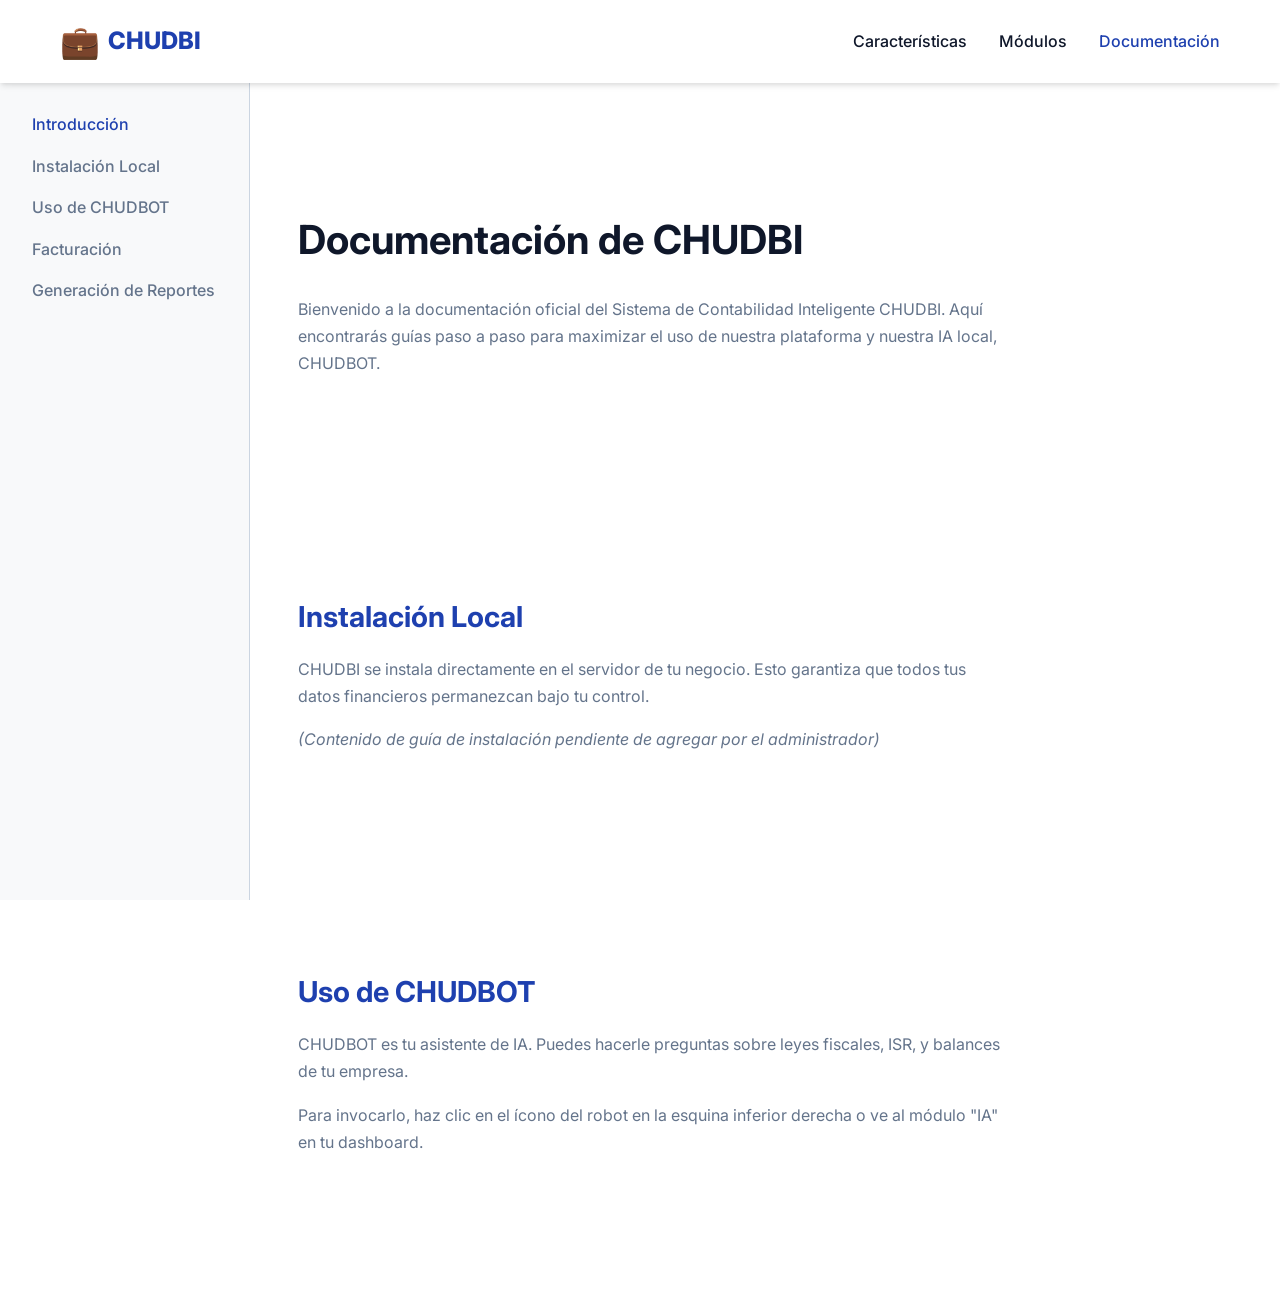
==== documentacion.html @ 9cc46673 "Update icons, documentation, and Google Analytics" ====
<!DOCTYPE html>
<html lang="es">
<head>
    <meta charset="UTF-8">
    <meta name="viewport" content="width=device-width, initial-scale=1.0">
    <title>Documentación - CHUDBI</title>
    <link rel="stylesheet" href="styles.css">
    <link rel="icon" href="data:image/svg+xml,<svg xmlns=%22http://www.w3.org/2000/svg%22 viewBox=%220 0 100 100%22><text y=%22.9em%22 font-size=%2290%22>💼</text></svg>">
    <link rel="preconnect" href="https://fonts.googleapis.com">
    <link rel="preconnect" href="https://fonts.gstatic.com" crossorigin>
    <link href="https://fonts.googleapis.com/css2?family=Inter:wght@300;400;600;700;800&display=swap" rel="stylesheet">
    
    <!-- Google tag (gtag.js) -->
    <script async src="https://www.googletagmanager.com/gtag/js?id=G-S3BDRFKE6S"></script>
    <script>
      window.dataLayer = window.dataLayer || [];
      function gtag(){dataLayer.push(arguments);}
      gtag('js', new Date());

      gtag('config', 'G-S3BDRFKE6S');
    </script>
    <style>
        .docs-container {
            display: flex;
            margin-top: 80px;
            min-height: calc(100vh - 80px);
        }
        .docs-sidebar {
            width: 250px;
            background: #f8f9fa;
            padding: 2rem;
            border-right: 1px solid var(--gray-light);
            position: fixed;
            height: calc(100vh - 80px);
            overflow-y: auto;
        }
        .docs-sidebar ul {
            list-style: none;
        }
        .docs-sidebar li {
            margin-bottom: 1rem;
        }
        .docs-sidebar a {
            text-decoration: none;
            color: var(--gray);
            font-weight: 500;
            transition: color 0.2s;
        }
        .docs-sidebar a:hover, .docs-sidebar a.active {
            color: var(--primary);
        }
        .docs-content {
            margin-left: 250px;
            padding: 3rem;
            flex: 1;
            max-width: 800px;
        }
        .docs-content h1 {
            font-size: 2.5rem;
            margin-bottom: 1.5rem;
            color: var(--dark);
        }
        .docs-content h2 {
            font-size: 1.8rem;
            margin-top: 2.5rem;
            margin-bottom: 1rem;
            color: var(--primary);
        }
        .docs-content p {
            margin-bottom: 1rem;
            color: var(--gray);
            line-height: 1.7;
        }
        
        @media (max-width: 768px) {
            .docs-container {
                flex-direction: column;
            }
            .docs-sidebar {
                width: 100%;
                position: relative;
                height: auto;
                border-right: none;
                border-bottom: 1px solid var(--gray-light);
            }
            .docs-content {
                margin-left: 0;
                padding: 2rem 1.5rem;
            }
        }
    </style>
</head>
<body>
    <!-- Navigation -->
    <nav class="navbar">
        <div class="container">
            <div class="nav-content">
                <div class="logo">
                    <span class="logo-icon">💼</span>
                    <a href="index.html" class="logo-text" style="color: inherit; text-decoration: none;">CHUDBI</a>
                </div>
                <ul class="nav-menu">
                    <li><a href="index.html#caracteristicas">Características</a></li>
                    <li><a href="index.html#modulos">Módulos</a></li>
                    <li><a href="documentacion.html" style="color: var(--primary);">Documentación</a></li>
                </ul>
            </div>
        </div>
    </nav>

    <!-- Docs Layout -->
    <div class="docs-container">
        <aside class="docs-sidebar">
            <ul>
                <li><a href="#intro" class="active">Introducción</a></li>
                <li><a href="#instalacion">Instalación Local</a></li>
                <li><a href="#chudbot">Uso de CHUDBOT</a></li>
                <li><a href="#facturacion">Facturación</a></li>
                <li><a href="#reportes">Generación de Reportes</a></li>
            </ul>
        </aside>
        
        <main class="docs-content">
            <section id="intro">
                <h1>Documentación de CHUDBI</h1>
                <p>Bienvenido a la documentación oficial del Sistema de Contabilidad Inteligente CHUDBI. Aquí encontrarás guías paso a paso para maximizar el uso de nuestra plataforma y nuestra IA local, CHUDBOT.</p>
            </section>

            <section id="instalacion">
                <h2>Instalación Local</h2>
                <p>CHUDBI se instala directamente en el servidor de tu negocio. Esto garantiza que todos tus datos financieros permanezcan bajo tu control.</p>
                <p><em>(Contenido de guía de instalación pendiente de agregar por el administrador)</em></p>
            </section>

            <section id="chudbot">
                <h2>Uso de CHUDBOT</h2>
                <p>CHUDBOT es tu asistente de IA. Puedes hacerle preguntas sobre leyes fiscales, ISR, y balances de tu empresa.</p>
                <p>Para invocarlo, haz clic en el ícono del robot en la esquina inferior derecha o ve al módulo "IA" en tu dashboard.</p>
            </section>
        </main>
    </div>
</body>
</html>
---- styles.css ----
/* Reset y Variables */
* {
    margin: 0;
    padding: 0;
    box-sizing: border-box;
}

:root {
    --primary: #1e40af;
    --primary-dark: #1e3a8a;
    --primary-light: #3b82f6;
    --secondary: #f59e0b;
    --accent: #10b981;
    --dark: #0f172a;
    --dark-light: #1e293b;
    --gray: #64748b;
    --gray-light: #cbd5e1;
    --white: #ffffff;
    --gradient: linear-gradient(135deg, #667eea 0%, #764ba2 100%);
    --gradient-alt: linear-gradient(135deg, #f093fb 0%, #f5576c 100%);
    --shadow: 0 4px 6px -1px rgba(0, 0, 0, 0.1), 0 2px 4px -1px rgba(0, 0, 0, 0.06);
    --shadow-lg: 0 20px 25px -5px rgba(0, 0, 0, 0.1), 0 10px 10px -5px rgba(0, 0, 0, 0.04);
}

body {
    font-family: 'Inter', -apple-system, BlinkMacSystemFont, 'Segoe UI', sans-serif;
    line-height: 1.6;
    color: var(--dark);
    background: var(--white);
    overflow-x: hidden;
}

.container {
    max-width: 1200px;
    margin: 0 auto;
    padding: 0 20px;
}

/* Navigation */
.navbar {
    position: fixed;
    top: 0;
    left: 0;
    right: 0;
    background: rgba(255, 255, 255, 0.95);
    backdrop-filter: blur(10px);
    box-shadow: var(--shadow);
    z-index: 1000;
    transition: all 0.3s ease;
}

.nav-content {
    display: flex;
    justify-content: space-between;
    align-items: center;
    padding: 1rem 0;
}

.logo {
    display: flex;
    align-items: center;
    gap: 0.5rem;
    font-size: 1.5rem;
    font-weight: 800;
    color: var(--primary);
}

.logo-icon {
    font-size: 2rem;
}

.nav-menu {
    display: flex;
    list-style: none;
    gap: 2rem;
    align-items: center;
}

.nav-menu a {
    text-decoration: none;
    color: var(--dark);
    font-weight: 500;
    transition: color 0.3s ease;
}

.nav-menu a:hover {
    color: var(--primary);
}

.mobile-menu-toggle {
    display: none;
    flex-direction: column;
    gap: 4px;
    background: none;
    border: none;
    cursor: pointer;
}

.mobile-menu-toggle span {
    width: 25px;
    height: 3px;
    background: var(--dark);
    border-radius: 3px;
    transition: all 0.3s ease;
}

/* Buttons */
.btn-primary {
    background: var(--primary);
    color: var(--white);
    padding: 0.75rem 1.5rem;
    border-radius: 8px;
    text-decoration: none;
    font-weight: 600;
    transition: all 0.3s ease;
    display: inline-block;
}

.btn-primary:hover {
    background: var(--primary-dark);
    transform: translateY(-2px);
    box-shadow: var(--shadow-lg);
}

.btn-secondary {
    background: var(--white);
    color: var(--dark);
    border: 2px solid var(--gray-light);
    padding: 0.75rem 1.5rem;
    border-radius: 8px;
    text-decoration: none;
    font-weight: 600;
    transition: all 0.3s ease;
    display: inline-flex;
    align-items: center;
    gap: 0.5rem;
}

.btn-secondary:hover {
    border-color: var(--primary);
    color: var(--primary);
    transform: translateY(-2px);
}

/* Hero Section */
.hero {
    padding: 120px 0 80px;
    background: linear-gradient(135deg, #f5f7fa 0%, #c3cfe2 100%);
    position: relative;
    overflow: hidden;
}

.hero::before {
    content: '';
    position: absolute;
    width: 500px;
    height: 500px;
    background: var(--gradient);
    border-radius: 50%;
    opacity: 0.1;
    top: -250px;
    right: -250px;
}

.hero-content {
    max-width: 600px;
}

.hero-title {
    font-size: 3.5rem;
    font-weight: 800;
    line-height: 1.2;
    margin-bottom: 1.5rem;
}

.gradient-text {
    background: var(--gradient);
    -webkit-background-clip: text;
    -webkit-text-fill-color: transparent;
    background-clip: text;
    display: block;
}

.hero-subtitle {
    font-size: 1.25rem;
    color: var(--gray);
    margin-bottom: 2rem;
}

.hero-buttons {
    display: flex;
    gap: 1rem;
    margin-bottom: 3rem;
}

.btn-hero {
    padding: 1rem 2rem;
    font-size: 1.1rem;
}

.hero-stats {
    display: flex;
    gap: 3rem;
}

.stat {
    text-align: center;
}

.stat-number {
    font-size: 2rem;
    font-weight: 800;
    color: var(--primary);
}

.stat-label {
    font-size: 0.9rem;
    color: var(--gray);
}

.hero-image {
    position: absolute;
    right: 5%;
    top: 50%;
    transform: translateY(-50%);
    width: 500px;
}

.dashboard-preview {
    background: var(--white);
    border-radius: 16px;
    box-shadow: var(--shadow-lg);
    overflow: hidden;
}

.preview-header {
    background: var(--dark-light);
    padding: 12px 16px;
    display: flex;
    align-items: center;
    gap: 12px;
}

.preview-dots {
    display: flex;
    gap: 6px;
}

.preview-dots span {
    width: 12px;
    height: 12px;
    border-radius: 50%;
    background: var(--gray);
}

.preview-title {
    color: var(--white);
    font-size: 0.9rem;
    font-weight: 600;
}

.preview-content {
    display: flex;
    height: 350px;
}

.preview-sidebar {
    width: 120px;
    background: #f8f9fa;
    padding: 16px 8px;
    display: flex;
    flex-direction: column;
    gap: 8px;
}

.preview-menu-item {
    padding: 8px;
    background: var(--white);
    border-radius: 6px;
    font-size: 0.75rem;
    text-align: center;
}

.preview-menu-item.active {
    background: var(--primary);
    color: var(--white);
}

.preview-main {
    flex: 1;
    padding: 20px;
    display: grid;
    gap: 16px;
    grid-template-columns: repeat(2, 1fr);
}

.preview-card {
    background: linear-gradient(135deg, #e2e8f0 0%, #cbd5e1 100%);
    border-radius: 8px;
}

/* Sections */
section {
    padding: 80px 0;
}

.section-title {
    font-size: 2.5rem;
    font-weight: 800;
    text-align: center;
    margin-bottom: 1rem;
}

.section-subtitle {
    font-size: 1.25rem;
    color: var(--gray);
    text-align: center;
    margin-bottom: 4rem;
}

/* Features */
.features {
    background: var(--white);
}

.features-grid {
    display: grid;
    grid-template-columns: repeat(auto-fit, minmax(300px, 1fr));
    gap: 2rem;
}

.feature-card {
    padding: 2rem;
    background: var(--white);
    border-radius: 16px;
    box-shadow: var(--shadow);
    transition: all 0.3s ease;
}

.feature-card:hover {
    transform: translateY(-8px);
    box-shadow: var(--shadow-lg);
}

.feature-icon {
    font-size: 3rem;
    margin-bottom: 1rem;
}

.feature-card h3 {
    font-size: 1.5rem;
    margin-bottom: 1rem;
    color: var(--dark);
}

.feature-card p {
    color: var(--gray);
    line-height: 1.8;
}

/* Modules */
.modules {
    background: #f8f9fa;
}

/* Testimonials */
.testimonials {
    background: var(--white);
}

.testimonials-grid {
    display: grid;
    grid-template-columns: repeat(auto-fit, minmax(300px, 1fr));
    gap: 2rem;
}

.testimonial-card {
    padding: 2rem;
    background: #f8f9fa;
    border-radius: 16px;
    box-shadow: var(--shadow);
    transition: transform 0.3s ease;
}

.testimonial-card:hover {
    transform: translateY(-5px);
}

.testimonial-text {
    font-style: italic;
    color: var(--gray);
    margin-bottom: 1.5rem;
    font-size: 1.05rem;
    line-height: 1.7;
}

.testimonial-author {
    display: flex;
    align-items: center;
    gap: 1rem;
}

.author-avatar {
    width: 50px;
    height: 50px;
    border-radius: 50%;
    background: var(--primary-light);
    display: flex;
    align-items: center;
    justify-content: center;
    color: white;
    font-weight: 800;
    font-size: 1.2rem;
}

.author-info h4 {
    color: var(--dark);
    font-size: 1rem;
    margin-bottom: 0.2rem;
}

.author-info p {
    color: var(--gray);
    font-size: 0.85rem;
}

.modules-grid {
    display: grid;
    grid-template-columns: repeat(auto-fit, minmax(280px, 1fr));
    gap: 2rem;
}

.module-category {
    background: var(--white);
    padding: 2rem;
    border-radius: 16px;
    box-shadow: var(--shadow);
}

.module-category h3 {
    font-size: 1.25rem;
    margin-bottom: 1rem;
    color: var(--dark);
}

.module-category ul {
    list-style: none;
}

.module-category li {
    padding: 0.75rem 0;
    border-bottom: 1px solid var(--gray-light);
    color: var(--gray);
}

.module-category li:last-child {
    border-bottom: none;
}

.module-category li::before {
    content: '✓ ';
    color: var(--accent);
    font-weight: 800;
    margin-right: 0.5rem;
}

/* IA Section */
.ia-section {
    background: var(--dark);
    color: var(--white);
}

.ia-content {
    display: grid;
    grid-template-columns: 1fr 1fr;
    gap: 4rem;
    align-items: center;
}

.ia-section .section-title {
    color: var(--white);
    text-align: left;
}

.ia-description {
    font-size: 1.1rem;
    margin-bottom: 2rem;
    color: var(--gray-light);
}

.ia-features {
    list-style: none;
    margin-bottom: 2rem;
}

.ia-features li {
    padding: 1rem 0;
    display: flex;
    gap: 1rem;
    align-items: flex-start;
}

.check-icon {
    background: var(--accent);
    color: var(--white);
    width: 24px;
    height: 24px;
    border-radius: 50%;
    display: flex;
    align-items: center;
    justify-content: center;
    font-weight: 800;
    flex-shrink: 0;
}

/* Chat Window */
.chat-window {
    background: var(--white);
    border-radius: 16px;
    overflow: hidden;
    box-shadow: var(--shadow-lg);
}

.chat-header {
    background: var(--primary);
    color: var(--white);
    padding: 1rem;
    display: flex;
    align-items: center;
    gap: 0.75rem;
}

.chat-icon {
    font-size: 1.5rem;
}

.chat-title {
    font-weight: 700;
    flex: 1;
}

.chat-status {
    font-size: 0.85rem;
    color: var(--accent);
}

.chat-messages {
    padding: 1.5rem;
    height: 400px;
    overflow-y: auto;
    background: #f8f9fa;
    display: flex;
    flex-direction: column;
    gap: 1rem;
}

.chat-message {
    padding: 1rem;
    border-radius: 12px;
    max-width: 80%;
    line-height: 1.6;
    color: var(--dark);
}

.chat-message.user {
    background: var(--primary-light);
    color: var(--white);
    align-self: flex-end;
}

.chat-message.bot {
    background: var(--white);
    box-shadow: var(--shadow);
}

.chat-input {
    padding: 1rem;
    background: var(--white);
    display: flex;
    gap: 0.75rem;
    border-top: 1px solid var(--gray-light);
}

.chat-input input {
    flex: 1;
    padding: 0.75rem;
    border: 1px solid var(--gray-light);
    border-radius: 8px;
    font-family: inherit;
}

.chat-input button {
    padding: 0.75rem 1.5rem;
    background: var(--primary);
    color: var(--white);
    border: none;
    border-radius: 8px;
    cursor: not-allowed;
    opacity: 0.6;
}

/* Tech Stack */
.tech-stack {
    background: #f8f9fa;
}

.tech-grid {
    display: grid;
    grid-template-columns: repeat(auto-fit, minmax(150px, 1fr));
    gap: 2rem;
}

.tech-item {
    text-align: center;
    padding: 2rem;
    background: var(--white);
    border-radius: 16px;
    box-shadow: var(--shadow);
    transition: all 0.3s ease;
}

.tech-item:hover {
    transform: translateY(-8px);
}

.tech-logo {
    font-size: 3rem;
    margin-bottom: 1rem;
}

.tech-name {
    font-weight: 600;
    color: var(--dark);
}

/* CTA Section */
.cta-section {
    background: var(--gradient);
    color: var(--white);
    text-align: center;
}

.cta-title {
    font-size: 2.5rem;
    font-weight: 800;
    margin-bottom: 1rem;
}

.cta-subtitle {
    font-size: 1.25rem;
    margin-bottom: 2rem;
    opacity: 0.9;
}

.cta-buttons {
    display: flex;
    gap: 1rem;
    justify-content: center;
    margin-bottom: 1.5rem;
}

.btn-cta {
    padding: 1rem 2.5rem;
    font-size: 1.1rem;
    box-shadow: var(--shadow-lg);
}

.btn-cta.btn-secondary {
    background: rgba(255, 255, 255, 0.2);
    color: var(--white);
    border-color: var(--white);
}

.btn-cta.btn-secondary:hover {
    background: var(--white);
    color: var(--primary);
}

.cta-note {
    opacity: 0.8;
    font-size: 0.95rem;
}

/* Footer */
.footer {
    background: var(--dark);
    color: var(--gray-light);
    padding: 60px 0 30px;
}

.footer-content {
    display: grid;
    grid-template-columns: repeat(auto-fit, minmax(200px, 1fr));
    gap: 3rem;
    margin-bottom: 3rem;
}

.footer-logo {
    display: flex;
    align-items: center;
    gap: 0.5rem;
    font-size: 1.5rem;
    font-weight: 800;
    color: var(--white);
    margin-bottom: 1rem;
}

.footer-description {
    line-height: 1.8;
}

.footer-section h4 {
    color: var(--white);
    margin-bottom: 1rem;
    font-weight: 600;
}

.footer-links {
    list-style: none;
}

.footer-links li {
    margin-bottom: 0.75rem;
}

.footer-links a {
    color: var(--gray-light);
    text-decoration: none;
    transition: color 0.3s ease;
}

.footer-links a:hover {
    color: var(--white);
}

.footer-form {
    grid-column: span 2;
}

.contact-form {
    display: grid;
    gap: 1rem;
}

.contact-form label {
    display: block;
    font-size: 0.9rem;
    color: var(--gray-light);
    margin-bottom: 0.35rem;
}

.contact-form input,
.contact-form textarea {
    width: 100%;
    padding: 0.75rem 0.9rem;
    border-radius: 10px;
    border: 1px solid var(--dark-light);
    background: #0b1220;
    color: var(--white);
    font-family: inherit;
    transition: border-color 0.2s ease, box-shadow 0.2s ease;
}

.contact-form input::placeholder,
.contact-form textarea::placeholder {
    color: rgba(203, 213, 225, 0.7);
}

.contact-form input:focus,
.contact-form textarea:focus {
    outline: none;
    border-color: var(--primary-light);
    box-shadow: 0 0 0 2px rgba(59, 130, 246, 0.2);
}

.contact-form .btn-primary {
    width: 100%;
    border: none;
    cursor: pointer;
}

.form-status {
    font-size: 0.95rem;
    color: var(--gray-light);
    min-height: 1.2rem;
}

.form-status.success {
    color: var(--accent);
}

.form-status.error {
    color: #fca5a5;
}

.footer-bottom {
    border-top: 1px solid var(--dark-light);
    padding-top: 2rem;
    text-align: center;
    display: flex;
    justify-content: space-between;
    align-items: center;
}

/* Responsive */
@media (max-width: 1024px) {
    .hero-image {
        display: none;
    }
    
    .hero-content {
        max-width: 100%;
    }
    
    .ia-content {
        grid-template-columns: 1fr;
    }
}

@media (max-width: 768px) {
    .nav-menu {
        display: none;
    }
    
    .mobile-menu-toggle {
        display: flex;
    }
    
    .hero-title {
        font-size: 2.5rem;
    }
    
    .hero-buttons {
        flex-direction: column;
    }
    
    .hero-stats {
        flex-wrap: wrap;
        gap: 1.5rem;
    }
    
    .section-title {
        font-size: 2rem;
    }
    
    .cta-buttons {
        flex-direction: column;
        align-items: stretch;
    }
    
    .footer-bottom {
        flex-direction: column;
        gap: 1rem;
    }

    .footer-form {
        grid-column: span 1;
    }
}

@media (max-width: 480px) {
    .hero-title {
        font-size: 2rem;
    }
    
    .hero-subtitle {
        font-size: 1rem;
    }
    
    .features-grid,
    .modules-grid,
    .tech-grid {
        grid-template-columns: 1fr;
    }
}
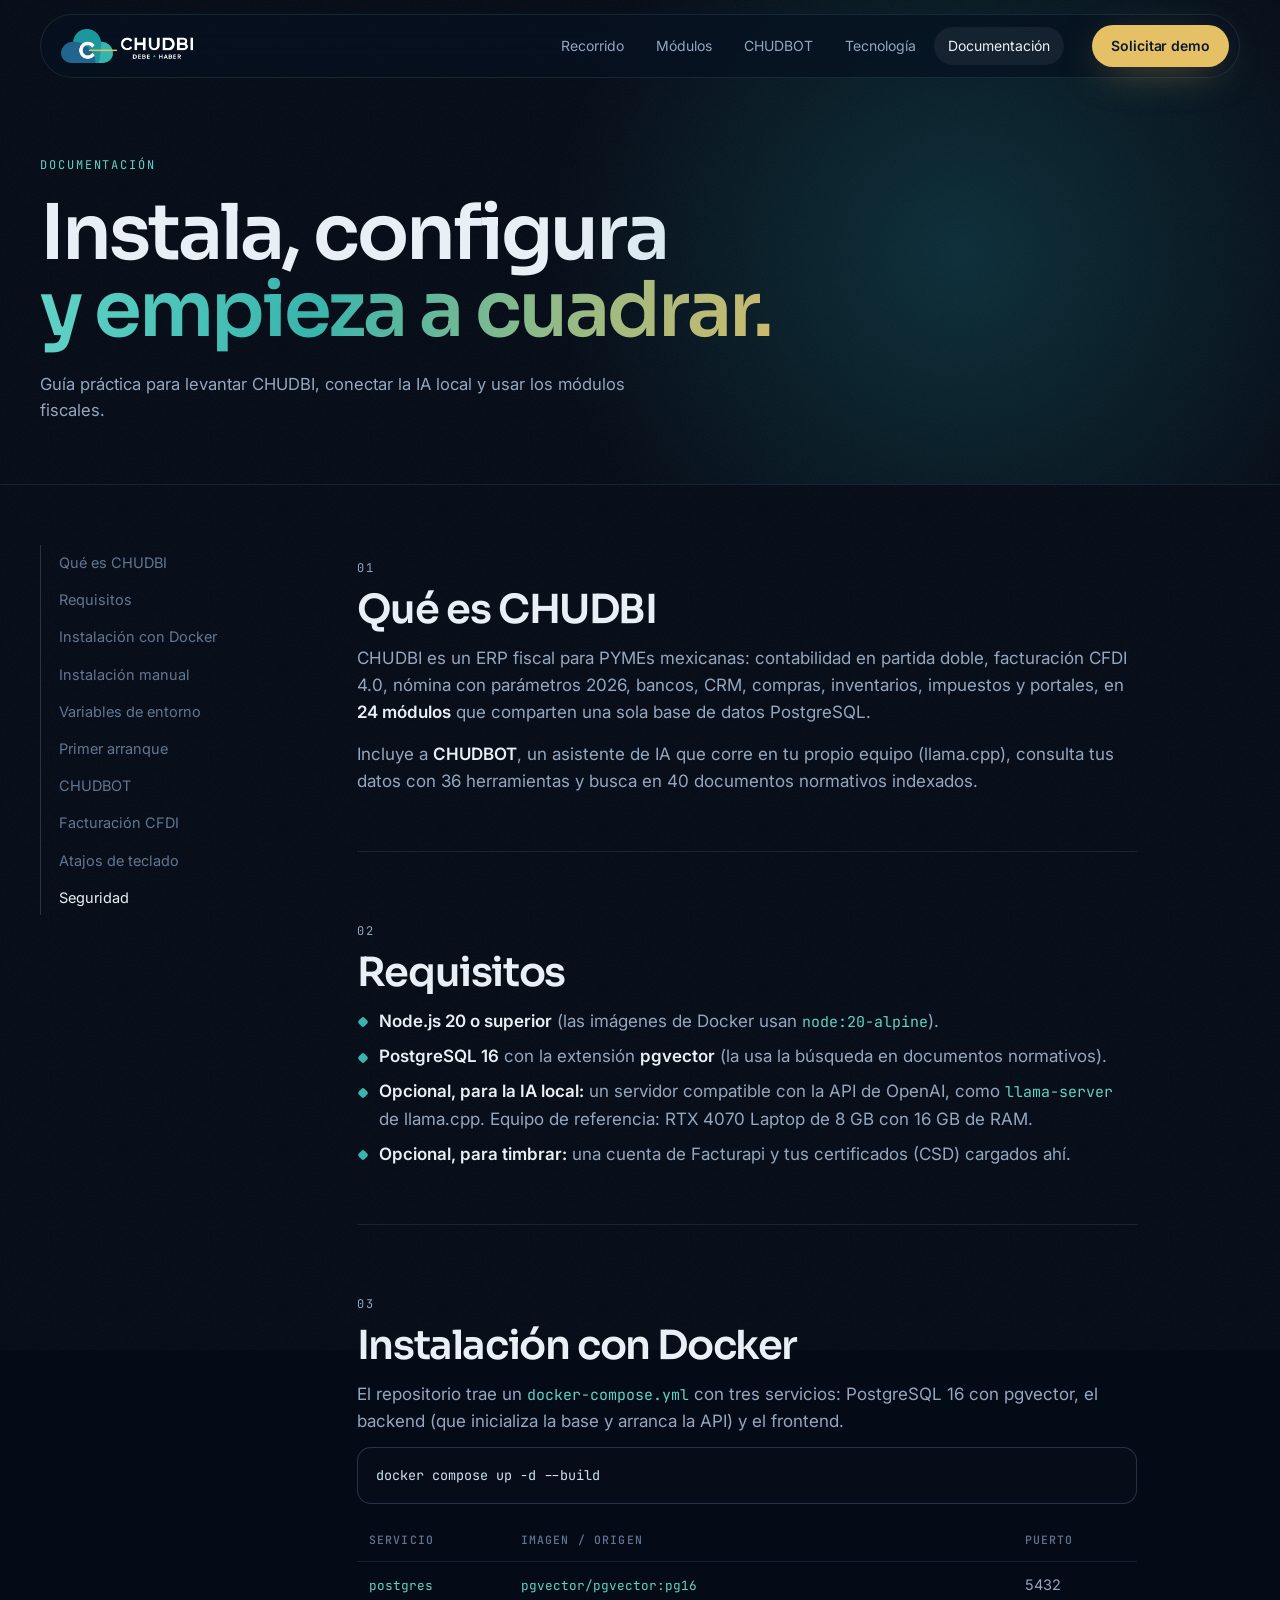
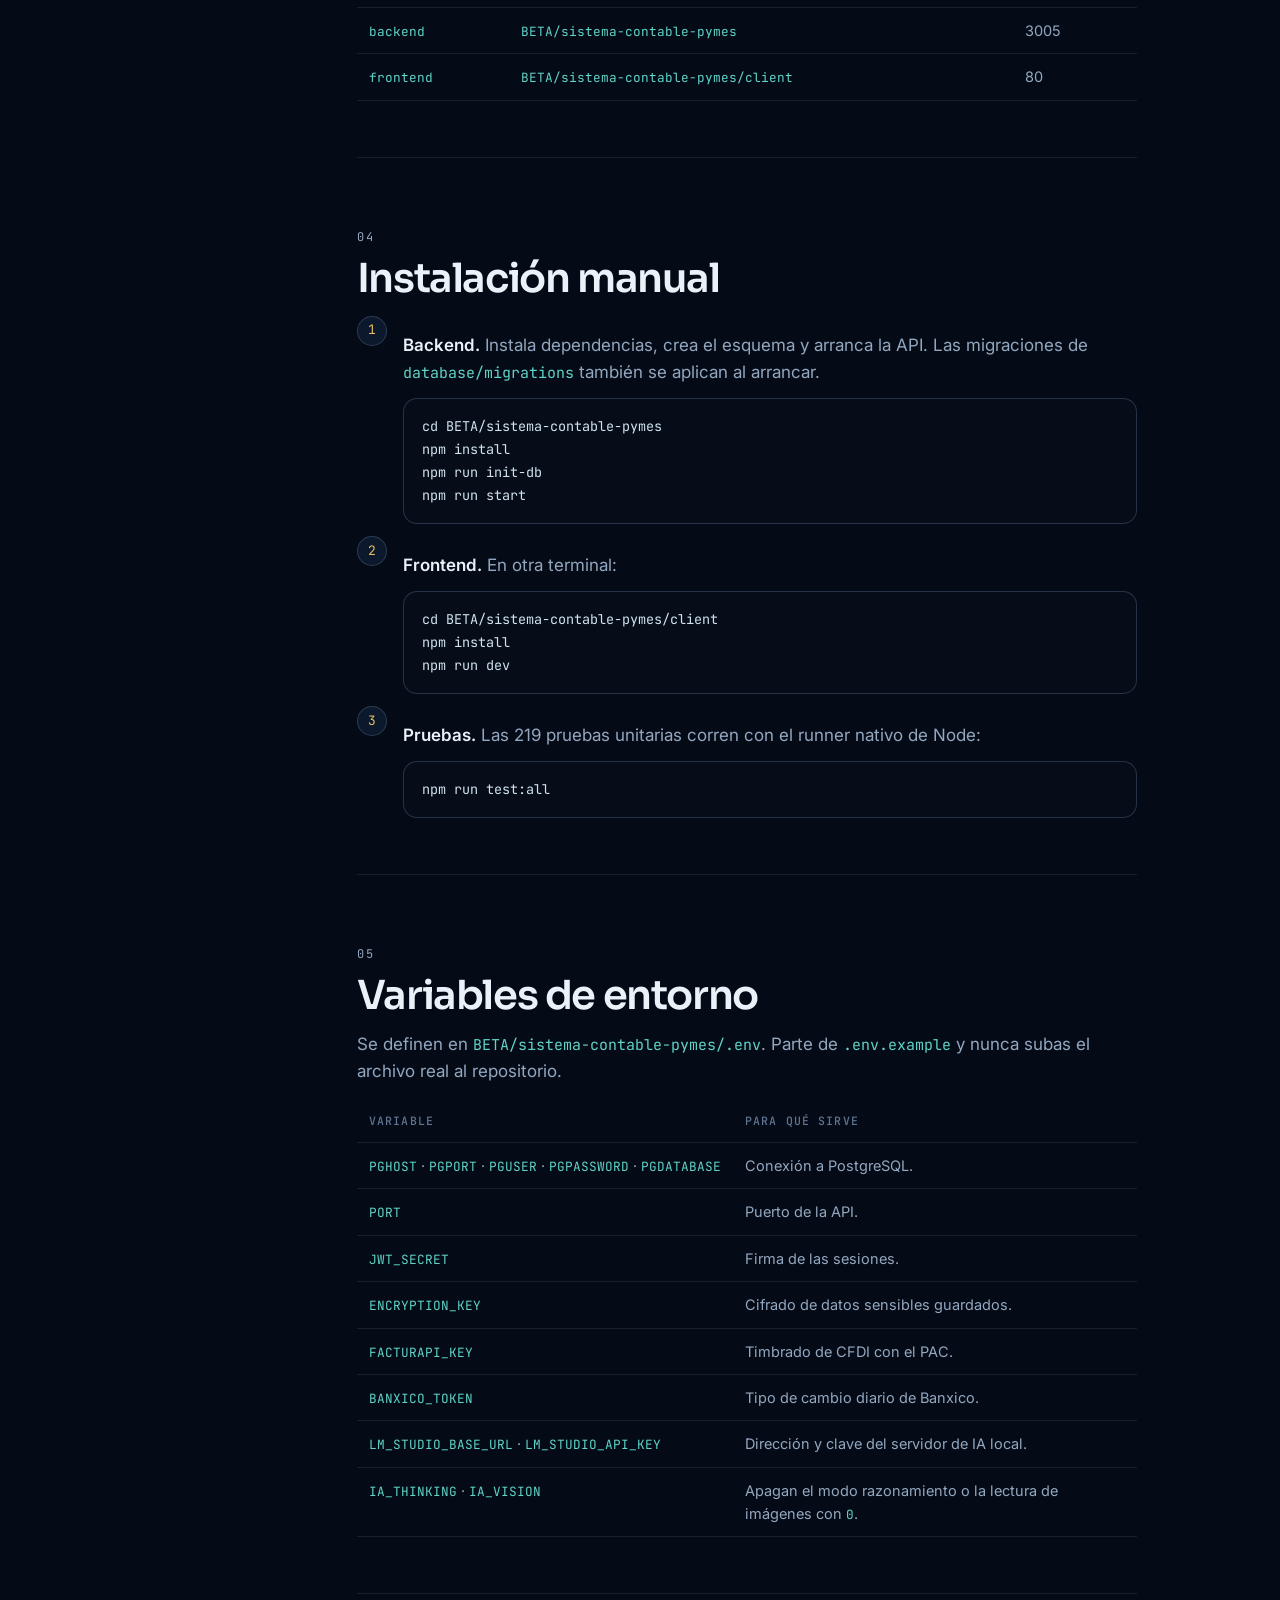
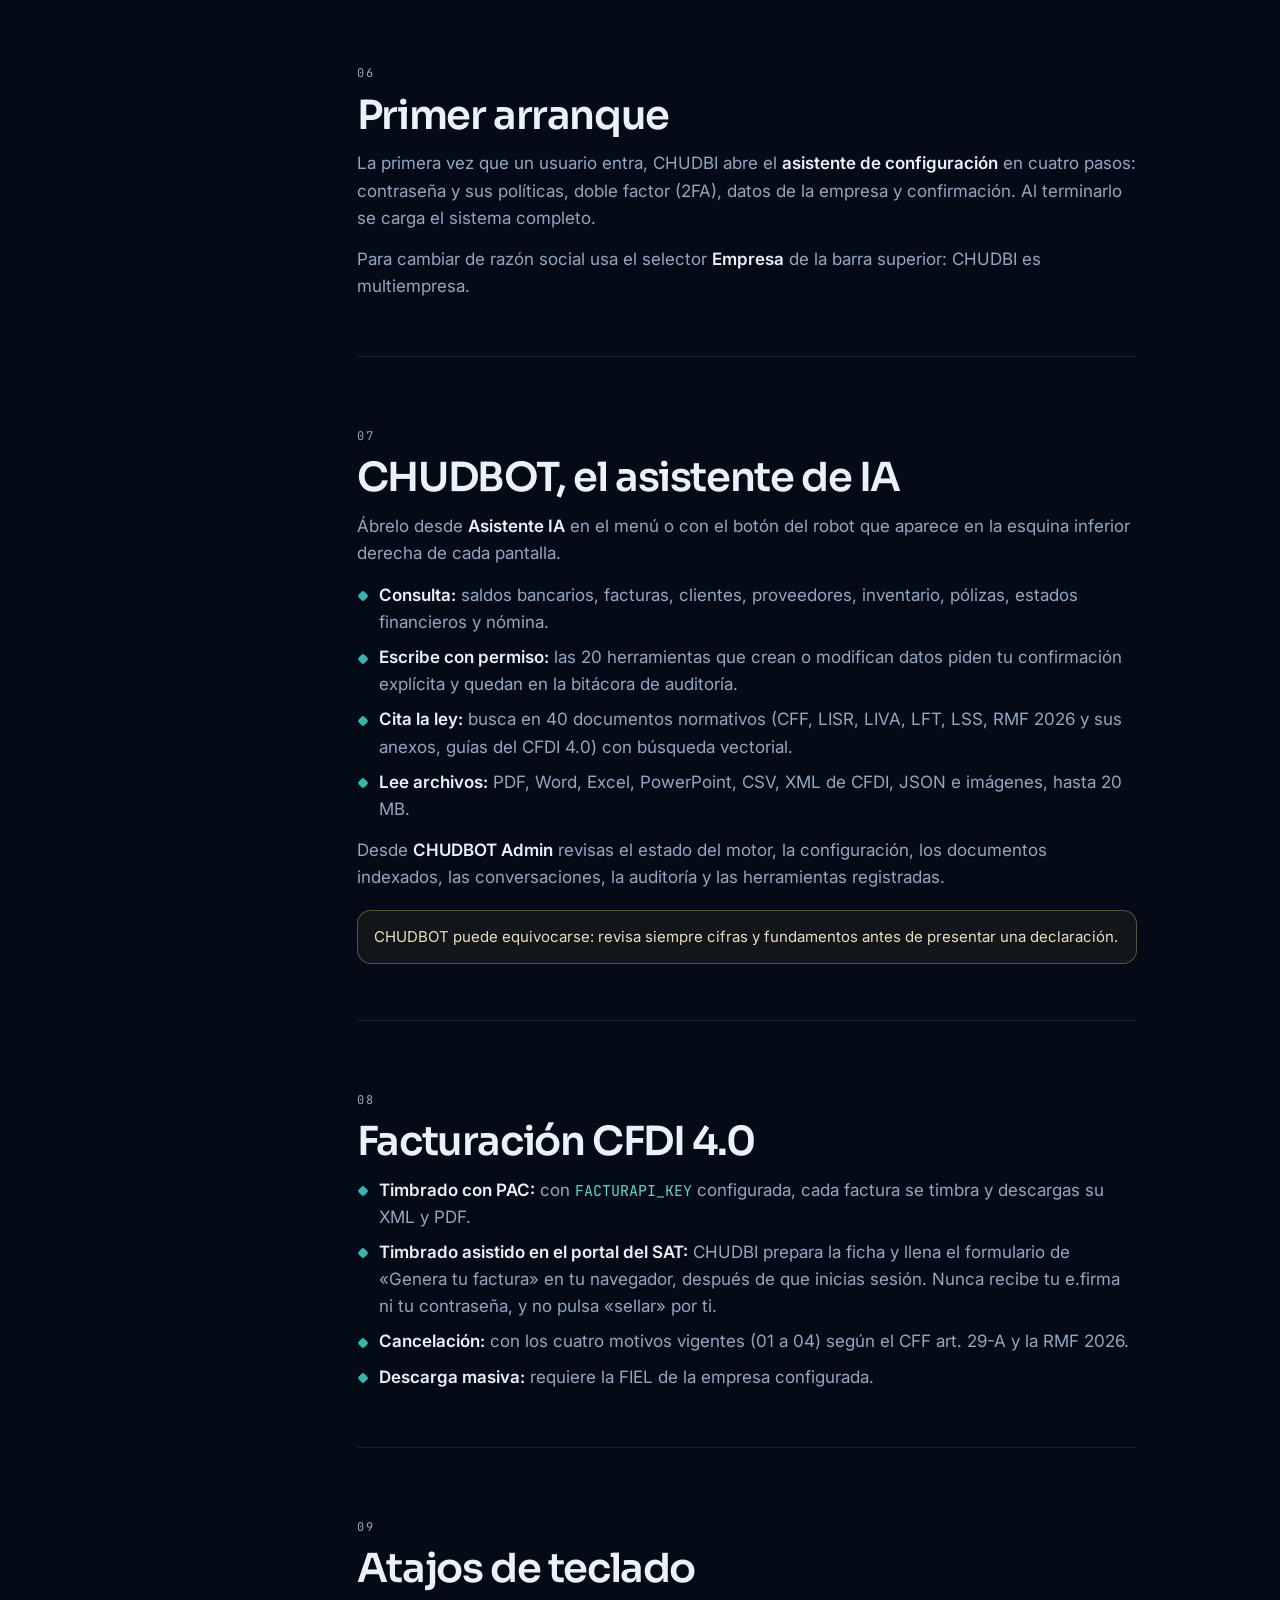
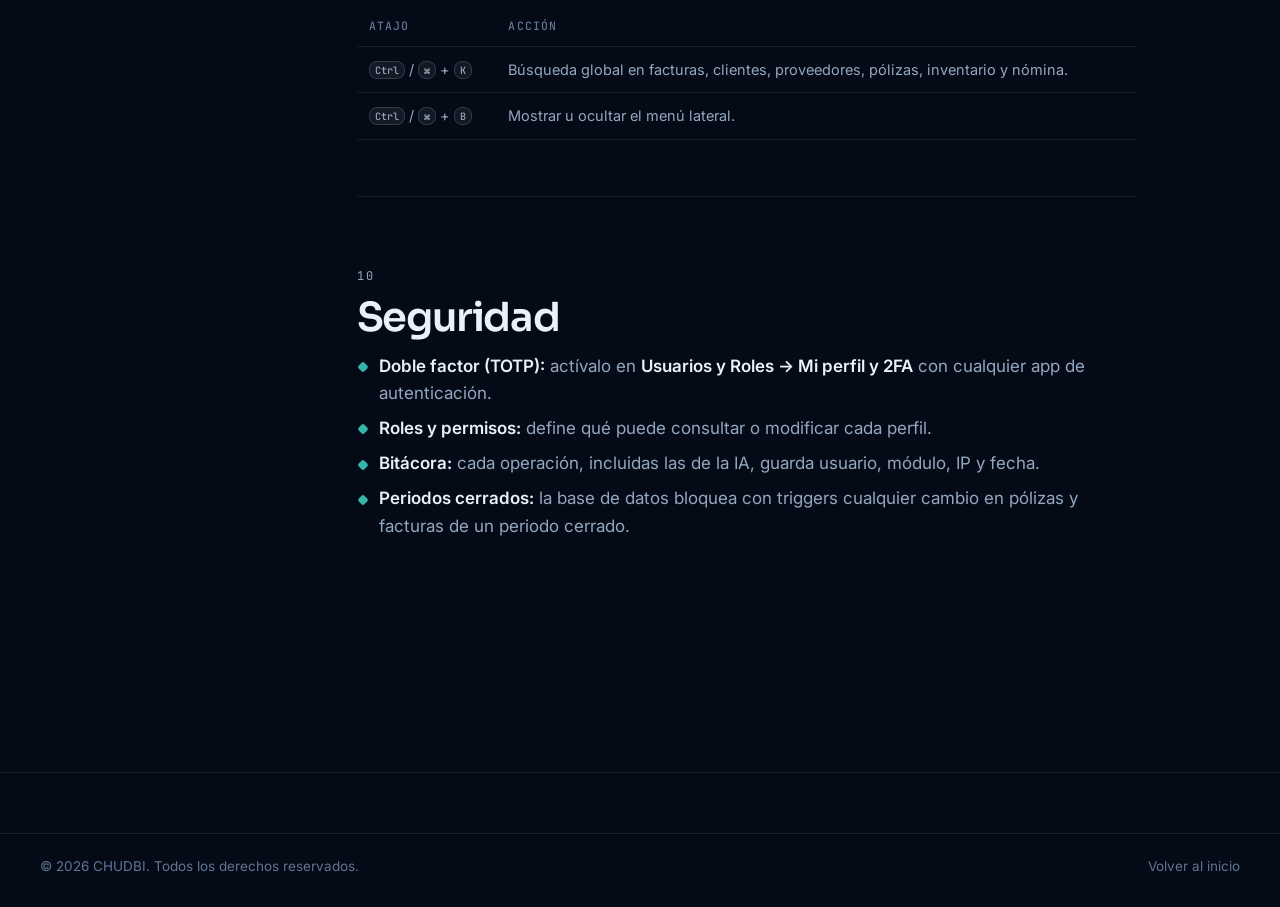
==== commit 6f897adc: "Landing nueva: identidad de CHUDBI, motion design y datos reales - Intro con el isotipo armado por c" ====
--- a/documentacion.html
+++ b/documentacion.html
@@ -1,143 +1,282 @@
 <!DOCTYPE html>
-<html lang="es">
+<html lang="es-MX">
 <head>
-    <meta charset="UTF-8">
-    <meta name="viewport" content="width=device-width, initial-scale=1.0">
-    <title>Documentación - CHUDBI</title>
-    <link rel="stylesheet" href="styles.css">
-    <link rel="icon" href="data:image/svg+xml,<svg xmlns=%22http://www.w3.org/2000/svg%22 viewBox=%220 0 100 100%22><text y=%22.9em%22 font-size=%2290%22>💼</text></svg>">
-    <link rel="preconnect" href="https://fonts.googleapis.com">
-    <link rel="preconnect" href="https://fonts.gstatic.com" crossorigin>
-    <link href="https://fonts.googleapis.com/css2?family=Inter:wght@300;400;600;700;800&display=swap" rel="stylesheet">
-    
-    <!-- Google tag (gtag.js) -->
-    <script async src="https://www.googletagmanager.com/gtag/js?id=G-S3BDRFKE6S"></script>
-    <script>
-      window.dataLayer = window.dataLayer || [];
-      function gtag(){dataLayer.push(arguments);}
-      gtag('js', new Date());
-
-      gtag('config', 'G-S3BDRFKE6S');
-    </script>
-    <style>
-        .docs-container {
-            display: flex;
-            margin-top: 80px;
-            min-height: calc(100vh - 80px);
-        }
-        .docs-sidebar {
-            width: 250px;
-            background: #f8f9fa;
-            padding: 2rem;
-            border-right: 1px solid var(--gray-light);
-            position: fixed;
-            height: calc(100vh - 80px);
-            overflow-y: auto;
-        }
-        .docs-sidebar ul {
-            list-style: none;
-        }
-        .docs-sidebar li {
-            margin-bottom: 1rem;
-        }
-        .docs-sidebar a {
-            text-decoration: none;
-            color: var(--gray);
-            font-weight: 500;
-            transition: color 0.2s;
-        }
-        .docs-sidebar a:hover, .docs-sidebar a.active {
-            color: var(--primary);
-        }
-        .docs-content {
-            margin-left: 250px;
-            padding: 3rem;
-            flex: 1;
-            max-width: 800px;
-        }
-        .docs-content h1 {
-            font-size: 2.5rem;
-            margin-bottom: 1.5rem;
-            color: var(--dark);
-        }
-        .docs-content h2 {
-            font-size: 1.8rem;
-            margin-top: 2.5rem;
-            margin-bottom: 1rem;
-            color: var(--primary);
-        }
-        .docs-content p {
-            margin-bottom: 1rem;
-            color: var(--gray);
-            line-height: 1.7;
-        }
-        
-        @media (max-width: 768px) {
-            .docs-container {
-                flex-direction: column;
-            }
-            .docs-sidebar {
-                width: 100%;
-                position: relative;
-                height: auto;
-                border-right: none;
-                border-bottom: 1px solid var(--gray-light);
-            }
-            .docs-content {
-                margin-left: 0;
-                padding: 2rem 1.5rem;
-            }
-        }
-    </style>
+  <meta charset="UTF-8">
+  <meta name="viewport" content="width=device-width, initial-scale=1.0">
+  <title>Documentación · CHUDBI</title>
+  <meta name="description" content="Guía de instalación y uso de CHUDBI: requisitos, Docker, variables de entorno, primer arranque, CHUDBOT, facturación CFDI 4.0 y seguridad.">
+  <meta name="theme-color" content="#050B16">
+  <meta name="color-scheme" content="dark">
+  <link rel="icon" type="image/png" href="assets/brand/favicon-64.png">
+  <link rel="apple-touch-icon" href="assets/brand/apple-touch-icon.png">
+  <link rel="preconnect" href="https://fonts.googleapis.com">
+  <link rel="preconnect" href="https://fonts.gstatic.com" crossorigin>
+  <link href="https://fonts.googleapis.com/css2?family=Inter:wght@400;500;600&family=JetBrains+Mono:wght@400;500&family=Sora:wght@400;500;600;700&display=swap" rel="stylesheet">
+  <link rel="stylesheet" href="assets/css/main.css">
+  <style>
+    html { scroll-behavior: smooth; }
+    @media (prefers-reduced-motion: reduce) { html { scroll-behavior: auto; } }
+    .docs-hero { position: relative; padding: 150px 0 60px; overflow: hidden; border-bottom: 1px solid var(--line); }
+    .docs-hero::before { content: ''; position: absolute; inset: -40% -10% auto auto; width: 70vw; height: 70vw; border-radius: 50%; background: radial-gradient(circle, rgba(29, 151, 158, .25), transparent 65%); pointer-events: none; }
+    .docs-hero h1 { font-family: var(--f-display); font-weight: 600; letter-spacing: -.04em; line-height: 1; font-size: clamp(2.6rem, 6vw, 5rem); margin-top: 18px; }
+    .docs { display: grid; grid-template-columns: 240px minmax(0, 1fr); gap: clamp(32px, 6vw, 90px); padding-block: 60px 120px; }
+    .docs-toc { position: sticky; top: 110px; align-self: start; display: grid; gap: 2px; border-left: 1px solid var(--line-2); padding-left: 18px; }
+    .docs-toc a { color: var(--faint); font-size: 14.5px; padding: 6px 0; transition: color .2s; }
+    .docs-toc a:hover, .docs-toc a.is-current { color: var(--text); }
+    .docs-body { max-width: 780px; }
+    .docs-body section { scroll-margin-top: 110px; padding-bottom: 56px; margin-bottom: 56px; border-bottom: 1px solid var(--line); }
+    .docs-body section:last-child { border-bottom: 0; }
+    .docs-body h2 { font-size: clamp(1.8rem, 3.2vw, 2.5rem); margin-top: 10px; }
+    .docs-body h3 { font-size: 1.2rem; margin-top: 30px; }
+    .docs-body p, .docs-body li { color: var(--muted); }
+    .docs-body p { margin-top: 14px; }
+    .docs-body strong { color: var(--text); font-weight: 600; }
+    .docs-body ul.list { margin-top: 14px; display: grid; gap: 8px; }
+    .docs-body ul.list li { position: relative; padding-left: 22px; }
+    .docs-body ul.list li::before { content: ''; position: absolute; left: 2px; top: .62em; width: 8px; height: 8px; border-radius: 2px; transform: rotate(45deg); background: var(--mint); }
+    .docs-body ol.steps { margin-top: 18px; display: grid; gap: 14px; counter-reset: paso; }
+    .docs-body ol.steps > li { counter-increment: paso; position: relative; padding-left: 46px; }
+    .docs-body ol.steps > li::before { content: counter(paso); position: absolute; left: 0; top: -2px; width: 30px; height: 30px; border-radius: 50%; display: grid; place-content: center; font-family: var(--f-mono); font-size: 13px; background: var(--bg-3); border: 1px solid var(--line-2); color: var(--gold); }
+    pre { margin: 12px 0 0; padding: 16px 18px; border-radius: 14px; border: 1px solid var(--line-2); background: #060D19; overflow-x: auto; font-family: var(--f-mono); font-size: 13.5px; line-height: 1.7; color: #CFE2EE; }
+    pre code { color: inherit; font-size: inherit; }
+    table { width: 100%; border-collapse: collapse; margin-top: 16px; font-size: 14.5px; }
+    th, td { text-align: left; padding: 11px 12px; border-bottom: 1px solid var(--line); vertical-align: top; }
+    th { font-family: var(--f-mono); font-size: 11.5px; font-weight: 500; letter-spacing: .1em; text-transform: uppercase; color: var(--faint); }
+    td { color: var(--muted); }
+    td:first-child { white-space: nowrap; }
+    td code { white-space: nowrap; }
+    .table-wrap { overflow-x: auto; }
+    .note { margin-top: 18px; padding: 14px 16px; border-radius: 14px; border: 1px solid rgba(230, 192, 100, .35); background: rgba(230, 192, 100, .06); color: #E9DDBE; font-size: 15px; }
+    .docs-body p.note { margin-top: 18px; color: #E9DDBE; }
+    @media (max-width: 900px) {
+      .docs { grid-template-columns: minmax(0, 1fr); }
+      .docs-toc { position: static; border-left: 0; padding-left: 0; grid-template-columns: repeat(2, minmax(0, 1fr)); gap: 4px 16px; }
+    }
+  </style>
+  <!-- Google tag (gtag.js) -->
+  <script async src="https://www.googletagmanager.com/gtag/js?id=G-S3BDRFKE6S"></script>
+  <script>
+    window.dataLayer = window.dataLayer || [];
+    function gtag(){dataLayer.push(arguments);}
+    gtag('js', new Date());
+    gtag('config', 'G-S3BDRFKE6S');
+  </script>
 </head>
 <body>
-    <!-- Navigation -->
-    <nav class="navbar">
-        <div class="container">
-            <div class="nav-content">
-                <div class="logo">
-                    <span class="logo-icon">💼</span>
-                    <a href="index.html" class="logo-text" style="color: inherit; text-decoration: none;">CHUDBI</a>
-                </div>
-                <ul class="nav-menu">
-                    <li><a href="index.html#caracteristicas">Características</a></li>
-                    <li><a href="index.html#modulos">Módulos</a></li>
-                    <li><a href="documentacion.html" style="color: var(--primary);">Documentación</a></li>
-                </ul>
-            </div>
-        </div>
-    </nav>
-
-    <!-- Docs Layout -->
-    <div class="docs-container">
-        <aside class="docs-sidebar">
-            <ul>
-                <li><a href="#intro" class="active">Introducción</a></li>
-                <li><a href="#instalacion">Instalación Local</a></li>
-                <li><a href="#chudbot">Uso de CHUDBOT</a></li>
-                <li><a href="#facturacion">Facturación</a></li>
-                <li><a href="#reportes">Generación de Reportes</a></li>
-            </ul>
-        </aside>
-        
-        <main class="docs-content">
-            <section id="intro">
-                <h1>Documentación de CHUDBI</h1>
-                <p>Bienvenido a la documentación oficial del Sistema de Contabilidad Inteligente CHUDBI. Aquí encontrarás guías paso a paso para maximizar el uso de nuestra plataforma y nuestra IA local, CHUDBOT.</p>
-            </section>
-
-            <section id="instalacion">
-                <h2>Instalación Local</h2>
-                <p>CHUDBI se instala directamente en el servidor de tu negocio. Esto garantiza que todos tus datos financieros permanezcan bajo tu control.</p>
-                <p><em>(Contenido de guía de instalación pendiente de agregar por el administrador)</em></p>
-            </section>
-
-            <section id="chudbot">
-                <h2>Uso de CHUDBOT</h2>
-                <p>CHUDBOT es tu asistente de IA. Puedes hacerle preguntas sobre leyes fiscales, ISR, y balances de tu empresa.</p>
-                <p>Para invocarlo, haz clic en el ícono del robot en la esquina inferior derecha o ve al módulo "IA" en tu dashboard.</p>
-            </section>
-        </main>
-    </div>
+  <a class="skip" href="#contenido">Saltar al contenido</a>
+  <header class="nav is-solid" data-nav>
+    <div class="nav-inner">
+      <a href="index.html" class="nav-logo" aria-label="CHUDBI, volver al inicio">
+        <img src="assets/brand/logo-h-white.png" alt="CHUDBI · Debe Haber" width="900" height="231">
+      </a>
+      <nav class="nav-links" aria-label="Secciones">
+        <a href="index.html#recorrido">Recorrido</a>
+        <a href="index.html#modulos">Módulos</a>
+        <a href="index.html#chudbot">CHUDBOT</a>
+        <a href="index.html#tecnologia">Tecnología</a>
+        <a href="documentacion.html" class="is-current" aria-current="page">Documentación</a>
+      </nav>
+      <a href="index.html#contacto" class="btn btn-gold btn-sm"><span>Solicitar demo</span></a>
+      <button class="nav-burger" aria-label="Abrir menú" aria-expanded="false" aria-controls="menu-movil"><span></span><span></span></button>
+    </div>
+    <div class="nav-mobile" id="menu-movil" hidden>
+      <a href="index.html#recorrido">Recorrido</a>
+      <a href="index.html#modulos">Módulos</a>
+      <a href="index.html#chudbot">CHUDBOT</a>
+      <a href="index.html#tecnologia">Tecnología</a>
+      <a href="index.html#contacto" class="btn btn-gold"><span>Solicitar demo</span></a>
+    </div>
+  </header>
+
+  <main id="contenido">
+    <div class="docs-hero">
+      <div class="wrap">
+        <p class="eyebrow">Documentación</p>
+        <h1>Instala, configura<br><span class="grad">y empieza a cuadrar.</span></h1>
+        <p class="lead">Guía práctica para levantar CHUDBI, conectar la IA local y usar los módulos fiscales.</p>
+      </div>
+    </div>
+
+    <div class="wrap docs">
+      <nav class="docs-toc" aria-label="Contenido de la guía">
+        <a href="#que-es">Qué es CHUDBI</a>
+        <a href="#requisitos">Requisitos</a>
+        <a href="#docker">Instalación con Docker</a>
+        <a href="#manual">Instalación manual</a>
+        <a href="#entorno">Variables de entorno</a>
+        <a href="#primer-arranque">Primer arranque</a>
+        <a href="#chudbot">CHUDBOT</a>
+        <a href="#facturacion">Facturación CFDI</a>
+        <a href="#atajos">Atajos de teclado</a>
+        <a href="#seguridad">Seguridad</a>
+      </nav>
+
+      <div class="docs-body">
+        <section id="que-es">
+          <p class="eyebrow">01</p>
+          <h2>Qué es CHUDBI</h2>
+          <p>CHUDBI es un ERP fiscal para PYMEs mexicanas: contabilidad en partida doble, facturación CFDI 4.0, nómina con parámetros 2026, bancos, CRM, compras, inventarios, impuestos y portales, en <strong>24 módulos</strong> que comparten una sola base de datos PostgreSQL.</p>
+          <p>Incluye a <strong>CHUDBOT</strong>, un asistente de IA que corre en tu propio equipo (llama.cpp), consulta tus datos con 36 herramientas y busca en 40 documentos normativos indexados.</p>
+        </section>
+
+        <section id="requisitos">
+          <p class="eyebrow">02</p>
+          <h2>Requisitos</h2>
+          <ul class="list">
+            <li><strong>Node.js 20 o superior</strong> (las imágenes de Docker usan <code>node:20-alpine</code>).</li>
+            <li><strong>PostgreSQL 16</strong> con la extensión <strong>pgvector</strong> (la usa la búsqueda en documentos normativos).</li>
+            <li><strong>Opcional, para la IA local:</strong> un servidor compatible con la API de OpenAI, como <code>llama-server</code> de llama.cpp. Equipo de referencia: RTX 4070 Laptop de 8 GB con 16 GB de RAM.</li>
+            <li><strong>Opcional, para timbrar:</strong> una cuenta de Facturapi y tus certificados (CSD) cargados ahí.</li>
+          </ul>
+        </section>
+
+        <section id="docker">
+          <p class="eyebrow">03</p>
+          <h2>Instalación con Docker</h2>
+          <p>El repositorio trae un <code>docker-compose.yml</code> con tres servicios: PostgreSQL 16 con pgvector, el backend (que inicializa la base y arranca la API) y el frontend.</p>
+<pre><code>docker compose up -d --build</code></pre>
+          <div class="table-wrap">
+            <table>
+              <thead><tr><th>Servicio</th><th>Imagen / origen</th><th>Puerto</th></tr></thead>
+              <tbody>
+                <tr><td><code>postgres</code></td><td><code>pgvector/pgvector:pg16</code></td><td>5432</td></tr>
+                <tr><td><code>backend</code></td><td><code>BETA/sistema-contable-pymes</code></td><td>3005</td></tr>
+                <tr><td><code>frontend</code></td><td><code>BETA/sistema-contable-pymes/client</code></td><td>80</td></tr>
+              </tbody>
+            </table>
+          </div>
+        </section>
+
+        <section id="manual">
+          <p class="eyebrow">04</p>
+          <h2>Instalación manual</h2>
+          <ol class="steps">
+            <li>
+              <p><strong>Backend.</strong> Instala dependencias, crea el esquema y arranca la API. Las migraciones de <code>database/migrations</code> también se aplican al arrancar.</p>
+<pre><code>cd BETA/sistema-contable-pymes
+npm install
+npm run init-db
+npm run start</code></pre>
+            </li>
+            <li>
+              <p><strong>Frontend.</strong> En otra terminal:</p>
+<pre><code>cd BETA/sistema-contable-pymes/client
+npm install
+npm run dev</code></pre>
+            </li>
+            <li>
+              <p><strong>Pruebas.</strong> Las 219 pruebas unitarias corren con el runner nativo de Node:</p>
+<pre><code>npm run test:all</code></pre>
+            </li>
+          </ol>
+        </section>
+
+        <section id="entorno">
+          <p class="eyebrow">05</p>
+          <h2>Variables de entorno</h2>
+          <p>Se definen en <code>BETA/sistema-contable-pymes/.env</code>. Parte de <code>.env.example</code> y nunca subas el archivo real al repositorio.</p>
+          <div class="table-wrap">
+            <table>
+              <thead><tr><th>Variable</th><th>Para qué sirve</th></tr></thead>
+              <tbody>
+                <tr><td><code>PGHOST</code> · <code>PGPORT</code> · <code>PGUSER</code> · <code>PGPASSWORD</code> · <code>PGDATABASE</code></td><td>Conexión a PostgreSQL.</td></tr>
+                <tr><td><code>PORT</code></td><td>Puerto de la API.</td></tr>
+                <tr><td><code>JWT_SECRET</code></td><td>Firma de las sesiones.</td></tr>
+                <tr><td><code>ENCRYPTION_KEY</code></td><td>Cifrado de datos sensibles guardados.</td></tr>
+                <tr><td><code>FACTURAPI_KEY</code></td><td>Timbrado de CFDI con el PAC.</td></tr>
+                <tr><td><code>BANXICO_TOKEN</code></td><td>Tipo de cambio diario de Banxico.</td></tr>
+                <tr><td><code>LM_STUDIO_BASE_URL</code> · <code>LM_STUDIO_API_KEY</code></td><td>Dirección y clave del servidor de IA local.</td></tr>
+                <tr><td><code>IA_THINKING</code> · <code>IA_VISION</code></td><td>Apagan el modo razonamiento o la lectura de imágenes con <code>0</code>.</td></tr>
+              </tbody>
+            </table>
+          </div>
+        </section>
+
+        <section id="primer-arranque">
+          <p class="eyebrow">06</p>
+          <h2>Primer arranque</h2>
+          <p>La primera vez que un usuario entra, CHUDBI abre el <strong>asistente de configuración</strong> en cuatro pasos: contraseña y sus políticas, doble factor (2FA), datos de la empresa y confirmación. Al terminarlo se carga el sistema completo.</p>
+          <p>Para cambiar de razón social usa el selector <strong>Empresa</strong> de la barra superior: CHUDBI es multiempresa.</p>
+        </section>
+
+        <section id="chudbot">
+          <p class="eyebrow">07</p>
+          <h2>CHUDBOT, el asistente de IA</h2>
+          <p>Ábrelo desde <strong>Asistente IA</strong> en el menú o con el botón del robot que aparece en la esquina inferior derecha de cada pantalla.</p>
+          <ul class="list">
+            <li><strong>Consulta:</strong> saldos bancarios, facturas, clientes, proveedores, inventario, pólizas, estados financieros y nómina.</li>
+            <li><strong>Escribe con permiso:</strong> las 20 herramientas que crean o modifican datos piden tu confirmación explícita y quedan en la bitácora de auditoría.</li>
+            <li><strong>Cita la ley:</strong> busca en 40 documentos normativos (CFF, LISR, LIVA, LFT, LSS, RMF 2026 y sus anexos, guías del CFDI 4.0) con búsqueda vectorial.</li>
+            <li><strong>Lee archivos:</strong> PDF, Word, Excel, PowerPoint, CSV, XML de CFDI, JSON e imágenes, hasta 20 MB.</li>
+          </ul>
+          <p>Desde <strong>CHUDBOT Admin</strong> revisas el estado del motor, la configuración, los documentos indexados, las conversaciones, la auditoría y las herramientas registradas.</p>
+          <p class="note">CHUDBOT puede equivocarse: revisa siempre cifras y fundamentos antes de presentar una declaración.</p>
+        </section>
+
+        <section id="facturacion">
+          <p class="eyebrow">08</p>
+          <h2>Facturación CFDI 4.0</h2>
+          <ul class="list">
+            <li><strong>Timbrado con PAC:</strong> con <code>FACTURAPI_KEY</code> configurada, cada factura se timbra y descargas su XML y PDF.</li>
+            <li><strong>Timbrado asistido en el portal del SAT:</strong> CHUDBI prepara la ficha y llena el formulario de «Genera tu factura» en tu navegador, después de que inicias sesión. Nunca recibe tu e.firma ni tu contraseña, y no pulsa «sellar» por ti.</li>
+            <li><strong>Cancelación:</strong> con los cuatro motivos vigentes (01 a 04) según el CFF art. 29-A y la RMF 2026.</li>
+            <li><strong>Descarga masiva:</strong> requiere la FIEL de la empresa configurada.</li>
+          </ul>
+        </section>
+
+        <section id="atajos">
+          <p class="eyebrow">09</p>
+          <h2>Atajos de teclado</h2>
+          <div class="table-wrap">
+            <table>
+              <thead><tr><th>Atajo</th><th>Acción</th></tr></thead>
+              <tbody>
+                <tr><td><kbd>Ctrl</kbd> / <kbd>⌘</kbd> + <kbd>K</kbd></td><td>Búsqueda global en facturas, clientes, proveedores, pólizas, inventario y nómina.</td></tr>
+                <tr><td><kbd>Ctrl</kbd> / <kbd>⌘</kbd> + <kbd>B</kbd></td><td>Mostrar u ocultar el menú lateral.</td></tr>
+              </tbody>
+            </table>
+          </div>
+        </section>
+
+        <section id="seguridad">
+          <p class="eyebrow">10</p>
+          <h2>Seguridad</h2>
+          <ul class="list">
+            <li><strong>Doble factor (TOTP):</strong> actívalo en <strong>Usuarios y Roles → Mi perfil y 2FA</strong> con cualquier app de autenticación.</li>
+            <li><strong>Roles y permisos:</strong> define qué puede consultar o modificar cada perfil.</li>
+            <li><strong>Bitácora:</strong> cada operación, incluidas las de la IA, guarda usuario, módulo, IP y fecha.</li>
+            <li><strong>Periodos cerrados:</strong> la base de datos bloquea con triggers cualquier cambio en pólizas y facturas de un periodo cerrado.</li>
+          </ul>
+        </section>
+      </div>
+    </div>
+  </main>
+
+  <footer class="footer">
+    <div class="wrap footer-bottom">
+      <p>© 2026 CHUDBI. Todos los derechos reservados.</p>
+      <p><a href="index.html">Volver al inicio</a></p>
+    </div>
+  </footer>
+
+  <script>
+    (() => {
+      const burger = document.querySelector('.nav-burger');
+      const menu = document.getElementById('menu-movil');
+      burger.addEventListener('click', () => {
+        const open = burger.getAttribute('aria-expanded') !== 'true';
+        burger.setAttribute('aria-expanded', String(open));
+        burger.setAttribute('aria-label', open ? 'Cerrar menú' : 'Abrir menú');
+        menu.hidden = !open;
+      });
+      const links = Array.from(document.querySelectorAll('.docs-toc a'));
+      const obs = new IntersectionObserver((entries) => {
+        entries.forEach((e) => {
+          if (e.isIntersecting) links.forEach((a) => a.classList.toggle('is-current', a.getAttribute('href') === '#' + e.target.id));
+        });
+      }, { rootMargin: '-30% 0px -60% 0px' });
+      document.querySelectorAll('.docs-body section').forEach((s) => obs.observe(s));
+    })();
+  </script>
 </body>
-</html>+</html>
--- a/assets/css/main.css
+++ b/assets/css/main.css
@@ -0,0 +1,632 @@
+/* =====================================================================
+   CHUDBI · Landing
+   Paleta tomada del isotipo: navy #18365E · azul #21658F · teal #1D979E
+   menta #36B5AC · oro #E6C064
+   ===================================================================== */
+
+:root {
+  --bg: #050B16;
+  --bg-2: #08111F;
+  --bg-3: #0C182B;
+  --surface: rgba(255, 255, 255, .035);
+  --surface-2: rgba(255, 255, 255, .06);
+  --line: rgba(150, 185, 225, .12);
+  --line-2: rgba(150, 185, 225, .22);
+  --text: #EAF1F8;
+  --muted: #93A7C0;
+  --faint: #5F7593;
+
+  --navy: #18365E;
+  --blue: #21658F;
+  --teal: #1D979E;
+  --mint: #36B5AC;
+  --mint-l: #5FD4C8;
+  --gold: #E6C064;
+  --gold-l: #F1D592;
+
+  --grad: linear-gradient(100deg, var(--mint-l) 0%, var(--mint) 38%, var(--gold) 100%);
+  --grad-cool: linear-gradient(135deg, var(--blue), var(--teal) 55%, var(--mint));
+
+  --f-display: 'Sora', 'Inter', system-ui, sans-serif;
+  --f-body: 'Inter', system-ui, -apple-system, 'Segoe UI', sans-serif;
+  --f-mono: 'JetBrains Mono', ui-monospace, 'Cascadia Code', monospace;
+
+  --gutter: clamp(16px, 4vw, 40px);
+  --max: 1280px;
+  --radius: 20px;
+  --ease: cubic-bezier(.22, 1, .36, 1);
+}
+
+*, *::before, *::after { box-sizing: border-box; }
+html { -webkit-text-size-adjust: 100%; scroll-behavior: auto; }
+body {
+  margin: 0;
+  background: var(--bg);
+  color: var(--text);
+  font-family: var(--f-body);
+  font-size: 17px;
+  line-height: 1.6;
+  -webkit-font-smoothing: antialiased;
+  text-rendering: optimizeLegibility;
+  overflow-x: clip;
+}
+img, svg { display: block; max-width: 100%; }
+a { color: inherit; text-decoration: none; }
+button, input, textarea { font: inherit; color: inherit; }
+h1, h2, h3, p, ul, ol, figure { margin: 0; }
+ul, ol { padding: 0; list-style: none; }
+code { font-family: var(--f-mono); font-size: .88em; color: var(--mint-l); }
+kbd {
+  font-family: var(--f-mono); font-size: .7em; font-weight: 500; padding: .15em .5em; border-radius: 8px;
+  border: 1px solid var(--line-2); background: var(--surface-2); vertical-align: .15em;
+}
+::selection { background: rgba(54, 181, 172, .35); color: #fff; }
+:focus-visible { outline: 2px solid var(--gold); outline-offset: 3px; border-radius: 6px; }
+
+/* Grano fílmico sutil sobre todo */
+body::after {
+  content: ''; position: fixed; inset: -50%; z-index: 90; pointer-events: none; opacity: .05;
+  background-image: url("data:image/svg+xml,%3Csvg xmlns='http://www.w3.org/2000/svg' width='160' height='160'%3E%3Cfilter id='n'%3E%3CfeTurbulence type='fractalNoise' baseFrequency='.85' numOctaves='3' stitchTiles='stitch'/%3E%3C/filter%3E%3Crect width='100%25' height='100%25' filter='url(%23n)'/%3E%3C/svg%3E");
+}
+
+.wrap { width: 100%; max-width: var(--max); margin-inline: auto; padding-inline: var(--gutter); }
+.skip { position: absolute; left: -9999px; top: 8px; z-index: 200; background: var(--gold); color: var(--navy); padding: 8px 14px; border-radius: 10px; font-weight: 600; }
+.skip:focus { left: 8px; }
+
+/* ---------- Tipografía ---------- */
+.eyebrow {
+  font-family: var(--f-mono); font-size: 12px; letter-spacing: .16em; text-transform: uppercase;
+  color: var(--mint-l); display: inline-flex; align-items: center; gap: 10px;
+}
+h2 {
+  font-family: var(--f-display); font-weight: 600; letter-spacing: -.035em; line-height: 1.02;
+  font-size: clamp(2.2rem, 5vw, 4.4rem); margin-top: 18px;
+}
+h3 { font-family: var(--f-display); font-weight: 600; letter-spacing: -.02em; line-height: 1.15; }
+.muted { color: var(--faint); }
+.grad { background: var(--grad); -webkit-background-clip: text; background-clip: text; color: transparent; }
+.lead { color: var(--muted); font-size: clamp(1.02rem, 1.3vw, 1.2rem); max-width: 640px; margin-top: 22px; }
+.fine { color: var(--faint); font-size: 13px; line-height: 1.55; margin-top: 18px; }
+.section-head { margin-bottom: clamp(40px, 6vw, 72px); }
+
+/* ---------- Botones ---------- */
+.btn {
+  position: relative; display: inline-flex; align-items: center; justify-content: center; gap: 10px;
+  height: 52px; padding: 0 26px; border-radius: 999px; font-weight: 600; font-size: 15px; letter-spacing: -.005em;
+  border: 1px solid transparent; cursor: pointer; overflow: hidden; isolation: isolate;
+  transition: transform .5s var(--ease), box-shadow .5s var(--ease), background-color .3s, border-color .3s;
+  will-change: transform;
+}
+.btn > span, .btn > .arrow { position: relative; z-index: 1; }
+.btn .arrow { font-style: normal; transition: transform .4s var(--ease); }
+.btn:hover .arrow { transform: translateX(4px); }
+.btn-gold { background: var(--gold); color: #0B1A2E; box-shadow: 0 10px 40px -12px rgba(230, 192, 100, .55); }
+.btn-gold::before {
+  content: ''; position: absolute; inset: 0; z-index: 0;
+  background: linear-gradient(110deg, transparent 20%, rgba(255, 255, 255, .55) 45%, transparent 70%);
+  transform: translateX(-120%); transition: transform .9s var(--ease);
+}
+.btn-gold:hover::before { transform: translateX(120%); }
+.btn-gold:hover { box-shadow: 0 16px 50px -12px rgba(230, 192, 100, .75); }
+.btn-ghost { background: rgba(255, 255, 255, .04); border-color: var(--line-2); color: var(--text); backdrop-filter: blur(8px); }
+.btn-ghost:hover { background: rgba(255, 255, 255, .08); border-color: rgba(95, 212, 200, .5); }
+.btn-sm { height: 42px; padding: 0 18px; font-size: 14px; }
+.btn-block { width: 100%; }
+
+/* =====================================================================
+   Loader: el isotipo se arma por capas
+   ===================================================================== */
+.loader { display: none; }
+.js .loader {
+  position: fixed; inset: 0; z-index: 150; display: grid; place-content: center; justify-items: center; gap: 28px;
+  background: radial-gradient(60% 60% at 50% 45%, #0B1A30 0%, var(--bg) 70%);
+  animation: loaderSafety .6s 4.5s forwards;
+}
+@keyframes loaderSafety { to { opacity: 0; visibility: hidden; } }
+.loader-mark { position: relative; width: min(300px, 62vw); aspect-ratio: 640 / 388; }
+.lm { position: absolute; inset: 0; width: 100%; height: 100%; }
+.loader-word {
+  font-family: var(--f-display); font-weight: 600; letter-spacing: .38em; font-size: clamp(13px, 2.4vw, 18px);
+  color: #fff; display: flex; gap: .05em; padding-left: .38em;
+}
+.loader-word span { display: inline-block; }
+.loader-word .tri { color: var(--mint); margin: 0 .55em; font-size: .8em; transform: translateY(.1em); }
+
+/* =====================================================================
+   Navegación
+   ===================================================================== */
+.nav {
+  position: fixed; inset: 0 0 auto 0; z-index: 100; padding: 14px var(--gutter);
+  transition: transform .6s var(--ease);
+}
+.nav.is-hidden { transform: translateY(-110%); }
+.nav-inner {
+  max-width: var(--max); margin: 0 auto; display: flex; align-items: center; gap: 28px;
+  padding: 10px 10px 10px 20px; border-radius: 999px; border: 1px solid transparent;
+  transition: background-color .5s, border-color .5s, backdrop-filter .5s;
+}
+.nav.is-solid .nav-inner {
+  background: rgba(8, 17, 31, .72); border-color: var(--line); backdrop-filter: blur(18px) saturate(140%);
+  -webkit-backdrop-filter: blur(18px) saturate(140%);
+}
+.nav-logo img { height: 34px; width: auto; }
+.nav-links { display: flex; gap: 4px; margin-left: auto; }
+.nav-links a {
+  font-size: 14px; color: var(--muted); padding: 8px 14px; border-radius: 999px; transition: color .25s, background-color .25s;
+}
+.nav-links a:hover, .nav-links a.is-current { color: var(--text); background: rgba(255, 255, 255, .06); }
+.nav-burger { display: none; }
+.nav-mobile { display: none; }
+
+@media (max-width: 900px) {
+  .nav-links, .nav-inner > .btn { display: none; }
+  .nav-inner { padding-left: 16px; }
+  .nav-burger {
+    display: grid; place-content: center; gap: 6px; margin-left: auto; width: 44px; height: 44px; border-radius: 50%;
+    background: rgba(255, 255, 255, .06); border: 1px solid var(--line); cursor: pointer;
+  }
+  .nav-burger span { display: block; width: 18px; height: 1.5px; background: var(--text); transition: transform .4s var(--ease); }
+  .nav-burger[aria-expanded="true"] span:first-child { transform: translateY(3.75px) rotate(45deg); }
+  .nav-burger[aria-expanded="true"] span:last-child { transform: translateY(-3.75px) rotate(-45deg); }
+  .nav-mobile:not([hidden]) {
+    display: flex; flex-direction: column; gap: 4px; margin-top: 10px; padding: 14px; border-radius: 24px;
+    background: rgba(8, 17, 31, .94); border: 1px solid var(--line); backdrop-filter: blur(18px);
+  }
+  .nav-mobile a:not(.btn) { padding: 12px 14px; border-radius: 14px; font-size: 17px; }
+  .nav-mobile a:not(.btn):hover { background: rgba(255, 255, 255, .05); }
+  .nav-mobile .btn { margin-top: 8px; }
+  .nav-logo img { height: 30px; }
+}
+
+/* =====================================================================
+   Hero
+   ===================================================================== */
+.hero { position: relative; padding: clamp(118px, 15vh, 160px) 0 0; overflow: hidden; isolation: isolate; }
+.hero-bg { position: absolute; inset: 0; z-index: -1; pointer-events: none; }
+.aurora { position: absolute; border-radius: 50%; filter: blur(90px); opacity: .55; }
+.a1 { width: 60vw; height: 60vw; left: -18vw; top: -22vw; background: radial-gradient(circle, rgba(33, 101, 143, .75), transparent 65%); animation: drift1 22s ease-in-out infinite alternate; }
+.a2 { width: 50vw; height: 50vw; right: -14vw; top: 4vw; background: radial-gradient(circle, rgba(29, 151, 158, .6), transparent 65%); animation: drift2 26s ease-in-out infinite alternate; }
+.a3 { width: 34vw; height: 34vw; left: 38vw; top: 30vw; background: radial-gradient(circle, rgba(230, 192, 100, .22), transparent 65%); animation: drift1 30s ease-in-out infinite alternate-reverse; }
+@keyframes drift1 { to { transform: translate3d(8vw, 6vw, 0) scale(1.12); } }
+@keyframes drift2 { to { transform: translate3d(-6vw, 8vw, 0) scale(.9); } }
+.grid-lines {
+  position: absolute; inset: 0;
+  background-image: linear-gradient(var(--line) 1px, transparent 1px), linear-gradient(90deg, var(--line) 1px, transparent 1px);
+  background-size: 72px 72px;
+  mask-image: radial-gradient(70% 55% at 50% 30%, #000 0%, transparent 75%);
+  -webkit-mask-image: radial-gradient(70% 55% at 50% 30%, #000 0%, transparent 75%);
+  opacity: .5;
+}
+.spot {
+  position: absolute; inset: 0;
+  background: radial-gradient(520px circle at var(--mx, 50%) var(--my, 30%), rgba(95, 212, 200, .10), transparent 60%);
+}
+.hero-copy { text-align: center; display: flex; flex-direction: column; align-items: center; }
+.hero-eyebrow {
+  padding: 8px 16px 8px 12px; border-radius: 999px; border: 1px solid var(--line-2); background: rgba(255, 255, 255, .03);
+  color: var(--muted); letter-spacing: .12em; font-size: 11px;
+}
+.hero-eyebrow .dot { width: 7px; height: 7px; border-radius: 50%; background: var(--mint); box-shadow: 0 0 0 4px rgba(54, 181, 172, .2); animation: pulse 2.4s infinite; }
+@keyframes pulse { 50% { box-shadow: 0 0 0 8px rgba(54, 181, 172, 0); } }
+.hero-title {
+  font-family: var(--f-display); font-weight: 600; letter-spacing: -.045em; line-height: .98;
+  font-size: clamp(2.7rem, 7.4vw, 6.4rem); margin-top: 24px;
+}
+.hero-title .line { display: block; }
+.hero-title .grad { padding-bottom: .08em; }
+.w { display: inline-block; overflow: hidden; vertical-align: top; padding-bottom: .12em; margin-bottom: -.12em; }
+.w > span { display: inline-block; }
+.hero-sub { max-width: 720px; color: var(--muted); font-size: clamp(1.02rem, 1.3vw, 1.18rem); margin-top: 24px; }
+.hero-sub strong { color: var(--text); font-weight: 600; }
+.hero-ctas { display: flex; flex-wrap: wrap; gap: 12px; justify-content: center; margin-top: 32px; }
+.hero-facts { display: flex; flex-wrap: wrap; justify-content: center; gap: 8px 28px; margin-top: 30px; color: var(--muted); font-size: 14px; }
+.hero-facts li { display: flex; align-items: baseline; gap: 6px; }
+.hero-facts li + li::before { content: ''; width: 4px; height: 4px; border-radius: 50%; background: var(--faint); margin-right: 22px; align-self: center; }
+.hero-facts b { color: var(--text); font-family: var(--f-display); font-weight: 600; }
+
+.hero-stage { position: relative; max-width: 1240px; margin: clamp(44px, 6vw, 72px) auto 0; padding: 0 var(--gutter); perspective: 1800px; }
+.hero-frame {
+  position: relative; border-radius: 18px; overflow: hidden; transform-origin: 50% 0%;
+  border: 1px solid var(--line-2); background: var(--bg-2);
+  box-shadow: 0 0 0 1px rgba(255, 255, 255, .03), 0 60px 140px -30px rgba(0, 0, 0, .9), 0 0 120px -20px rgba(29, 151, 158, .35);
+  transform: rotateX(16deg) scale(.94);
+}
+.chrome {
+  display: flex; align-items: center; gap: 7px; height: 36px; padding: 0 14px;
+  background: linear-gradient(180deg, #111F35, #0C1729); border-bottom: 1px solid var(--line);
+}
+.chrome i { width: 10px; height: 10px; border-radius: 50%; background: #2A3A52; }
+.chrome i:nth-child(1) { background: #E5675F; } .chrome i:nth-child(2) { background: #E6C064; } .chrome i:nth-child(3) { background: #36B5AC; }
+.chrome span { margin: 0 auto; font-family: var(--f-mono); font-size: 11px; color: var(--faint); padding-right: 44px; }
+.hero-frame > img { width: 100%; height: auto; }
+.frame-glare { position: absolute; inset: 0; pointer-events: none; background: linear-gradient(115deg, rgba(255, 255, 255, .09) 0%, transparent 32%); }
+.hero-stage::after {
+  content: ''; position: absolute; left: 0; right: 0; bottom: -2px; height: 45%; pointer-events: none;
+  background: linear-gradient(180deg, transparent, var(--bg) 92%);
+}
+.float { position: absolute; z-index: 2; width: clamp(64px, 9vw, 130px); height: auto; filter: drop-shadow(0 24px 40px rgba(0, 0, 0, .55)); pointer-events: none; }
+.f-bot { left: -1%; top: 6%; width: clamp(84px, 12vw, 170px); }
+.f-chart { right: 0; top: -6%; }
+.f-money { left: 6%; top: 52%; width: clamp(56px, 7vw, 104px); }
+.f-doc { right: 4%; top: 46%; width: clamp(52px, 6.5vw, 96px); }
+.f-lock { left: 24%; top: -9%; width: clamp(44px, 5vw, 76px); opacity: .9; }
+.f-chain { right: 22%; top: 70%; width: clamp(50px, 6vw, 90px); opacity: .9; }
+.scroll-cue { position: absolute; left: 50%; bottom: 28px; transform: translateX(-50%); z-index: 3; width: 26px; height: 42px; border-radius: 14px; border: 1.5px solid var(--line-2); }
+.scroll-cue span { position: absolute; left: 50%; top: 8px; width: 3px; height: 8px; margin-left: -1.5px; border-radius: 2px; background: var(--gold); animation: cue 2s var(--ease) infinite; }
+@keyframes cue { 0% { opacity: 0; transform: translateY(0); } 30% { opacity: 1; } 100% { opacity: 0; transform: translateY(14px); } }
+@media (max-width: 700px) {
+  .float.f-lock, .float.f-chain, .float.f-doc { display: none; }
+  .hero-facts li + li::before { display: none; }
+  .hero-facts { gap: 8px 18px; }
+  .scroll-cue { display: none; }
+}
+
+/* =====================================================================
+   Marquesina normativa
+   ===================================================================== */
+.ticker { padding: clamp(56px, 8vw, 96px) 0 clamp(40px, 6vw, 72px); border-block: 1px solid var(--line); overflow: hidden; background: linear-gradient(180deg, var(--bg), var(--bg-2)); }
+.ticker-label { display: flex; justify-content: center; text-align: center; padding: 0 var(--gutter); margin-bottom: 30px; color: var(--muted); }
+.marquee { display: flex; overflow: hidden; mask-image: linear-gradient(90deg, transparent, #000 10%, #000 90%, transparent); -webkit-mask-image: linear-gradient(90deg, transparent, #000 10%, #000 90%, transparent); }
+.marquee + .marquee { margin-top: 14px; }
+.marquee-track { display: flex; flex: none; gap: 14px; padding-right: 14px; }
+.marquee-track span {
+  flex: none; white-space: nowrap; font-family: var(--f-display); font-size: clamp(1rem, 1.7vw, 1.35rem); font-weight: 500;
+  padding: 12px 22px; border-radius: 999px; border: 1px solid var(--line); background: var(--surface); color: #C9D6E6;
+}
+.marquee[data-marquee="-1"] .marquee-track span { color: var(--muted); }
+.marquee-track span:nth-child(3n+1) { border-color: rgba(54, 181, 172, .28); }
+.marquee-track span:nth-child(5n+3) { border-color: rgba(230, 192, 100, .28); }
+
+/* =====================================================================
+   Manifiesto
+   ===================================================================== */
+.manifesto { padding: clamp(110px, 16vw, 200px) 0; }
+.manifesto .wrap { max-width: 1120px; }
+.manifesto-text {
+  font-family: var(--f-display); font-weight: 500; letter-spacing: -.025em; line-height: 1.22;
+  font-size: clamp(1.6rem, 3.6vw, 3.1rem); margin-top: 26px;
+}
+.manifesto-text .mw { transition: color .2s; }
+
+/* =====================================================================
+   Recorrido (pin en escritorio, tarjetas en móvil)
+   ===================================================================== */
+.tour { padding-top: clamp(40px, 6vw, 80px); }
+.tour-rail, .tour-visual { display: none; }
+.tour-steps { display: grid; gap: 24px; padding-inline: var(--gutter); max-width: var(--max); margin: 0 auto; }
+.tour-step {
+  border: 1px solid var(--line); border-radius: var(--radius); padding: 28px 22px 22px;
+  background: linear-gradient(180deg, rgba(255, 255, 255, .04), rgba(255, 255, 255, .01));
+}
+.step-icon { width: 64px; height: 64px; object-fit: contain; margin-bottom: 18px; }
+.step-n { font-family: var(--f-mono); font-size: 12px; letter-spacing: .12em; text-transform: uppercase; color: var(--gold); }
+.tour-step h3 { font-size: clamp(1.6rem, 3vw, 2.5rem); margin-top: 10px; letter-spacing: -.03em; }
+.tour-step > p:not(.step-n) { color: var(--muted); margin-top: 14px; max-width: 520px; }
+.chips { display: flex; flex-direction: column; gap: 8px; margin-top: 22px; }
+.chips li { position: relative; padding-left: 22px; font-size: 15px; color: #C7D4E4; }
+.chips li::before { content: ''; position: absolute; left: 2px; top: .62em; width: 8px; height: 8px; border-radius: 2px; transform: rotate(45deg); background: var(--mint); }
+.chips b { color: var(--gold-l); font-weight: 600; }
+.step-shot { margin-top: 24px; border-radius: 14px; overflow: hidden; border: 1px solid var(--line-2); box-shadow: 0 30px 70px -30px rgba(0, 0, 0, .8); }
+.step-shot img { width: 100%; height: auto; }
+
+.tour-stage.tour-pinned {
+  height: 100vh; height: 100svh; display: grid; align-items: center; gap: clamp(28px, 3.5vw, 56px);
+  grid-template-columns: 150px minmax(0, .74fr) minmax(0, 1.62fr);
+  max-width: 1560px; margin: 0 auto; padding: 90px var(--gutter) 40px;
+}
+.tour-pinned .tour-rail { display: flex; flex-direction: column; gap: 2px; position: relative; padding-left: 16px; }
+.tour-pinned .tour-rail::before { content: ''; position: absolute; left: 0; top: 6px; bottom: 6px; width: 1px; background: var(--line-2); }
+.tour-rail button {
+  all: unset; cursor: pointer; display: block; font-size: 13px; color: var(--faint); padding: 6px 0; transition: color .3s, transform .4s var(--ease);
+}
+.tour-rail button:hover { color: var(--muted); }
+.tour-rail button:focus-visible { outline: 2px solid var(--gold); outline-offset: 2px; }
+.tour-rail li.is-active button { color: var(--text); transform: translateX(6px); }
+.tour-rail-dot { position: absolute; left: -3px; top: 0; width: 7px; height: 7px; border-radius: 50%; background: var(--gold); box-shadow: 0 0 14px var(--gold); transition: transform .6s var(--ease); }
+.tour-pinned .tour-steps { display: block; position: relative; height: min(560px, 72vh); padding: 0; margin: 0; }
+.tour-pinned .tour-step {
+  position: absolute; inset: 0; display: flex; flex-direction: column; justify-content: center;
+  border: 0; background: none; padding: 0; visibility: hidden;
+}
+.tour-pinned .tour-step.is-active { visibility: visible; }
+.tour-pinned .step-shot { display: none; }
+.tour-pinned .tour-visual { display: block; position: relative; }
+.tour-pinned .tour-visual::before {
+  content: ''; position: absolute; inset: -18% -10%; z-index: -1; pointer-events: none;
+  background: radial-gradient(50% 50% at 55% 50%, rgba(29, 151, 158, .22), transparent 70%), radial-gradient(30% 30% at 85% 85%, rgba(230, 192, 100, .10), transparent 70%);
+}
+.device {
+  position: relative; border-radius: 16px; overflow: hidden; border: 1px solid var(--line-2); background: var(--bg-2);
+  box-shadow: 0 50px 120px -30px rgba(0, 0, 0, .9), 0 0 100px -30px rgba(29, 151, 158, .45);
+}
+.device-url { transition: opacity .3s; }
+.screens { position: relative; aspect-ratio: 16 / 10; overflow: hidden; }
+.screens img { position: absolute; inset: 0; width: 100%; height: 100%; object-fit: cover; object-position: top left; }
+.tour-progress { height: 2px; margin-top: 22px; background: var(--line); border-radius: 2px; overflow: hidden; }
+.tour-progress span { display: block; height: 100%; background: var(--grad); transform-origin: left; transform: scaleX(0); }
+
+/* =====================================================================
+   Módulos (horizontal)
+   ===================================================================== */
+.mods { padding-top: clamp(120px, 14vw, 180px); }
+.mods-track {
+  display: flex; gap: 18px; overflow-x: auto; scroll-snap-type: x mandatory; padding: 4px var(--gutter) 30px;
+  scrollbar-width: none;
+}
+.mods-track::-webkit-scrollbar { display: none; }
+.mod-card {
+  flex: none; width: min(78vw, 330px); scroll-snap-align: start; border-radius: 24px; padding: 28px 26px;
+  border: 1px solid var(--line); background: linear-gradient(170deg, rgba(255, 255, 255, .055), rgba(255, 255, 255, .012) 60%);
+  position: relative; overflow: hidden; min-height: 400px; display: flex; flex-direction: column;
+}
+.mod-card::after { content: ''; position: absolute; inset: auto -30% -40% auto; width: 70%; aspect-ratio: 1; border-radius: 50%; background: radial-gradient(circle, rgba(29, 151, 158, .18), transparent 70%); }
+.mod-card img { width: 92px; height: 92px; object-fit: contain; }
+.mod-count { font-family: var(--f-mono); font-size: 12px; color: var(--gold); letter-spacing: .08em; text-transform: uppercase; margin-top: 26px; }
+.mod-card h3 { font-size: 1.65rem; margin-top: 8px; }
+.mod-card ul { margin-top: auto; padding-top: 26px; display: grid; gap: 10px; }
+.mod-card li { color: var(--muted); font-size: 15px; padding-top: 10px; border-top: 1px solid var(--line); }
+.mod-card-ia { background: linear-gradient(160deg, rgba(230, 192, 100, .12), rgba(29, 151, 158, .08) 60%); border-color: rgba(230, 192, 100, .3); }
+.h-pinned .mods-pin { height: 100vh; height: 100svh; display: flex; flex-direction: column; justify-content: center; overflow: hidden; }
+.h-pinned .mods-head { margin-bottom: 40px; }
+.h-pinned .mods-track { overflow: visible; scroll-snap-type: none; padding-left: max(var(--gutter), calc((100vw - var(--max)) / 2 + var(--gutter))); padding-right: 12vw; width: max-content; }
+.h-pinned .mod-card { width: 340px; }
+
+/* =====================================================================
+   CHUDBOT
+   ===================================================================== */
+.bot-section { position: relative; padding: clamp(130px, 16vw, 200px) 0 clamp(80px, 10vw, 130px); overflow: hidden; }
+.bot-glow { position: absolute; left: 50%; top: 18%; width: 1100px; height: 900px; transform: translateX(-50%); pointer-events: none; background: radial-gradient(closest-side, rgba(29, 151, 158, .22), transparent); }
+.bot-grid { display: grid; grid-template-columns: minmax(0, 1.05fr) minmax(0, 1fr); gap: clamp(28px, 4vw, 56px); align-items: start; position: relative; }
+.bot-grid > * { min-width: 0; }
+.bot-demo { position: relative; padding-top: 86px; }
+.robot { position: absolute; top: 0; right: 170px; width: 150px; z-index: 2; filter: drop-shadow(0 24px 30px rgba(0, 0, 0, .5)); overflow: visible; }
+.r-eyes, .r-mouth { transform-box: fill-box; transform-origin: center; }
+.r-ping { transform-box: fill-box; transform-origin: center; opacity: 0; }
+.chat {
+  position: relative; border-radius: 24px; border: 1px solid var(--line-2); overflow: hidden;
+  background: linear-gradient(180deg, rgba(14, 27, 46, .92), rgba(8, 16, 30, .96));
+  box-shadow: 0 50px 120px -40px rgba(0, 0, 0, .9);
+}
+.chat-head { display: flex; align-items: center; gap: 12px; padding: 16px 18px; border-bottom: 1px solid var(--line); }
+.chat-head img { width: 34px; height: 34px; object-fit: contain; }
+.chat-head strong { display: block; font-family: var(--f-display); font-size: 15px; letter-spacing: .02em; }
+.chat-head span { font-size: 12px; color: var(--faint); }
+.chat-live { margin-left: auto; display: inline-flex; align-items: center; gap: 7px; font-family: var(--f-mono); font-size: 11px !important; color: var(--mint-l) !important; padding: 5px 10px; border-radius: 999px; border: 1px solid rgba(54, 181, 172, .3); }
+.chat-live i { width: 6px; height: 6px; border-radius: 50%; background: var(--mint); animation: pulse 2s infinite; }
+.chat-body { height: 440px; padding: 18px; display: flex; flex-direction: column; justify-content: flex-end; gap: 12px; overflow: hidden; }
+.chat-input { display: flex; align-items: center; gap: 12px; margin: 0 14px 14px; padding: 12px 14px 12px 18px; border-radius: 14px; border: 1px solid var(--line); background: rgba(255, 255, 255, .03); color: var(--faint); font-size: 14px; }
+.chat-input span { flex: 1; min-width: 0; white-space: nowrap; overflow: hidden; text-overflow: ellipsis; }
+.chat-input span.is-typing { color: var(--text); }
+.chat-input b { width: 30px; height: 30px; display: grid; place-content: center; border-radius: 9px; background: var(--gold); color: var(--navy); font-size: 14px; }
+.msg { max-width: 88%; padding: 12px 15px; border-radius: 16px; font-size: 14.5px; line-height: 1.55; }
+.msg-user { align-self: flex-end; background: linear-gradient(135deg, #1F5F87, #1B4E73); border-bottom-right-radius: 5px; color: #EEF5FC; }
+.msg-bot { align-self: flex-start; background: rgba(255, 255, 255, .05); border: 1px solid var(--line); border-bottom-left-radius: 5px; color: #D5E0EC; }
+.msg-bot strong { color: #fff; }
+.tool {
+  align-self: flex-start; display: inline-flex; align-items: center; gap: 9px; font-family: var(--f-mono); font-size: 12px;
+  padding: 7px 12px; border-radius: 999px; border: 1px solid rgba(54, 181, 172, .35); background: rgba(54, 181, 172, .08); color: var(--mint-l);
+}
+.tool.is-write { border-color: rgba(230, 192, 100, .4); background: rgba(230, 192, 100, .08); color: var(--gold-l); }
+.tool.is-guard { border-color: rgba(229, 103, 95, .45); background: rgba(229, 103, 95, .08); color: #F3A49E; }
+.tool .spin { width: 11px; height: 11px; border-radius: 50%; border: 2px solid currentColor; border-right-color: transparent; animation: spin .8s linear infinite; }
+.tool .ok { display: none; }
+.tool.is-done .spin { display: none; }
+.tool.is-done .ok { display: inline; }
+@keyframes spin { to { transform: rotate(360deg); } }
+.confirm { align-self: flex-start; width: min(100%, 360px); border-radius: 16px; border: 1px solid rgba(230, 192, 100, .4); background: rgba(230, 192, 100, .06); padding: 14px 15px; font-size: 13.5px; }
+.confirm p { color: var(--gold-l); font-weight: 600; margin-bottom: 8px; }
+.confirm dl { display: grid; grid-template-columns: auto 1fr; gap: 4px 12px; margin: 0; }
+.confirm dt { color: var(--faint); }
+.confirm dd { margin: 0; color: var(--text); font-family: var(--f-mono); font-size: 12.5px; word-break: break-all; }
+.confirm-btns { display: flex; gap: 8px; margin-top: 12px; }
+.confirm-btns span { padding: 7px 14px; border-radius: 10px; font-weight: 600; font-size: 13px; border: 1px solid var(--line-2); color: var(--muted); }
+.confirm-btns .yes { background: var(--gold); color: var(--navy); border-color: var(--gold); transition: transform .2s, box-shadow .2s; }
+.confirm-btns .yes.is-press { transform: scale(.94); box-shadow: 0 0 0 6px rgba(230, 192, 100, .25); }
+.source { display: inline-flex; gap: 6px; margin-top: 8px; font-family: var(--f-mono); font-size: 11.5px; padding: 4px 9px; border-radius: 8px; background: rgba(33, 101, 143, .35); color: #BFE1F5; }
+.typing { align-self: flex-start; display: inline-flex; gap: 5px; padding: 14px 16px; border-radius: 16px; background: rgba(255, 255, 255, .05); border: 1px solid var(--line); }
+.typing i { width: 6px; height: 6px; border-radius: 50%; background: var(--muted); animation: typing 1.1s infinite; }
+.typing i:nth-child(2) { animation-delay: .15s; } .typing i:nth-child(3) { animation-delay: .3s; }
+@keyframes typing { 0%, 60%, 100% { transform: translateY(0); opacity: .4; } 30% { transform: translateY(-4px); opacity: 1; } }
+
+.bot-specs { display: grid; grid-template-columns: 1fr 1fr; gap: 14px; padding-top: 86px; }
+.spec { border-radius: 20px; border: 1px solid var(--line); background: var(--surface); padding: 22px 22px 20px; }
+.spec-wide { grid-column: 1 / -1; }
+.spec-k { font-family: var(--f-mono); font-size: 11.5px; letter-spacing: .1em; text-transform: uppercase; color: var(--faint); }
+.spec-v { font-family: var(--f-display); font-weight: 600; letter-spacing: -.03em; font-size: clamp(1.7rem, 2.8vw, 2.4rem); margin-top: 8px; line-height: 1.1; }
+.spec-v small { font-size: .5em; color: var(--muted); font-weight: 500; letter-spacing: 0; }
+.spec-d { color: var(--muted); font-size: 14.5px; margin-top: 8px; }
+.spec-files { display: flex; flex-wrap: wrap; gap: 8px; font-size: 14px; letter-spacing: 0; }
+.spec-files span { font-family: var(--f-mono); font-weight: 500; padding: 6px 11px; border-radius: 9px; border: 1px solid var(--line-2); color: #CFE2EE; }
+
+.rag { margin-top: clamp(80px, 10vw, 130px); }
+.rag-title { font-size: clamp(1.5rem, 2.6vw, 2.2rem); text-align: center; }
+.rag-flow { position: relative; display: grid; grid-template-columns: repeat(5, 1fr); gap: 16px; margin-top: 44px; }
+.rag-flow::before { content: ''; position: absolute; left: 10%; right: 10%; top: 22px; height: 2px; background: var(--line-2); }
+.rag-flow::after { content: ''; position: absolute; left: 10%; right: 10%; top: 22px; height: 2px; background: var(--grad); transform-origin: left; transform: scaleX(var(--rag, 0)); }
+.rag-flow li { position: relative; z-index: 1; text-align: center; display: flex; flex-direction: column; align-items: center; gap: 6px; }
+.rag-n { width: 46px; height: 46px; border-radius: 50%; display: grid; place-content: center; font-family: var(--f-mono); font-weight: 500; background: var(--bg-3); border: 1px solid var(--line-2); color: var(--muted); margin-bottom: 10px; transition: background-color .4s, color .4s, border-color .4s, box-shadow .4s; }
+.rag-flow li.is-on .rag-n { background: var(--mint); color: var(--navy); border-color: var(--mint); box-shadow: 0 0 30px rgba(54, 181, 172, .5); }
+.rag-flow strong { font-family: var(--f-display); font-weight: 600; }
+.rag-flow small { color: var(--muted); font-size: 13.5px; max-width: 200px; }
+
+.bench { display: grid; grid-template-columns: minmax(0, .8fr) minmax(0, 1.2fr); gap: clamp(28px, 5vw, 72px); margin-top: clamp(90px, 11vw, 140px); align-items: center; }
+.bench h3 { font-size: clamp(1.7rem, 3vw, 2.6rem); letter-spacing: -.03em; }
+.bench-copy > p:not(.fine) { color: var(--muted); margin-top: 18px; }
+.bench-chart { border-radius: 24px; border: 1px solid var(--line); background: var(--surface); padding: 12px 22px 18px; }
+.bench-row { display: grid; grid-template-columns: minmax(150px, 1.1fr) 1fr 1fr; gap: 16px; align-items: center; padding: 14px 0; border-bottom: 1px solid var(--line); font-size: 14.5px; }
+.bench-row > span:first-child { color: #CCD9E8; }
+.bench-row em { font-style: normal; font-family: var(--f-mono); font-size: 11px; color: var(--gold); margin-left: 6px; }
+.bench-legend { font-family: var(--f-mono); font-size: 11px; letter-spacing: .08em; text-transform: uppercase; color: var(--faint) !important; padding-top: 8px; }
+.bench-legend span { color: var(--faint) !important; }
+.bar { position: relative; display: flex; align-items: center; gap: 10px; }
+.bar i { display: block; height: 8px; width: calc(var(--v) * 70%); border-radius: 6px; background: var(--grad-cool); transform-origin: left; }
+.bar-speed i { background: linear-gradient(90deg, #B8913A, var(--gold)); }
+.bar b { font-family: var(--f-mono); font-weight: 500; font-size: 13px; color: var(--text); }
+.bench-row.is-best > span:first-child { color: #fff; font-weight: 600; }
+.bench-note { color: var(--muted); font-size: 14px; padding-top: 14px; }
+
+/* =====================================================================
+   Comparador de temas
+   ===================================================================== */
+.themes { padding: clamp(110px, 14vw, 180px) 0 clamp(60px, 8vw, 100px); }
+.compare { position: relative; border-radius: 18px; overflow: hidden; border: 1px solid var(--line-2); box-shadow: 0 60px 140px -40px rgba(0, 0, 0, .9); --pos: 50%; user-select: none; touch-action: pan-y; }
+.compare > img { width: 100%; height: auto; }
+.compare-top { position: absolute; inset: 0; clip-path: inset(0 calc(100% - var(--pos)) 0 0); }
+.compare-top img { width: 100%; height: 100%; object-fit: cover; object-position: top left; }
+.compare input { position: absolute; inset: 0; width: 100%; height: 100%; opacity: 0; cursor: ew-resize; margin: 0; z-index: 3; }
+.compare-handle { position: absolute; top: 0; bottom: 0; left: var(--pos); width: 2px; margin-left: -1px; background: var(--gold); z-index: 2; pointer-events: none; box-shadow: 0 0 20px rgba(230, 192, 100, .6); }
+.compare-handle span { position: absolute; top: 50%; left: 50%; transform: translate(-50%, -50%); width: 52px; height: 52px; border-radius: 50%; display: grid; place-content: center; background: var(--gold); color: var(--navy); font-weight: 700; letter-spacing: 2px; box-shadow: 0 10px 30px rgba(0, 0, 0, .5); }
+.compare input:focus-visible ~ .compare-handle span { outline: 3px solid #fff; outline-offset: 3px; }
+.compare-tag { position: absolute; bottom: 16px; z-index: 2; font-family: var(--f-mono); font-size: 11px; letter-spacing: .12em; text-transform: uppercase; padding: 6px 12px; border-radius: 999px; backdrop-filter: blur(10px); pointer-events: none; }
+.tag-l { left: 16px; background: rgba(5, 11, 22, .7); color: #fff; border: 1px solid var(--line-2); }
+.tag-r { right: 16px; background: rgba(255, 255, 255, .8); color: var(--navy); }
+
+/* =====================================================================
+   Tecnología
+   ===================================================================== */
+.tech { padding: clamp(110px, 14vw, 180px) 0 clamp(60px, 8vw, 100px); }
+.arch { position: relative; display: grid; grid-template-columns: repeat(3, 1fr); grid-template-rows: repeat(2, auto); gap: clamp(28px, 4vw, 56px) clamp(40px, 8vw, 120px); }
+.arch-lines { position: absolute; inset: 0; width: 100%; height: 100%; pointer-events: none; overflow: visible; }
+.arch-lines .flow { fill: none; stroke: rgba(54, 181, 172, .55); stroke-width: 1.5; stroke-dasharray: 4 9; animation: flow 1.6s linear infinite; vector-effect: non-scaling-stroke; }
+@keyframes flow { to { stroke-dashoffset: -26; } }
+.node { position: relative; z-index: 1; border-radius: 22px; border: 1px solid var(--line-2); padding: 24px; background: linear-gradient(170deg, rgba(14, 27, 46, .95), rgba(8, 17, 31, .95)); }
+.node-k { font-family: var(--f-mono); font-size: 11.5px; letter-spacing: .12em; text-transform: uppercase; color: var(--gold); }
+.node h3 { font-size: 1.35rem; margin-top: 8px; }
+.node p:not(.node-k) { color: var(--muted); font-size: 14.5px; margin-top: 10px; }
+.node b { color: var(--text); font-family: var(--f-display); }
+.n-front { grid-column: 1; grid-row: 1; }
+.n-ext { grid-column: 1; grid-row: 2; }
+.n-api { grid-column: 2; grid-row: 1 / 3; align-self: center; border-color: rgba(54, 181, 172, .5); box-shadow: 0 0 80px -20px rgba(29, 151, 158, .5); }
+.n-db { grid-column: 3; grid-row: 1; }
+.n-ai { grid-column: 3; grid-row: 2; border-color: rgba(230, 192, 100, .4); }
+.stack { display: flex; flex-wrap: wrap; justify-content: center; gap: 10px; margin-top: clamp(56px, 7vw, 90px); }
+.stack li { font-family: var(--f-mono); font-size: 13px; padding: 8px 14px; border-radius: 999px; border: 1px solid var(--line); color: var(--muted); background: var(--surface); }
+
+/* =====================================================================
+   Números
+   ===================================================================== */
+.numbers { padding: clamp(110px, 14vw, 180px) 0 clamp(80px, 10vw, 130px); background: linear-gradient(180deg, var(--bg), var(--bg-2) 30%, var(--bg)); }
+.num-grid { display: grid; grid-template-columns: repeat(4, 1fr); border-top: 1px solid var(--line); border-left: 1px solid var(--line); }
+.num { padding: clamp(24px, 3vw, 40px) clamp(18px, 2vw, 30px); border-right: 1px solid var(--line); border-bottom: 1px solid var(--line); }
+.num-v { font-family: var(--f-display); font-weight: 600; letter-spacing: -.045em; line-height: 1; font-size: clamp(2.4rem, 5vw, 4.6rem); background: var(--grad); -webkit-background-clip: text; background-clip: text; color: transparent; font-variant-numeric: tabular-nums; }
+.num-k { color: var(--muted); margin-top: 12px; font-size: 15px; }
+.evo { margin-top: clamp(80px, 10vw, 130px); }
+.evo-head h3 { font-size: clamp(1.7rem, 3vw, 2.6rem); letter-spacing: -.03em; }
+.evo-head p { color: var(--muted); margin-top: 12px; max-width: 620px; }
+.evo-rows { margin-top: 40px; display: grid; gap: 4px; }
+.evo-row { display: grid; grid-template-columns: 200px 1fr 220px; gap: 24px; align-items: center; padding: 18px 0; border-bottom: 1px solid var(--line); }
+.evo-k { color: #CCD9E8; font-weight: 500; }
+.evo-bars { display: grid; gap: 6px; }
+.evo-bars i { display: block; height: 10px; width: calc(var(--v) * 100%); border-radius: 6px; transform-origin: left; }
+.evo-bars .was { background: rgba(147, 167, 192, .35); min-width: 6px; }
+.evo-bars .now { background: var(--grad); }
+.evo-v { font-family: var(--f-mono); font-size: 14px; color: var(--muted); text-align: right; }
+.evo-v b { color: var(--text); font-weight: 500; }
+.evo-swap { grid-column: 2 / 4; display: flex; align-items: center; gap: 16px; font-family: var(--f-mono); font-size: 14px; color: var(--muted); }
+.evo-swap span { text-decoration: line-through; text-decoration-color: rgba(229, 103, 95, .7); }
+.evo-swap i { font-style: normal; color: var(--gold); }
+.evo-swap b { color: var(--text); font-weight: 500; padding: 6px 12px; border-radius: 10px; border: 1px solid rgba(54, 181, 172, .4); background: rgba(54, 181, 172, .08); }
+
+/* =====================================================================
+   Equipo
+   ===================================================================== */
+.team { padding: clamp(80px, 10vw, 130px) 0; border-top: 1px solid var(--line); }
+.team-inner { display: grid; grid-template-columns: minmax(0, 280px) minmax(0, 1fr); gap: clamp(32px, 6vw, 96px); align-items: center; }
+.team-logo { width: 100%; max-width: 280px; height: auto; }
+.team h2 { font-size: clamp(2rem, 4vw, 3.2rem); }
+.team-list { margin-top: 28px; display: grid; gap: 12px; }
+.team-list li { font-family: var(--f-display); font-size: clamp(1.15rem, 2vw, 1.6rem); letter-spacing: -.02em; padding-bottom: 12px; border-bottom: 1px solid var(--line); }
+.team-list strong { font-weight: 500; }
+.team-adv { color: var(--muted); margin-top: 22px; font-size: 15px; }
+
+/* =====================================================================
+   Contacto
+   ===================================================================== */
+.cta { position: relative; padding: clamp(110px, 14vw, 180px) 0; overflow: hidden; }
+.cta-glow { position: absolute; inset: 0; pointer-events: none; background: radial-gradient(50% 60% at 15% 40%, rgba(33, 101, 143, .35), transparent 70%), radial-gradient(40% 50% at 90% 70%, rgba(230, 192, 100, .12), transparent 70%); }
+.cta-grid { position: relative; display: grid; grid-template-columns: minmax(0, 1fr) minmax(0, 1fr); gap: clamp(32px, 6vw, 90px); align-items: center; }
+.cta-points { margin-top: 30px; display: grid; gap: 12px; }
+.cta-points li { position: relative; padding-left: 30px; color: #C7D4E4; }
+.cta-points li::before { content: '✓'; position: absolute; left: 0; top: 0; width: 20px; height: 20px; border-radius: 50%; display: grid; place-content: center; font-size: 11px; font-weight: 700; color: var(--navy); background: var(--mint); margin-top: 3px; }
+.form { border-radius: 28px; border: 1px solid var(--line-2); padding: clamp(22px, 3vw, 36px); background: linear-gradient(170deg, rgba(16, 30, 52, .85), rgba(8, 16, 30, .9)); backdrop-filter: blur(16px); box-shadow: 0 50px 120px -40px rgba(0, 0, 0, .9); display: grid; gap: 16px; }
+.field { display: grid; gap: 7px; }
+.field-row { display: grid; grid-template-columns: 1fr 1fr; gap: 14px; }
+.field label { font-size: 13.5px; color: var(--muted); font-weight: 500; }
+.field input, .field textarea {
+  width: 100%; padding: 13px 15px; border-radius: 13px; border: 1px solid var(--line-2); background: rgba(255, 255, 255, .03);
+  transition: border-color .25s, box-shadow .25s, background-color .25s; resize: vertical;
+}
+.field input::placeholder, .field textarea::placeholder { color: var(--faint); }
+.field input:focus, .field textarea:focus { outline: none; border-color: var(--mint); box-shadow: 0 0 0 4px rgba(54, 181, 172, .15); background: rgba(255, 255, 255, .05); }
+.field input[aria-invalid="true"], .field textarea[aria-invalid="true"] { border-color: #E5675F; }
+.form-status { min-height: 1.4em; font-size: 14px; text-align: center; color: var(--muted); }
+.form-status.success { color: var(--mint-l); }
+.form-status.error { color: #F3A49E; }
+
+/* =====================================================================
+   Pie
+   ===================================================================== */
+.footer { border-top: 1px solid var(--line); padding-top: 60px; overflow: hidden; }
+.footer-top { display: flex; justify-content: space-between; gap: 32px; flex-wrap: wrap; }
+.footer-logo { height: 40px; width: auto; }
+.footer-top > div p { color: var(--muted); margin-top: 14px; font-size: 15px; max-width: 340px; }
+.footer nav { display: flex; flex-wrap: wrap; gap: 8px 26px; align-content: flex-start; }
+.footer nav a { color: var(--muted); font-size: 15px; transition: color .25s; }
+.footer nav a:hover { color: var(--text); }
+.footer-word {
+  font-family: var(--f-display); font-weight: 700; letter-spacing: -.06em; line-height: .8; text-align: center;
+  font-size: clamp(5rem, 24vw, 22rem); margin-top: 50px;
+  background: linear-gradient(180deg, rgba(234, 241, 248, .16), rgba(234, 241, 248, 0) 85%);
+  -webkit-background-clip: text; background-clip: text; color: transparent;
+}
+.footer-bottom { display: flex; justify-content: space-between; gap: 16px; flex-wrap: wrap; padding-block: 22px 30px; border-top: 1px solid var(--line); color: var(--faint); font-size: 13.5px; }
+
+/* =====================================================================
+   Responsivo
+   ===================================================================== */
+@media (max-width: 1100px) {
+  .bot-grid, .bench, .cta-grid { grid-template-columns: 1fr; }
+  .bot-specs { padding-top: 0; }
+  .num-grid { grid-template-columns: repeat(2, 1fr); }
+}
+@media (max-width: 860px) {
+  .arch { grid-template-columns: 1fr; grid-template-rows: none; }
+  .arch-lines { display: none; }
+  .n-front, .n-ext, .n-api, .n-db, .n-ai { grid-column: auto; grid-row: auto; }
+  .n-api { order: -1; }
+  .rag-flow { grid-template-columns: 1fr; gap: 22px; }
+  .rag-flow::before, .rag-flow::after { left: 22px; right: auto; top: 8px; bottom: 8px; width: 2px; height: auto; }
+  .rag-flow::after { transform-origin: top; transform: scaleY(var(--rag, 0)); }
+  .rag-flow li { flex-direction: row; text-align: left; flex-wrap: wrap; column-gap: 14px; row-gap: 0; padding-left: 0; }
+  .rag-flow li .rag-n { margin-bottom: 0; }
+  .rag-flow li strong { flex: 1; }
+  .rag-flow li small { flex-basis: 100%; padding-left: 60px; max-width: none; }
+  .evo-row { grid-template-columns: 1fr; gap: 10px; }
+  .evo-v { text-align: left; }
+  .evo-swap { grid-column: auto; flex-wrap: wrap; }
+  .team-inner { grid-template-columns: 1fr; }
+  .team-logo { max-width: 180px; }
+  .bench-row { grid-template-columns: 1fr 1fr; }
+  .bench-row > span:first-child { grid-column: 1 / -1; }
+  .bench-legend span:first-child { display: none; }
+}
+@media (max-width: 560px) {
+  body { font-size: 16px; }
+  .bot-specs { grid-template-columns: 1fr; }
+  .num-grid { grid-template-columns: 1fr 1fr; }
+  .num-v { font-size: 2.3rem; }
+  .field-row { grid-template-columns: 1fr; }
+  .chat-body { height: 400px; padding: 14px; }
+  .msg { max-width: 94%; font-size: 14px; }
+  .robot { width: 110px; right: 12px; }
+  .chat-live { display: none !important; }
+  .bot-demo { padding-top: 64px; }
+  .compare-handle span { width: 42px; height: 42px; }
+  .hero-ctas .btn { width: 100%; }
+}
+
+@media (prefers-reduced-motion: reduce) {
+  *, *::before, *::after { animation-duration: .001ms !important; animation-iteration-count: 1 !important; transition-duration: .001ms !important; }
+  .js .loader { display: none; }
+  .hero-frame { transform: none; }
+}
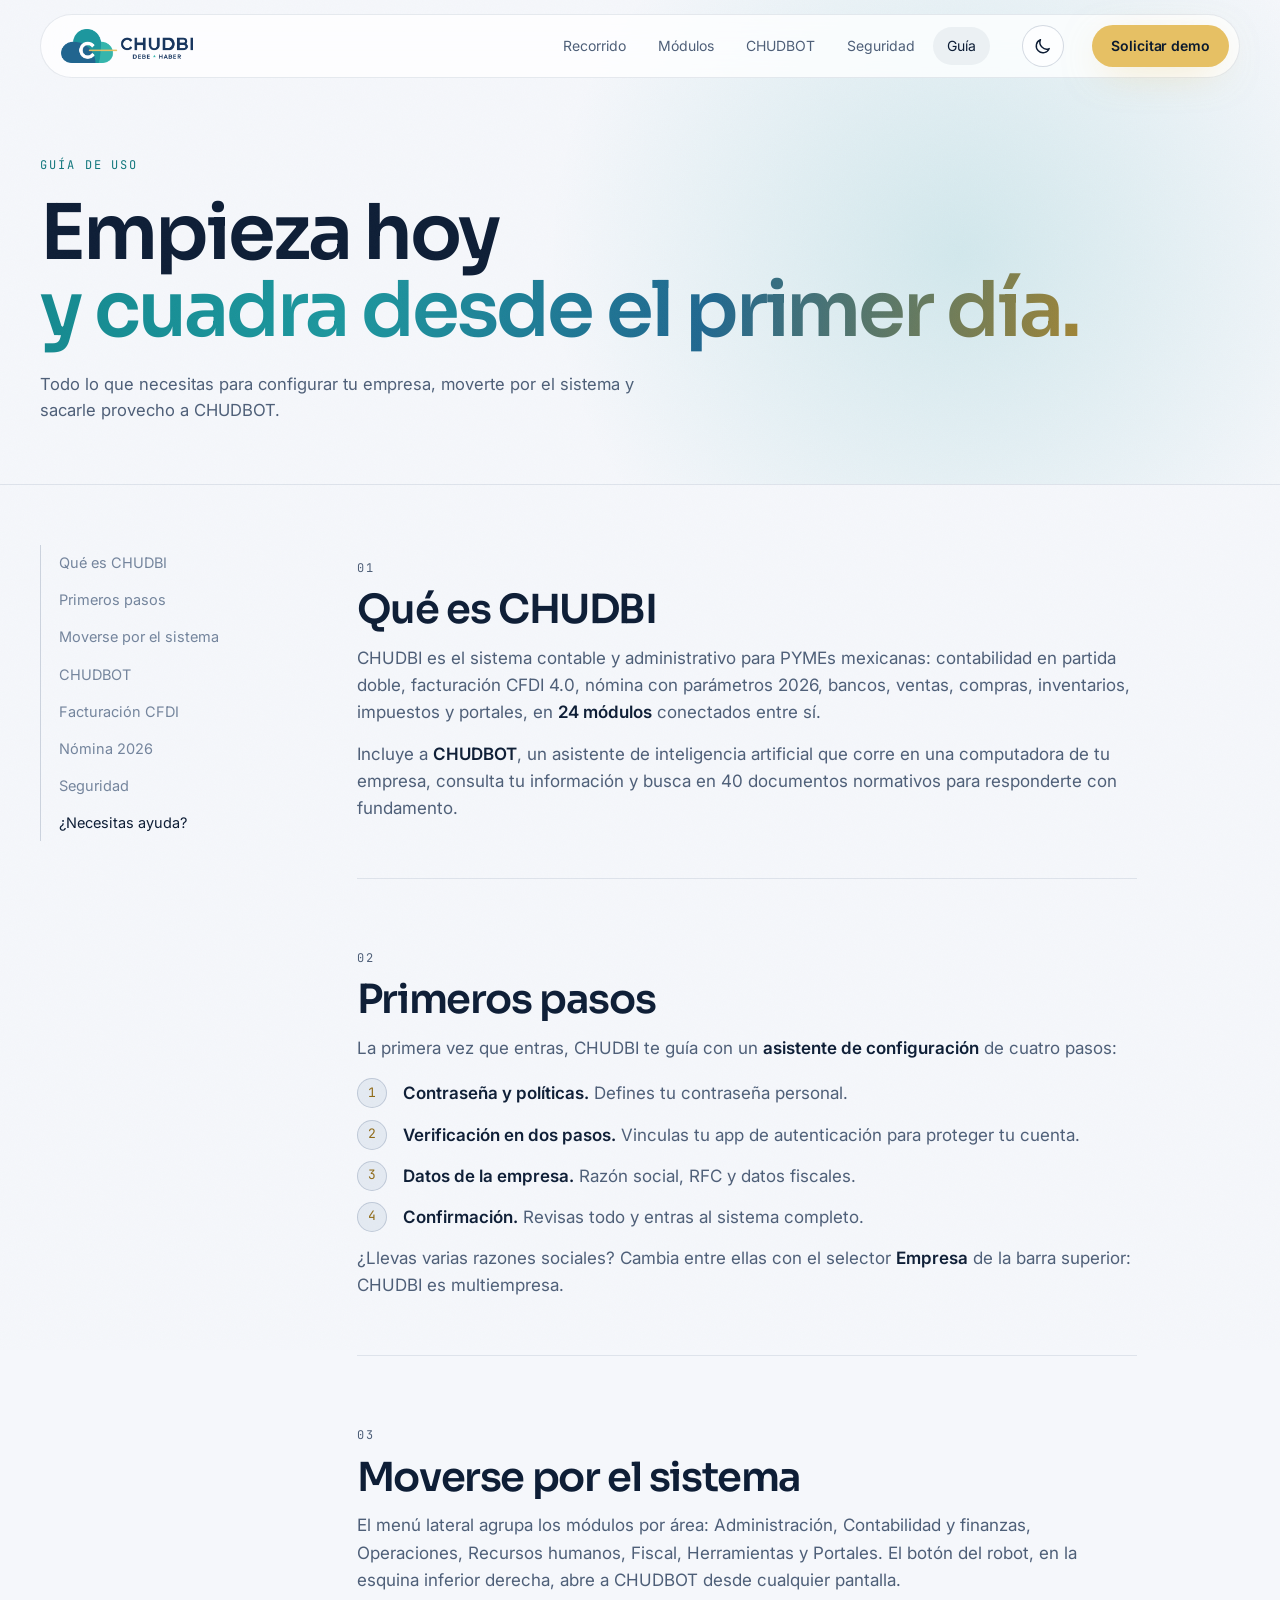
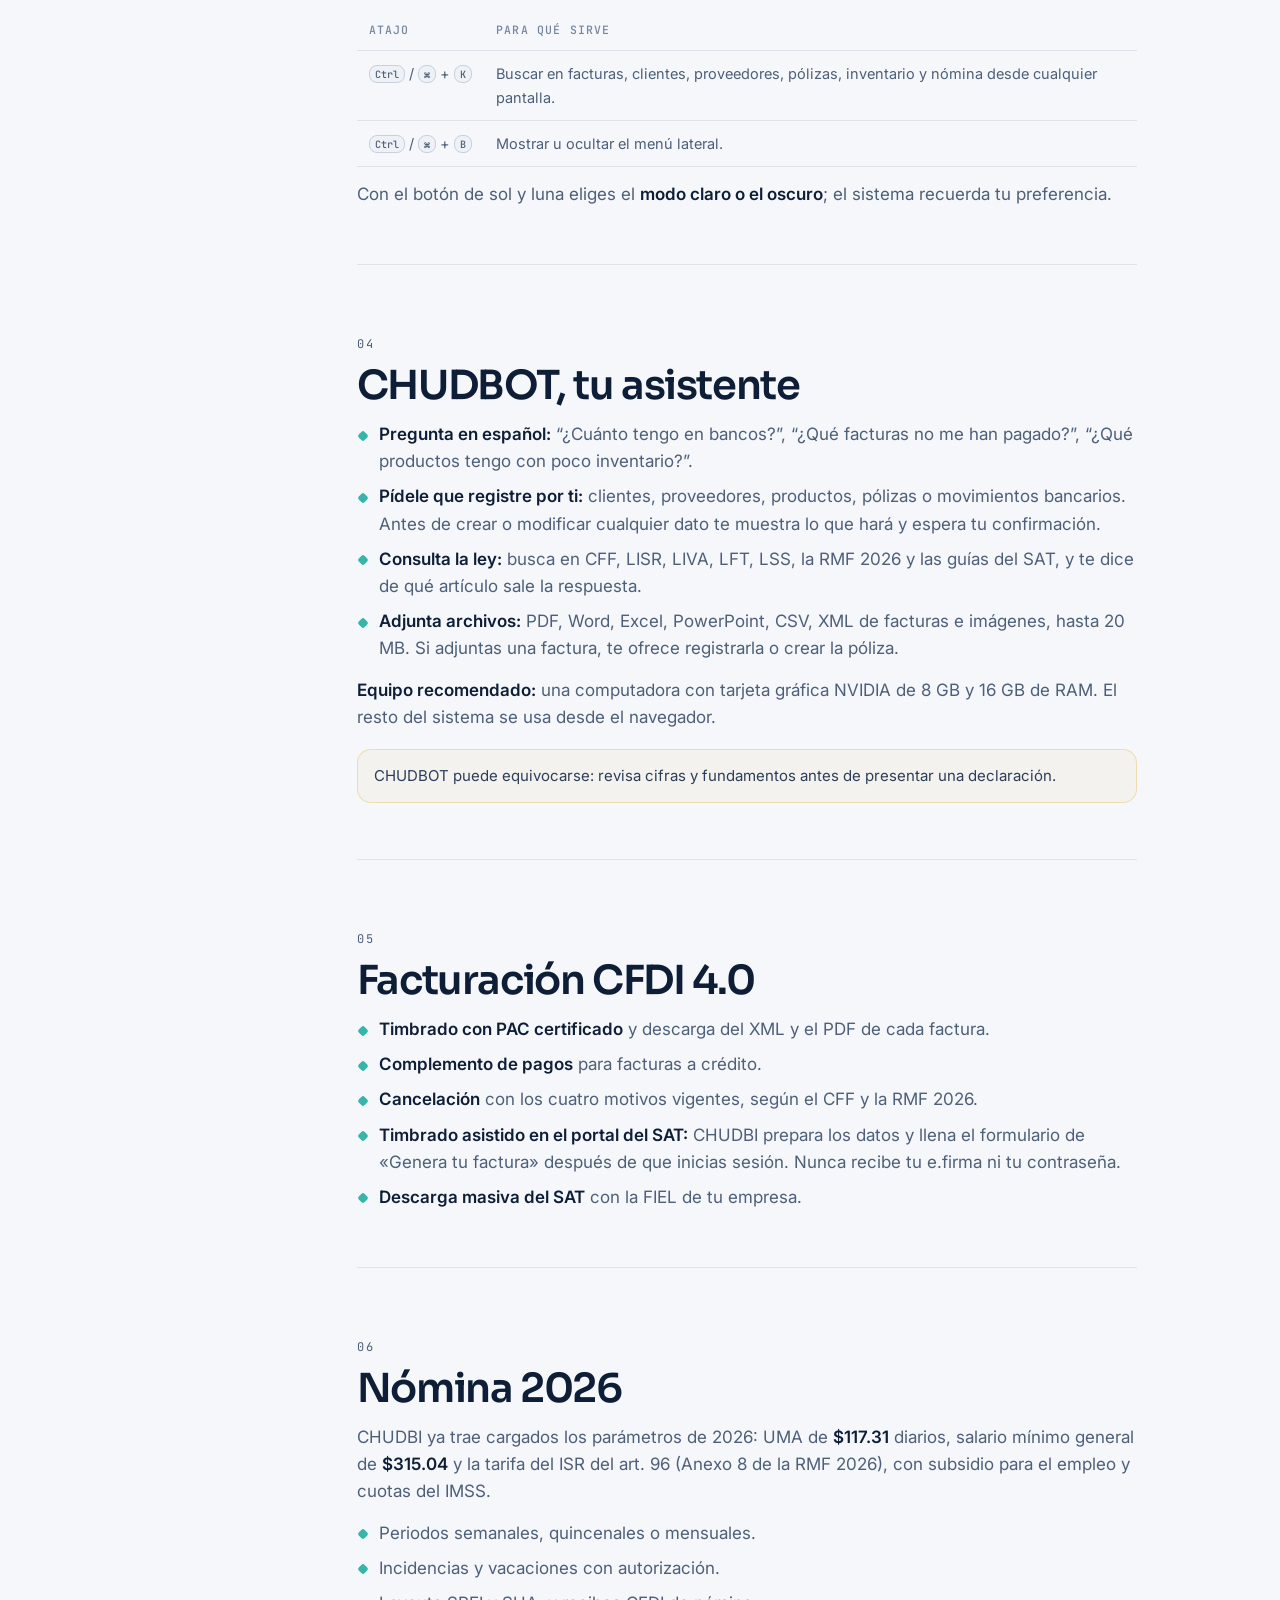
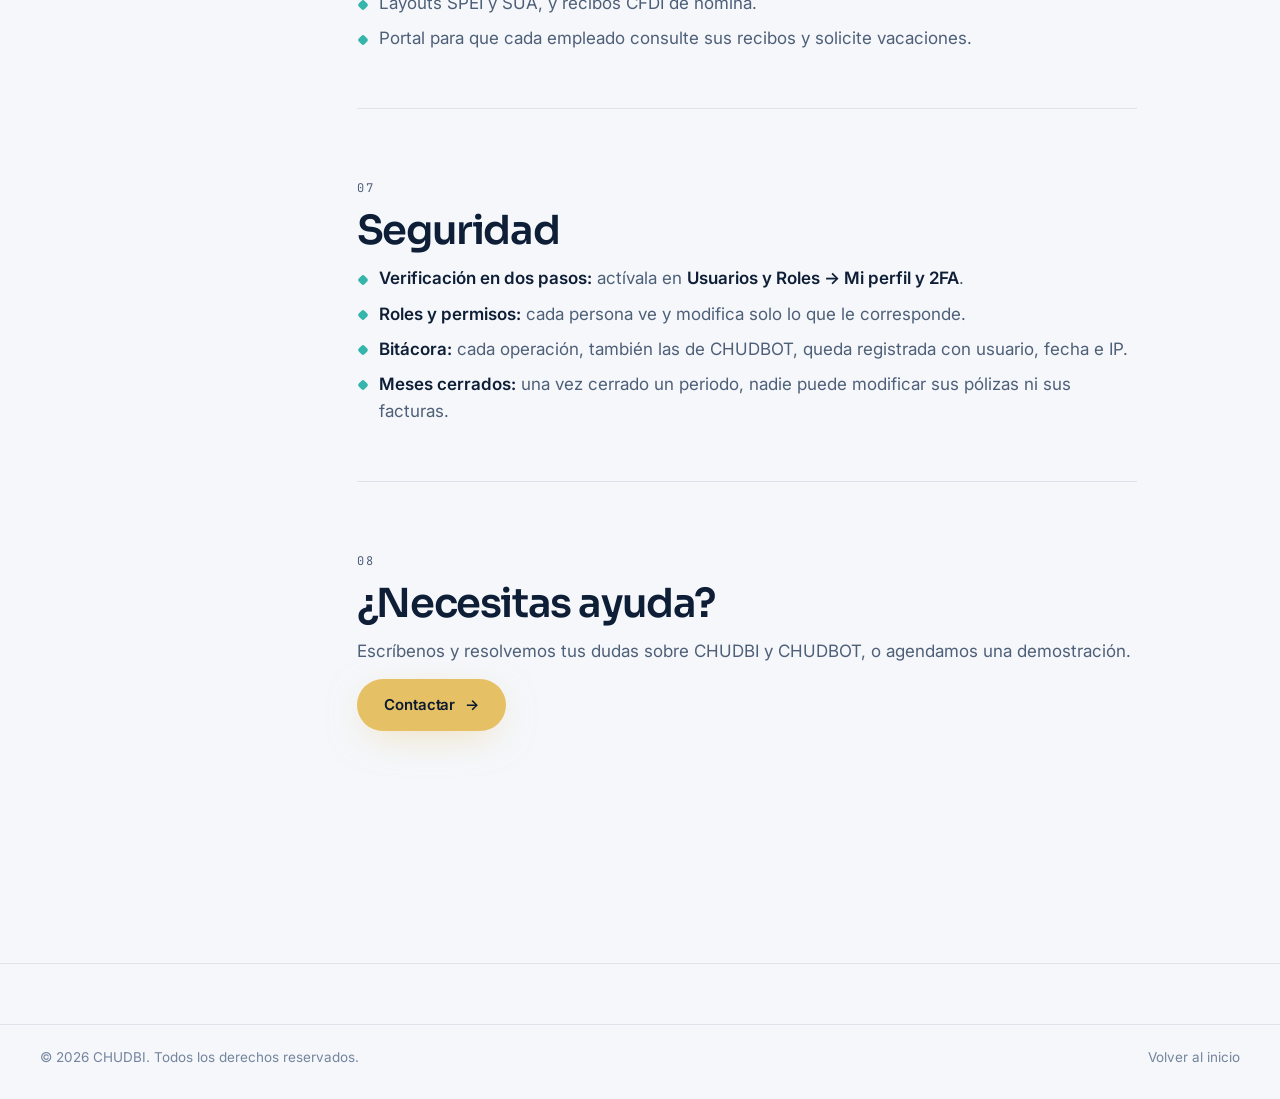
==== commit a31f0a1b: "Landing lista para mercado: sin jerga técnica, modo claro y oscuro - Textos en lenguaje de negocio: " ====
--- a/documentacion.html
+++ b/documentacion.html
@@ -3,21 +3,31 @@
 <head>
   <meta charset="UTF-8">
   <meta name="viewport" content="width=device-width, initial-scale=1.0">
-  <title>Documentación · CHUDBI</title>
-  <meta name="description" content="Guía de instalación y uso de CHUDBI: requisitos, Docker, variables de entorno, primer arranque, CHUDBOT, facturación CFDI 4.0 y seguridad.">
+  <title>Guía de uso · CHUDBI</title>
+  <meta name="description" content="Guía de uso de CHUDBI: primeros pasos, cómo moverte por el sistema, CHUDBOT, facturación CFDI 4.0, nómina 2026 y seguridad.">
   <meta name="theme-color" content="#050B16">
-  <meta name="color-scheme" content="dark">
+  <meta name="color-scheme" content="dark light">
+  <link rel="canonical" href="https://chudbi-landing.vercel.app/documentacion.html">
   <link rel="icon" type="image/png" href="assets/brand/favicon-64.png">
   <link rel="apple-touch-icon" href="assets/brand/apple-touch-icon.png">
   <link rel="preconnect" href="https://fonts.googleapis.com">
   <link rel="preconnect" href="https://fonts.gstatic.com" crossorigin>
   <link href="https://fonts.googleapis.com/css2?family=Inter:wght@400;500;600&family=JetBrains+Mono:wght@400;500&family=Sora:wght@400;500;600;700&display=swap" rel="stylesheet">
+  <script>
+    // Tema antes de pintar: lo elegido por la persona o, si no, el del sistema
+    (function () {
+      var d = document.documentElement, t = null;
+      try { t = localStorage.getItem('chudbi-tema'); } catch (e) {}
+      if (t !== 'light' && t !== 'dark') t = window.matchMedia('(prefers-color-scheme: light)').matches ? 'light' : 'dark';
+      d.setAttribute('data-theme', t);
+    })();
+  </script>
   <link rel="stylesheet" href="assets/css/main.css">
   <style>
     html { scroll-behavior: smooth; }
     @media (prefers-reduced-motion: reduce) { html { scroll-behavior: auto; } }
     .docs-hero { position: relative; padding: 150px 0 60px; overflow: hidden; border-bottom: 1px solid var(--line); }
-    .docs-hero::before { content: ''; position: absolute; inset: -40% -10% auto auto; width: 70vw; height: 70vw; border-radius: 50%; background: radial-gradient(circle, rgba(29, 151, 158, .25), transparent 65%); pointer-events: none; }
+    .docs-hero::before { content: ''; position: absolute; inset: -40% -10% auto auto; width: 70vw; height: 70vw; border-radius: 50%; background: radial-gradient(circle, var(--glow-teal), transparent 65%); pointer-events: none; }
     .docs-hero h1 { font-family: var(--f-display); font-weight: 600; letter-spacing: -.04em; line-height: 1; font-size: clamp(2.6rem, 6vw, 5rem); margin-top: 18px; }
     .docs { display: grid; grid-template-columns: 240px minmax(0, 1fr); gap: clamp(32px, 6vw, 90px); padding-block: 60px 120px; }
     .docs-toc { position: sticky; top: 110px; align-self: start; display: grid; gap: 2px; border-left: 1px solid var(--line-2); padding-left: 18px; }
@@ -27,7 +37,6 @@
     .docs-body section { scroll-margin-top: 110px; padding-bottom: 56px; margin-bottom: 56px; border-bottom: 1px solid var(--line); }
     .docs-body section:last-child { border-bottom: 0; }
     .docs-body h2 { font-size: clamp(1.8rem, 3.2vw, 2.5rem); margin-top: 10px; }
-    .docs-body h3 { font-size: 1.2rem; margin-top: 30px; }
     .docs-body p, .docs-body li { color: var(--muted); }
     .docs-body p { margin-top: 14px; }
     .docs-body strong { color: var(--text); font-weight: 600; }
@@ -36,18 +45,15 @@
     .docs-body ul.list li::before { content: ''; position: absolute; left: 2px; top: .62em; width: 8px; height: 8px; border-radius: 2px; transform: rotate(45deg); background: var(--mint); }
     .docs-body ol.steps { margin-top: 18px; display: grid; gap: 14px; counter-reset: paso; }
     .docs-body ol.steps > li { counter-increment: paso; position: relative; padding-left: 46px; }
-    .docs-body ol.steps > li::before { content: counter(paso); position: absolute; left: 0; top: -2px; width: 30px; height: 30px; border-radius: 50%; display: grid; place-content: center; font-family: var(--f-mono); font-size: 13px; background: var(--bg-3); border: 1px solid var(--line-2); color: var(--gold); }
-    pre { margin: 12px 0 0; padding: 16px 18px; border-radius: 14px; border: 1px solid var(--line-2); background: #060D19; overflow-x: auto; font-family: var(--f-mono); font-size: 13.5px; line-height: 1.7; color: #CFE2EE; }
-    pre code { color: inherit; font-size: inherit; }
+    .docs-body ol.steps > li::before { content: counter(paso); position: absolute; left: 0; top: -2px; width: 30px; height: 30px; border-radius: 50%; display: grid; place-content: center; font-family: var(--f-mono); font-size: 13px; background: var(--bg-3); border: 1px solid var(--line-2); color: var(--gold-ink); }
     table { width: 100%; border-collapse: collapse; margin-top: 16px; font-size: 14.5px; }
     th, td { text-align: left; padding: 11px 12px; border-bottom: 1px solid var(--line); vertical-align: top; }
     th { font-family: var(--f-mono); font-size: 11.5px; font-weight: 500; letter-spacing: .1em; text-transform: uppercase; color: var(--faint); }
     td { color: var(--muted); }
     td:first-child { white-space: nowrap; }
-    td code { white-space: nowrap; }
     .table-wrap { overflow-x: auto; }
-    .note { margin-top: 18px; padding: 14px 16px; border-radius: 14px; border: 1px solid rgba(230, 192, 100, .35); background: rgba(230, 192, 100, .06); color: #E9DDBE; font-size: 15px; }
-    .docs-body p.note { margin-top: 18px; color: #E9DDBE; }
+    .docs-body p.note { margin-top: 18px; padding: 14px 16px; border-radius: 14px; border: 1px solid rgba(230, 192, 100, .45); background: rgba(230, 192, 100, .08); color: var(--text-2); font-size: 15px; }
+    .docs-cta { margin-top: 22px; }
     @media (max-width: 900px) {
       .docs { grid-template-columns: minmax(0, 1fr); }
       .docs-toc { position: static; border-left: 0; padding-left: 0; grid-template-columns: repeat(2, minmax(0, 1fr)); gap: 4px 16px; }
@@ -67,15 +73,20 @@
   <header class="nav is-solid" data-nav>
     <div class="nav-inner">
       <a href="index.html" class="nav-logo" aria-label="CHUDBI, volver al inicio">
-        <img src="assets/brand/logo-h-white.png" alt="CHUDBI · Debe Haber" width="900" height="231">
+        <img class="only-dark" src="assets/brand/logo-h-white.png" alt="CHUDBI · Debe Haber" width="900" height="231">
+        <img class="only-light" src="assets/brand/logo-h.png" alt="CHUDBI · Debe Haber" width="900" height="231">
       </a>
       <nav class="nav-links" aria-label="Secciones">
         <a href="index.html#recorrido">Recorrido</a>
         <a href="index.html#modulos">Módulos</a>
         <a href="index.html#chudbot">CHUDBOT</a>
-        <a href="index.html#tecnologia">Tecnología</a>
-        <a href="documentacion.html" class="is-current" aria-current="page">Documentación</a>
+        <a href="index.html#seguridad">Seguridad</a>
+        <a href="documentacion.html" class="is-current" aria-current="page">Guía</a>
       </nav>
+      <button class="theme-toggle" type="button" data-theme-toggle aria-label="Cambiar a modo claro">
+        <svg class="i-sun" viewBox="0 0 24 24" fill="none" stroke="currentColor" stroke-width="1.8" stroke-linecap="round" aria-hidden="true"><circle cx="12" cy="12" r="4.2"/><path d="M12 2.5v2.2M12 19.3v2.2M4.6 4.6l1.6 1.6M17.8 17.8l1.6 1.6M2.5 12h2.2M19.3 12h2.2M4.6 19.4l1.6-1.6M17.8 6.2l1.6-1.6"/></svg>
+        <svg class="i-moon" viewBox="0 0 24 24" fill="none" stroke="currentColor" stroke-width="1.8" stroke-linecap="round" stroke-linejoin="round" aria-hidden="true"><path d="M20.5 14.6A8.5 8.5 0 0 1 9.4 3.5a8.5 8.5 0 1 0 11.1 11.1Z"/></svg>
+      </button>
       <a href="index.html#contacto" class="btn btn-gold btn-sm"><span>Solicitar demo</span></a>
       <button class="nav-burger" aria-label="Abrir menú" aria-expanded="false" aria-controls="menu-movil"><span></span><span></span></button>
     </div>
@@ -83,7 +94,7 @@
       <a href="index.html#recorrido">Recorrido</a>
       <a href="index.html#modulos">Módulos</a>
       <a href="index.html#chudbot">CHUDBOT</a>
-      <a href="index.html#tecnologia">Tecnología</a>
+      <a href="index.html#seguridad">Seguridad</a>
       <a href="index.html#contacto" class="btn btn-gold"><span>Solicitar demo</span></a>
     </div>
   </header>
@@ -91,162 +102,114 @@
   <main id="contenido">
     <div class="docs-hero">
       <div class="wrap">
-        <p class="eyebrow">Documentación</p>
-        <h1>Instala, configura<br><span class="grad">y empieza a cuadrar.</span></h1>
-        <p class="lead">Guía práctica para levantar CHUDBI, conectar la IA local y usar los módulos fiscales.</p>
+        <p class="eyebrow">Guía de uso</p>
+        <h1>Empieza hoy<br><span class="grad">y cuadra desde el primer día.</span></h1>
+        <p class="lead">Todo lo que necesitas para configurar tu empresa, moverte por el sistema y sacarle provecho a CHUDBOT.</p>
       </div>
     </div>
 
     <div class="wrap docs">
       <nav class="docs-toc" aria-label="Contenido de la guía">
         <a href="#que-es">Qué es CHUDBI</a>
-        <a href="#requisitos">Requisitos</a>
-        <a href="#docker">Instalación con Docker</a>
-        <a href="#manual">Instalación manual</a>
-        <a href="#entorno">Variables de entorno</a>
-        <a href="#primer-arranque">Primer arranque</a>
+        <a href="#primeros-pasos">Primeros pasos</a>
+        <a href="#moverse">Moverse por el sistema</a>
         <a href="#chudbot">CHUDBOT</a>
         <a href="#facturacion">Facturación CFDI</a>
-        <a href="#atajos">Atajos de teclado</a>
+        <a href="#nomina">Nómina 2026</a>
         <a href="#seguridad">Seguridad</a>
+        <a href="#ayuda">¿Necesitas ayuda?</a>
       </nav>
 
       <div class="docs-body">
         <section id="que-es">
           <p class="eyebrow">01</p>
           <h2>Qué es CHUDBI</h2>
-          <p>CHUDBI es un ERP fiscal para PYMEs mexicanas: contabilidad en partida doble, facturación CFDI 4.0, nómina con parámetros 2026, bancos, CRM, compras, inventarios, impuestos y portales, en <strong>24 módulos</strong> que comparten una sola base de datos PostgreSQL.</p>
-          <p>Incluye a <strong>CHUDBOT</strong>, un asistente de IA que corre en tu propio equipo (llama.cpp), consulta tus datos con 36 herramientas y busca en 40 documentos normativos indexados.</p>
-        </section>
-
-        <section id="requisitos">
+          <p>CHUDBI es el sistema contable y administrativo para PYMEs mexicanas: contabilidad en partida doble, facturación CFDI 4.0, nómina con parámetros 2026, bancos, ventas, compras, inventarios, impuestos y portales, en <strong>24 módulos</strong> conectados entre sí.</p>
+          <p>Incluye a <strong>CHUDBOT</strong>, un asistente de inteligencia artificial que corre en una computadora de tu empresa, consulta tu información y busca en 40 documentos normativos para responderte con fundamento.</p>
+        </section>
+
+        <section id="primeros-pasos">
           <p class="eyebrow">02</p>
-          <h2>Requisitos</h2>
-          <ul class="list">
-            <li><strong>Node.js 20 o superior</strong> (las imágenes de Docker usan <code>node:20-alpine</code>).</li>
-            <li><strong>PostgreSQL 16</strong> con la extensión <strong>pgvector</strong> (la usa la búsqueda en documentos normativos).</li>
-            <li><strong>Opcional, para la IA local:</strong> un servidor compatible con la API de OpenAI, como <code>llama-server</code> de llama.cpp. Equipo de referencia: RTX 4070 Laptop de 8 GB con 16 GB de RAM.</li>
-            <li><strong>Opcional, para timbrar:</strong> una cuenta de Facturapi y tus certificados (CSD) cargados ahí.</li>
-          </ul>
-        </section>
-
-        <section id="docker">
+          <h2>Primeros pasos</h2>
+          <p>La primera vez que entras, CHUDBI te guía con un <strong>asistente de configuración</strong> de cuatro pasos:</p>
+          <ol class="steps">
+            <li><strong>Contraseña y políticas.</strong> Defines tu contraseña personal.</li>
+            <li><strong>Verificación en dos pasos.</strong> Vinculas tu app de autenticación para proteger tu cuenta.</li>
+            <li><strong>Datos de la empresa.</strong> Razón social, RFC y datos fiscales.</li>
+            <li><strong>Confirmación.</strong> Revisas todo y entras al sistema completo.</li>
+          </ol>
+          <p>¿Llevas varias razones sociales? Cambia entre ellas con el selector <strong>Empresa</strong> de la barra superior: CHUDBI es multiempresa.</p>
+        </section>
+
+        <section id="moverse">
           <p class="eyebrow">03</p>
-          <h2>Instalación con Docker</h2>
-          <p>El repositorio trae un <code>docker-compose.yml</code> con tres servicios: PostgreSQL 16 con pgvector, el backend (que inicializa la base y arranca la API) y el frontend.</p>
-<pre><code>docker compose up -d --build</code></pre>
+          <h2>Moverse por el sistema</h2>
+          <p>El menú lateral agrupa los módulos por área: Administración, Contabilidad y finanzas, Operaciones, Recursos humanos, Fiscal, Herramientas y Portales. El botón del robot, en la esquina inferior derecha, abre a CHUDBOT desde cualquier pantalla.</p>
           <div class="table-wrap">
             <table>
-              <thead><tr><th>Servicio</th><th>Imagen / origen</th><th>Puerto</th></tr></thead>
+              <thead><tr><th>Atajo</th><th>Para qué sirve</th></tr></thead>
               <tbody>
-                <tr><td><code>postgres</code></td><td><code>pgvector/pgvector:pg16</code></td><td>5432</td></tr>
-                <tr><td><code>backend</code></td><td><code>BETA/sistema-contable-pymes</code></td><td>3005</td></tr>
-                <tr><td><code>frontend</code></td><td><code>BETA/sistema-contable-pymes/client</code></td><td>80</td></tr>
-              </tbody>
-            </table>
-          </div>
-        </section>
-
-        <section id="manual">
-          <p class="eyebrow">04</p>
-          <h2>Instalación manual</h2>
-          <ol class="steps">
-            <li>
-              <p><strong>Backend.</strong> Instala dependencias, crea el esquema y arranca la API. Las migraciones de <code>database/migrations</code> también se aplican al arrancar.</p>
-<pre><code>cd BETA/sistema-contable-pymes
-npm install
-npm run init-db
-npm run start</code></pre>
-            </li>
-            <li>
-              <p><strong>Frontend.</strong> En otra terminal:</p>
-<pre><code>cd BETA/sistema-contable-pymes/client
-npm install
-npm run dev</code></pre>
-            </li>
-            <li>
-              <p><strong>Pruebas.</strong> Las 219 pruebas unitarias corren con el runner nativo de Node:</p>
-<pre><code>npm run test:all</code></pre>
-            </li>
-          </ol>
-        </section>
-
-        <section id="entorno">
-          <p class="eyebrow">05</p>
-          <h2>Variables de entorno</h2>
-          <p>Se definen en <code>BETA/sistema-contable-pymes/.env</code>. Parte de <code>.env.example</code> y nunca subas el archivo real al repositorio.</p>
-          <div class="table-wrap">
-            <table>
-              <thead><tr><th>Variable</th><th>Para qué sirve</th></tr></thead>
-              <tbody>
-                <tr><td><code>PGHOST</code> · <code>PGPORT</code> · <code>PGUSER</code> · <code>PGPASSWORD</code> · <code>PGDATABASE</code></td><td>Conexión a PostgreSQL.</td></tr>
-                <tr><td><code>PORT</code></td><td>Puerto de la API.</td></tr>
-                <tr><td><code>JWT_SECRET</code></td><td>Firma de las sesiones.</td></tr>
-                <tr><td><code>ENCRYPTION_KEY</code></td><td>Cifrado de datos sensibles guardados.</td></tr>
-                <tr><td><code>FACTURAPI_KEY</code></td><td>Timbrado de CFDI con el PAC.</td></tr>
-                <tr><td><code>BANXICO_TOKEN</code></td><td>Tipo de cambio diario de Banxico.</td></tr>
-                <tr><td><code>LM_STUDIO_BASE_URL</code> · <code>LM_STUDIO_API_KEY</code></td><td>Dirección y clave del servidor de IA local.</td></tr>
-                <tr><td><code>IA_THINKING</code> · <code>IA_VISION</code></td><td>Apagan el modo razonamiento o la lectura de imágenes con <code>0</code>.</td></tr>
-              </tbody>
-            </table>
-          </div>
-        </section>
-
-        <section id="primer-arranque">
-          <p class="eyebrow">06</p>
-          <h2>Primer arranque</h2>
-          <p>La primera vez que un usuario entra, CHUDBI abre el <strong>asistente de configuración</strong> en cuatro pasos: contraseña y sus políticas, doble factor (2FA), datos de la empresa y confirmación. Al terminarlo se carga el sistema completo.</p>
-          <p>Para cambiar de razón social usa el selector <strong>Empresa</strong> de la barra superior: CHUDBI es multiempresa.</p>
-        </section>
-
-        <section id="chudbot">
-          <p class="eyebrow">07</p>
-          <h2>CHUDBOT, el asistente de IA</h2>
-          <p>Ábrelo desde <strong>Asistente IA</strong> en el menú o con el botón del robot que aparece en la esquina inferior derecha de cada pantalla.</p>
-          <ul class="list">
-            <li><strong>Consulta:</strong> saldos bancarios, facturas, clientes, proveedores, inventario, pólizas, estados financieros y nómina.</li>
-            <li><strong>Escribe con permiso:</strong> las 20 herramientas que crean o modifican datos piden tu confirmación explícita y quedan en la bitácora de auditoría.</li>
-            <li><strong>Cita la ley:</strong> busca en 40 documentos normativos (CFF, LISR, LIVA, LFT, LSS, RMF 2026 y sus anexos, guías del CFDI 4.0) con búsqueda vectorial.</li>
-            <li><strong>Lee archivos:</strong> PDF, Word, Excel, PowerPoint, CSV, XML de CFDI, JSON e imágenes, hasta 20 MB.</li>
-          </ul>
-          <p>Desde <strong>CHUDBOT Admin</strong> revisas el estado del motor, la configuración, los documentos indexados, las conversaciones, la auditoría y las herramientas registradas.</p>
-          <p class="note">CHUDBOT puede equivocarse: revisa siempre cifras y fundamentos antes de presentar una declaración.</p>
-        </section>
-
-        <section id="facturacion">
-          <p class="eyebrow">08</p>
-          <h2>Facturación CFDI 4.0</h2>
-          <ul class="list">
-            <li><strong>Timbrado con PAC:</strong> con <code>FACTURAPI_KEY</code> configurada, cada factura se timbra y descargas su XML y PDF.</li>
-            <li><strong>Timbrado asistido en el portal del SAT:</strong> CHUDBI prepara la ficha y llena el formulario de «Genera tu factura» en tu navegador, después de que inicias sesión. Nunca recibe tu e.firma ni tu contraseña, y no pulsa «sellar» por ti.</li>
-            <li><strong>Cancelación:</strong> con los cuatro motivos vigentes (01 a 04) según el CFF art. 29-A y la RMF 2026.</li>
-            <li><strong>Descarga masiva:</strong> requiere la FIEL de la empresa configurada.</li>
-          </ul>
-        </section>
-
-        <section id="atajos">
-          <p class="eyebrow">09</p>
-          <h2>Atajos de teclado</h2>
-          <div class="table-wrap">
-            <table>
-              <thead><tr><th>Atajo</th><th>Acción</th></tr></thead>
-              <tbody>
-                <tr><td><kbd>Ctrl</kbd> / <kbd>⌘</kbd> + <kbd>K</kbd></td><td>Búsqueda global en facturas, clientes, proveedores, pólizas, inventario y nómina.</td></tr>
+                <tr><td><kbd>Ctrl</kbd> / <kbd>⌘</kbd> + <kbd>K</kbd></td><td>Buscar en facturas, clientes, proveedores, pólizas, inventario y nómina desde cualquier pantalla.</td></tr>
                 <tr><td><kbd>Ctrl</kbd> / <kbd>⌘</kbd> + <kbd>B</kbd></td><td>Mostrar u ocultar el menú lateral.</td></tr>
               </tbody>
             </table>
           </div>
+          <p>Con el botón de sol y luna eliges el <strong>modo claro o el oscuro</strong>; el sistema recuerda tu preferencia.</p>
+        </section>
+
+        <section id="chudbot">
+          <p class="eyebrow">04</p>
+          <h2>CHUDBOT, tu asistente</h2>
+          <ul class="list">
+            <li><strong>Pregunta en español:</strong> “¿Cuánto tengo en bancos?”, “¿Qué facturas no me han pagado?”, “¿Qué productos tengo con poco inventario?”.</li>
+            <li><strong>Pídele que registre por ti:</strong> clientes, proveedores, productos, pólizas o movimientos bancarios. Antes de crear o modificar cualquier dato te muestra lo que hará y espera tu confirmación.</li>
+            <li><strong>Consulta la ley:</strong> busca en CFF, LISR, LIVA, LFT, LSS, la RMF 2026 y las guías del SAT, y te dice de qué artículo sale la respuesta.</li>
+            <li><strong>Adjunta archivos:</strong> PDF, Word, Excel, PowerPoint, CSV, XML de facturas e imágenes, hasta 20 MB. Si adjuntas una factura, te ofrece registrarla o crear la póliza.</li>
+          </ul>
+          <p><strong>Equipo recomendado:</strong> una computadora con tarjeta gráfica NVIDIA de 8 GB y 16 GB de RAM. El resto del sistema se usa desde el navegador.</p>
+          <p class="note">CHUDBOT puede equivocarse: revisa cifras y fundamentos antes de presentar una declaración.</p>
+        </section>
+
+        <section id="facturacion">
+          <p class="eyebrow">05</p>
+          <h2>Facturación CFDI 4.0</h2>
+          <ul class="list">
+            <li><strong>Timbrado con PAC certificado</strong> y descarga del XML y el PDF de cada factura.</li>
+            <li><strong>Complemento de pagos</strong> para facturas a crédito.</li>
+            <li><strong>Cancelación</strong> con los cuatro motivos vigentes, según el CFF y la RMF 2026.</li>
+            <li><strong>Timbrado asistido en el portal del SAT:</strong> CHUDBI prepara los datos y llena el formulario de «Genera tu factura» después de que inicias sesión. Nunca recibe tu e.firma ni tu contraseña.</li>
+            <li><strong>Descarga masiva del SAT</strong> con la FIEL de tu empresa.</li>
+          </ul>
+        </section>
+
+        <section id="nomina">
+          <p class="eyebrow">06</p>
+          <h2>Nómina 2026</h2>
+          <p>CHUDBI ya trae cargados los parámetros de 2026: UMA de <strong>$117.31</strong> diarios, salario mínimo general de <strong>$315.04</strong> y la tarifa del ISR del art. 96 (Anexo 8 de la RMF 2026), con subsidio para el empleo y cuotas del IMSS.</p>
+          <ul class="list">
+            <li>Periodos semanales, quincenales o mensuales.</li>
+            <li>Incidencias y vacaciones con autorización.</li>
+            <li>Layouts SPEI y SUA, y recibos CFDI de nómina.</li>
+            <li>Portal para que cada empleado consulte sus recibos y solicite vacaciones.</li>
+          </ul>
         </section>
 
         <section id="seguridad">
-          <p class="eyebrow">10</p>
+          <p class="eyebrow">07</p>
           <h2>Seguridad</h2>
           <ul class="list">
-            <li><strong>Doble factor (TOTP):</strong> actívalo en <strong>Usuarios y Roles → Mi perfil y 2FA</strong> con cualquier app de autenticación.</li>
-            <li><strong>Roles y permisos:</strong> define qué puede consultar o modificar cada perfil.</li>
-            <li><strong>Bitácora:</strong> cada operación, incluidas las de la IA, guarda usuario, módulo, IP y fecha.</li>
-            <li><strong>Periodos cerrados:</strong> la base de datos bloquea con triggers cualquier cambio en pólizas y facturas de un periodo cerrado.</li>
-          </ul>
+            <li><strong>Verificación en dos pasos:</strong> actívala en <strong>Usuarios y Roles → Mi perfil y 2FA</strong>.</li>
+            <li><strong>Roles y permisos:</strong> cada persona ve y modifica solo lo que le corresponde.</li>
+            <li><strong>Bitácora:</strong> cada operación, también las de CHUDBOT, queda registrada con usuario, fecha e IP.</li>
+            <li><strong>Meses cerrados:</strong> una vez cerrado un periodo, nadie puede modificar sus pólizas ni sus facturas.</li>
+          </ul>
+        </section>
+
+        <section id="ayuda">
+          <p class="eyebrow">08</p>
+          <h2>¿Necesitas ayuda?</h2>
+          <p>Escríbenos y resolvemos tus dudas sobre CHUDBI y CHUDBOT, o agendamos una demostración.</p>
+          <p class="docs-cta"><a href="index.html#contacto" class="btn btn-gold"><span>Contactar</span><i class="arrow" aria-hidden="true">→</i></a></p>
         </section>
       </div>
     </div>
@@ -278,5 +241,6 @@
       document.querySelectorAll('.docs-body section').forEach((s) => obs.observe(s));
     })();
   </script>
+  <script src="assets/js/tema.js" defer></script>
 </body>
 </html>
--- a/assets/css/main.css
+++ b/assets/css/main.css
@@ -5,6 +5,28 @@
    ===================================================================== */
 
 :root {
+  --navy: #18365E;
+  --blue: #21658F;
+  --teal: #1D979E;
+  --mint: #36B5AC;
+  --mint-l: #5FD4C8;
+  --gold: #E6C064;
+  --gold-l: #F1D592;
+  --grad-cool: linear-gradient(135deg, var(--blue), var(--teal) 55%, var(--mint));
+
+  --f-display: 'Sora', 'Inter', system-ui, sans-serif;
+  --f-body: 'Inter', system-ui, -apple-system, 'Segoe UI', sans-serif;
+  --f-mono: 'JetBrains Mono', ui-monospace, 'Cascadia Code', monospace;
+
+  --gutter: clamp(16px, 4vw, 40px);
+  --max: 1280px;
+  --radius: 20px;
+  --ease: cubic-bezier(.22, 1, .36, 1);
+}
+
+/* Medianoche (oscuro) */
+:root, [data-theme="dark"] {
+  color-scheme: dark;
   --bg: #050B16;
   --bg-2: #08111F;
   --bg-3: #0C182B;
@@ -13,32 +35,105 @@
   --line: rgba(150, 185, 225, .12);
   --line-2: rgba(150, 185, 225, .22);
   --text: #EAF1F8;
+  --text-2: #C7D4E4;
+  --strong: #FFFFFF;
   --muted: #93A7C0;
   --faint: #5F7593;
-
-  --navy: #18365E;
-  --blue: #21658F;
-  --teal: #1D979E;
-  --mint: #36B5AC;
-  --mint-l: #5FD4C8;
-  --gold: #E6C064;
-  --gold-l: #F1D592;
-
-  --grad: linear-gradient(100deg, var(--mint-l) 0%, var(--mint) 38%, var(--gold) 100%);
-  --grad-cool: linear-gradient(135deg, var(--blue), var(--teal) 55%, var(--mint));
-
-  --f-display: 'Sora', 'Inter', system-ui, sans-serif;
-  --f-body: 'Inter', system-ui, -apple-system, 'Segoe UI', sans-serif;
-  --f-mono: 'JetBrains Mono', ui-monospace, 'Cascadia Code', monospace;
-
-  --gutter: clamp(16px, 4vw, 40px);
-  --max: 1280px;
-  --radius: 20px;
-  --ease: cubic-bezier(.22, 1, .36, 1);
+  --accent-text: #5FD4C8;
+  --gold-ink: #E6C064;
+  --gold-text: #F1D592;
+  --guard-text: #F3A49E;
+  --grad: linear-gradient(100deg, #5FD4C8 0%, #36B5AC 38%, #E6C064 100%);
+
+  --nav-bg: rgba(8, 17, 31, .72);
+  --menu-bg: rgba(8, 17, 31, .94);
+  --hover: rgba(255, 255, 255, .06);
+  --ghost-bg: rgba(255, 255, 255, .04);
+  --ghost-hover: rgba(255, 255, 255, .08);
+  --card-grad: linear-gradient(180deg, rgba(255, 255, 255, .04), rgba(255, 255, 255, .01));
+  --card-grad-2: linear-gradient(170deg, rgba(255, 255, 255, .055), rgba(255, 255, 255, .012) 60%);
+  --panel: linear-gradient(170deg, rgba(14, 27, 46, .95), rgba(8, 17, 31, .95));
+  --chat-bg: linear-gradient(180deg, rgba(14, 27, 46, .92), rgba(8, 16, 30, .96));
+  --form-bg: linear-gradient(170deg, rgba(16, 30, 52, .85), rgba(8, 16, 30, .9));
+  --input-bg: rgba(255, 255, 255, .03);
+  --input-bg-focus: rgba(255, 255, 255, .05);
+  --bubble-bg: rgba(255, 255, 255, .05);
+  --chrome-bg: linear-gradient(180deg, #111F35, #0C1729);
+  --source-bg: rgba(33, 101, 143, .35);
+  --source-text: #BFE1F5;
+
+  --shadow-xl: 0 60px 140px -30px rgba(0, 0, 0, .9);
+  --shadow-lg: 0 50px 120px -30px rgba(0, 0, 0, .9);
+  --shadow-md: 0 30px 70px -30px rgba(0, 0, 0, .8);
+  --float-shadow: drop-shadow(0 24px 40px rgba(0, 0, 0, .55));
+  --glow-teal: rgba(29, 151, 158, .35);
+  --aurora-1: rgba(33, 101, 143, .75);
+  --aurora-2: rgba(29, 151, 158, .6);
+  --aurora-3: rgba(230, 192, 100, .22);
+  --aurora-op: .55;
+  --spot: rgba(95, 212, 200, .10);
+  --loader-bg: radial-gradient(60% 60% at 50% 45%, #0B1A30 0%, #050B16 70%);
+  --loader-text: #FFFFFF;
+  --grain-op: .05;
+  --footer-word: linear-gradient(180deg, rgba(234, 241, 248, .16), rgba(234, 241, 248, 0) 85%);
+}
+
+/* Grafito (claro) */
+[data-theme="light"] {
+  color-scheme: light;
+  --bg: #F5F7FB;
+  --bg-2: #EDF1F7;
+  --bg-3: #E4EAF2;
+  --surface: #FFFFFF;
+  --surface-2: #EEF2F7;
+  --line: rgba(24, 54, 94, .10);
+  --line-2: rgba(24, 54, 94, .18);
+  --text: #0E1E36;
+  --text-2: #2C3E57;
+  --strong: #0E1E36;
+  --muted: #4E5F78;
+  --faint: #74859D;
+  --accent-text: #11777D;
+  --gold-ink: #8F6A17;
+  --gold-text: #7E5B10;
+  --guard-text: #B4433B;
+  --grad: linear-gradient(100deg, #158A90 0%, #1D979E 30%, #21658F 64%, #B0832A 100%);
+
+  --nav-bg: rgba(255, 255, 255, .78);
+  --menu-bg: rgba(255, 255, 255, .97);
+  --hover: rgba(24, 54, 94, .06);
+  --ghost-bg: rgba(255, 255, 255, .7);
+  --ghost-hover: #FFFFFF;
+  --card-grad: linear-gradient(180deg, #FFFFFF, #FAFBFD);
+  --card-grad-2: linear-gradient(170deg, #FFFFFF, #F6F8FC 60%);
+  --panel: linear-gradient(170deg, #FFFFFF, #F8FAFD);
+  --chat-bg: linear-gradient(180deg, #FFFFFF, #F7F9FC);
+  --form-bg: linear-gradient(170deg, rgba(255, 255, 255, .96), rgba(247, 249, 252, .96));
+  --input-bg: #F5F7FB;
+  --input-bg-focus: #FFFFFF;
+  --bubble-bg: #F0F3F8;
+  --chrome-bg: linear-gradient(180deg, #F4F7FA, #E9EEF4);
+  --source-bg: rgba(33, 101, 143, .10);
+  --source-text: #1B4E73;
+
+  --shadow-xl: 0 50px 120px -40px rgba(24, 54, 94, .38);
+  --shadow-lg: 0 40px 100px -40px rgba(24, 54, 94, .35);
+  --shadow-md: 0 24px 60px -30px rgba(24, 54, 94, .3);
+  --float-shadow: drop-shadow(0 18px 28px rgba(24, 54, 94, .22));
+  --glow-teal: rgba(29, 151, 158, .16);
+  --aurora-1: rgba(33, 101, 143, .30);
+  --aurora-2: rgba(29, 151, 158, .30);
+  --aurora-3: rgba(230, 192, 100, .38);
+  --aurora-op: .75;
+  --spot: rgba(29, 151, 158, .10);
+  --loader-bg: radial-gradient(60% 60% at 50% 45%, #FFFFFF 0%, #EDF1F7 75%);
+  --loader-text: #18365E;
+  --grain-op: .025;
+  --footer-word: linear-gradient(180deg, rgba(24, 54, 94, .13), rgba(24, 54, 94, 0) 85%);
 }
 
 *, *::before, *::after { box-sizing: border-box; }
-html { -webkit-text-size-adjust: 100%; scroll-behavior: auto; }
+html { -webkit-text-size-adjust: 100%; scroll-behavior: auto; -webkit-tap-highlight-color: transparent; overflow-x: clip; }
 body {
   margin: 0;
   background: var(--bg);
@@ -55,7 +150,7 @@
 button, input, textarea { font: inherit; color: inherit; }
 h1, h2, h3, p, ul, ol, figure { margin: 0; }
 ul, ol { padding: 0; list-style: none; }
-code { font-family: var(--f-mono); font-size: .88em; color: var(--mint-l); }
+code { font-family: var(--f-mono); font-size: .88em; color: var(--accent-text); }
 kbd {
   font-family: var(--f-mono); font-size: .7em; font-weight: 500; padding: .15em .5em; border-radius: 8px;
   border: 1px solid var(--line-2); background: var(--surface-2); vertical-align: .15em;
@@ -65,7 +160,7 @@
 
 /* Grano fílmico sutil sobre todo */
 body::after {
-  content: ''; position: fixed; inset: -50%; z-index: 90; pointer-events: none; opacity: .05;
+  content: ''; position: fixed; inset: -50%; z-index: 90; pointer-events: none; opacity: var(--grain-op);
   background-image: url("data:image/svg+xml,%3Csvg xmlns='http://www.w3.org/2000/svg' width='160' height='160'%3E%3Cfilter id='n'%3E%3CfeTurbulence type='fractalNoise' baseFrequency='.85' numOctaves='3' stitchTiles='stitch'/%3E%3C/filter%3E%3Crect width='100%25' height='100%25' filter='url(%23n)'/%3E%3C/svg%3E");
 }
 
@@ -76,7 +171,7 @@
 /* ---------- Tipografía ---------- */
 .eyebrow {
   font-family: var(--f-mono); font-size: 12px; letter-spacing: .16em; text-transform: uppercase;
-  color: var(--mint-l); display: inline-flex; align-items: center; gap: 10px;
+  color: var(--accent-text); display: inline-flex; align-items: center; gap: 10px;
 }
 h2 {
   font-family: var(--f-display); font-weight: 600; letter-spacing: -.035em; line-height: 1.02;
@@ -108,8 +203,8 @@
 }
 .btn-gold:hover::before { transform: translateX(120%); }
 .btn-gold:hover { box-shadow: 0 16px 50px -12px rgba(230, 192, 100, .75); }
-.btn-ghost { background: rgba(255, 255, 255, .04); border-color: var(--line-2); color: var(--text); backdrop-filter: blur(8px); }
-.btn-ghost:hover { background: rgba(255, 255, 255, .08); border-color: rgba(95, 212, 200, .5); }
+.btn-ghost { background: var(--ghost-bg); border-color: var(--line-2); color: var(--text); backdrop-filter: blur(8px); }
+.btn-ghost:hover { background: var(--ghost-hover); border-color: rgba(54, 181, 172, .55); }
 .btn-sm { height: 42px; padding: 0 18px; font-size: 14px; }
 .btn-block { width: 100%; }
 
@@ -119,7 +214,7 @@
 .loader { display: none; }
 .js .loader {
   position: fixed; inset: 0; z-index: 150; display: grid; place-content: center; justify-items: center; gap: 28px;
-  background: radial-gradient(60% 60% at 50% 45%, #0B1A30 0%, var(--bg) 70%);
+  background: var(--loader-bg);
   animation: loaderSafety .6s 4.5s forwards;
 }
 @keyframes loaderSafety { to { opacity: 0; visibility: hidden; } }
@@ -127,7 +222,7 @@
 .lm { position: absolute; inset: 0; width: 100%; height: 100%; }
 .loader-word {
   font-family: var(--f-display); font-weight: 600; letter-spacing: .38em; font-size: clamp(13px, 2.4vw, 18px);
-  color: #fff; display: flex; gap: .05em; padding-left: .38em;
+  color: var(--loader-text); display: flex; gap: .05em; padding-left: .38em;
 }
 .loader-word span { display: inline-block; }
 .loader-word .tri { color: var(--mint); margin: 0 .55em; font-size: .8em; transform: translateY(.1em); }
@@ -146,7 +241,7 @@
   transition: background-color .5s, border-color .5s, backdrop-filter .5s;
 }
 .nav.is-solid .nav-inner {
-  background: rgba(8, 17, 31, .72); border-color: var(--line); backdrop-filter: blur(18px) saturate(140%);
+  background: var(--nav-bg); border-color: var(--line); backdrop-filter: blur(18px) saturate(140%);
   -webkit-backdrop-filter: blur(18px) saturate(140%);
 }
 .nav-logo img { height: 34px; width: auto; }
@@ -154,7 +249,7 @@
 .nav-links a {
   font-size: 14px; color: var(--muted); padding: 8px 14px; border-radius: 999px; transition: color .25s, background-color .25s;
 }
-.nav-links a:hover, .nav-links a.is-current { color: var(--text); background: rgba(255, 255, 255, .06); }
+.nav-links a:hover, .nav-links a.is-current { color: var(--text); background: var(--hover); }
 .nav-burger { display: none; }
 .nav-mobile { display: none; }
 
@@ -163,17 +258,17 @@
   .nav-inner { padding-left: 16px; }
   .nav-burger {
     display: grid; place-content: center; gap: 6px; margin-left: auto; width: 44px; height: 44px; border-radius: 50%;
-    background: rgba(255, 255, 255, .06); border: 1px solid var(--line); cursor: pointer;
+    background: var(--hover); border: 1px solid var(--line); cursor: pointer;
   }
   .nav-burger span { display: block; width: 18px; height: 1.5px; background: var(--text); transition: transform .4s var(--ease); }
   .nav-burger[aria-expanded="true"] span:first-child { transform: translateY(3.75px) rotate(45deg); }
   .nav-burger[aria-expanded="true"] span:last-child { transform: translateY(-3.75px) rotate(-45deg); }
   .nav-mobile:not([hidden]) {
     display: flex; flex-direction: column; gap: 4px; margin-top: 10px; padding: 14px; border-radius: 24px;
-    background: rgba(8, 17, 31, .94); border: 1px solid var(--line); backdrop-filter: blur(18px);
+    background: var(--menu-bg); border: 1px solid var(--line); backdrop-filter: blur(18px);
   }
   .nav-mobile a:not(.btn) { padding: 12px 14px; border-radius: 14px; font-size: 17px; }
-  .nav-mobile a:not(.btn):hover { background: rgba(255, 255, 255, .05); }
+  .nav-mobile a:not(.btn):hover { background: var(--hover); }
   .nav-mobile .btn { margin-top: 8px; }
   .nav-logo img { height: 30px; }
 }
@@ -183,10 +278,10 @@
    ===================================================================== */
 .hero { position: relative; padding: clamp(118px, 15vh, 160px) 0 0; overflow: hidden; isolation: isolate; }
 .hero-bg { position: absolute; inset: 0; z-index: -1; pointer-events: none; }
-.aurora { position: absolute; border-radius: 50%; filter: blur(90px); opacity: .55; }
-.a1 { width: 60vw; height: 60vw; left: -18vw; top: -22vw; background: radial-gradient(circle, rgba(33, 101, 143, .75), transparent 65%); animation: drift1 22s ease-in-out infinite alternate; }
-.a2 { width: 50vw; height: 50vw; right: -14vw; top: 4vw; background: radial-gradient(circle, rgba(29, 151, 158, .6), transparent 65%); animation: drift2 26s ease-in-out infinite alternate; }
-.a3 { width: 34vw; height: 34vw; left: 38vw; top: 30vw; background: radial-gradient(circle, rgba(230, 192, 100, .22), transparent 65%); animation: drift1 30s ease-in-out infinite alternate-reverse; }
+.aurora { position: absolute; border-radius: 50%; filter: blur(90px); opacity: var(--aurora-op); }
+.a1 { width: 60vw; height: 60vw; left: -18vw; top: -22vw; background: radial-gradient(circle, var(--aurora-1), transparent 65%); animation: drift1 22s ease-in-out infinite alternate; }
+.a2 { width: 50vw; height: 50vw; right: -14vw; top: 4vw; background: radial-gradient(circle, var(--aurora-2), transparent 65%); animation: drift2 26s ease-in-out infinite alternate; }
+.a3 { width: 34vw; height: 34vw; left: 38vw; top: 30vw; background: radial-gradient(circle, var(--aurora-3), transparent 65%); animation: drift1 30s ease-in-out infinite alternate-reverse; }
 @keyframes drift1 { to { transform: translate3d(8vw, 6vw, 0) scale(1.12); } }
 @keyframes drift2 { to { transform: translate3d(-6vw, 8vw, 0) scale(.9); } }
 .grid-lines {
@@ -199,14 +294,13 @@
 }
 .spot {
   position: absolute; inset: 0;
-  background: radial-gradient(520px circle at var(--mx, 50%) var(--my, 30%), rgba(95, 212, 200, .10), transparent 60%);
+  background: radial-gradient(520px circle at var(--mx, 50%) var(--my, 30%), var(--spot), transparent 60%);
 }
 .hero-copy { text-align: center; display: flex; flex-direction: column; align-items: center; }
 .hero-eyebrow {
-  padding: 8px 16px 8px 12px; border-radius: 999px; border: 1px solid var(--line-2); background: rgba(255, 255, 255, .03);
-  color: var(--muted); letter-spacing: .12em; font-size: 11px;
-}
-.hero-eyebrow .dot { width: 7px; height: 7px; border-radius: 50%; background: var(--mint); box-shadow: 0 0 0 4px rgba(54, 181, 172, .2); animation: pulse 2.4s infinite; }
+  padding: 9px 18px; border-radius: 999px; border: 1px solid var(--line-2); background: var(--ghost-bg);
+  color: var(--text-2); letter-spacing: .22em; font-size: 11.5px; font-weight: 500;
+}
 @keyframes pulse { 50% { box-shadow: 0 0 0 8px rgba(54, 181, 172, 0); } }
 .hero-title {
   font-family: var(--f-display); font-weight: 600; letter-spacing: -.045em; line-height: .98;
@@ -228,12 +322,12 @@
 .hero-frame {
   position: relative; border-radius: 18px; overflow: hidden; transform-origin: 50% 0%;
   border: 1px solid var(--line-2); background: var(--bg-2);
-  box-shadow: 0 0 0 1px rgba(255, 255, 255, .03), 0 60px 140px -30px rgba(0, 0, 0, .9), 0 0 120px -20px rgba(29, 151, 158, .35);
+  box-shadow: 0 0 0 1px rgba(255, 255, 255, .03), var(--shadow-xl), 0 0 120px -20px var(--glow-teal);
   transform: rotateX(16deg) scale(.94);
 }
 .chrome {
   display: flex; align-items: center; gap: 7px; height: 36px; padding: 0 14px;
-  background: linear-gradient(180deg, #111F35, #0C1729); border-bottom: 1px solid var(--line);
+  background: var(--chrome-bg); border-bottom: 1px solid var(--line);
 }
 .chrome i { width: 10px; height: 10px; border-radius: 50%; background: #2A3A52; }
 .chrome i:nth-child(1) { background: #E5675F; } .chrome i:nth-child(2) { background: #E6C064; } .chrome i:nth-child(3) { background: #36B5AC; }
@@ -244,7 +338,7 @@
   content: ''; position: absolute; left: 0; right: 0; bottom: -2px; height: 45%; pointer-events: none;
   background: linear-gradient(180deg, transparent, var(--bg) 92%);
 }
-.float { position: absolute; z-index: 2; width: clamp(64px, 9vw, 130px); height: auto; filter: drop-shadow(0 24px 40px rgba(0, 0, 0, .55)); pointer-events: none; }
+.float { position: absolute; z-index: 2; width: clamp(64px, 9vw, 130px); height: auto; filter: var(--float-shadow); pointer-events: none; }
 .f-bot { left: -1%; top: 6%; width: clamp(84px, 12vw, 170px); }
 .f-chart { right: 0; top: -6%; }
 .f-money { left: 6%; top: 52%; width: clamp(56px, 7vw, 104px); }
@@ -271,7 +365,7 @@
 .marquee-track { display: flex; flex: none; gap: 14px; padding-right: 14px; }
 .marquee-track span {
   flex: none; white-space: nowrap; font-family: var(--f-display); font-size: clamp(1rem, 1.7vw, 1.35rem); font-weight: 500;
-  padding: 12px 22px; border-radius: 999px; border: 1px solid var(--line); background: var(--surface); color: #C9D6E6;
+  padding: 12px 22px; border-radius: 999px; border: 1px solid var(--line); background: var(--surface); color: var(--text-2);
 }
 .marquee[data-marquee="-1"] .marquee-track span { color: var(--muted); }
 .marquee-track span:nth-child(3n+1) { border-color: rgba(54, 181, 172, .28); }
@@ -296,17 +390,17 @@
 .tour-steps { display: grid; gap: 24px; padding-inline: var(--gutter); max-width: var(--max); margin: 0 auto; }
 .tour-step {
   border: 1px solid var(--line); border-radius: var(--radius); padding: 28px 22px 22px;
-  background: linear-gradient(180deg, rgba(255, 255, 255, .04), rgba(255, 255, 255, .01));
+  background: var(--card-grad);
 }
 .step-icon { width: 64px; height: 64px; object-fit: contain; margin-bottom: 18px; }
-.step-n { font-family: var(--f-mono); font-size: 12px; letter-spacing: .12em; text-transform: uppercase; color: var(--gold); }
+.step-n { font-family: var(--f-mono); font-size: 12px; letter-spacing: .12em; text-transform: uppercase; color: var(--gold-ink); }
 .tour-step h3 { font-size: clamp(1.6rem, 3vw, 2.5rem); margin-top: 10px; letter-spacing: -.03em; }
 .tour-step > p:not(.step-n) { color: var(--muted); margin-top: 14px; max-width: 520px; }
 .chips { display: flex; flex-direction: column; gap: 8px; margin-top: 22px; }
-.chips li { position: relative; padding-left: 22px; font-size: 15px; color: #C7D4E4; }
+.chips li { position: relative; padding-left: 22px; font-size: 15px; color: var(--text-2); }
 .chips li::before { content: ''; position: absolute; left: 2px; top: .62em; width: 8px; height: 8px; border-radius: 2px; transform: rotate(45deg); background: var(--mint); }
-.chips b { color: var(--gold-l); font-weight: 600; }
-.step-shot { margin-top: 24px; border-radius: 14px; overflow: hidden; border: 1px solid var(--line-2); box-shadow: 0 30px 70px -30px rgba(0, 0, 0, .8); }
+.chips b { color: var(--gold-text); font-weight: 600; }
+.step-shot { margin-top: 24px; border-radius: 14px; overflow: hidden; border: 1px solid var(--line-2); box-shadow: var(--shadow-md); }
 .step-shot img { width: 100%; height: auto; }
 
 .tour-stage.tour-pinned {
@@ -337,11 +431,12 @@
 }
 .device {
   position: relative; border-radius: 16px; overflow: hidden; border: 1px solid var(--line-2); background: var(--bg-2);
-  box-shadow: 0 50px 120px -30px rgba(0, 0, 0, .9), 0 0 100px -30px rgba(29, 151, 158, .45);
+  box-shadow: var(--shadow-lg), 0 0 100px -30px var(--glow-teal);
 }
 .device-url { transition: opacity .3s; }
 .screens { position: relative; aspect-ratio: 16 / 10; overflow: hidden; }
 .screens img { position: absolute; inset: 0; width: 100%; height: 100%; object-fit: cover; object-position: top left; }
+.tour-count { display: none; }
 .tour-progress { height: 2px; margin-top: 22px; background: var(--line); border-radius: 2px; overflow: hidden; }
 .tour-progress span { display: block; height: 100%; background: var(--grad); transform-origin: left; transform: scaleX(0); }
 
@@ -356,12 +451,12 @@
 .mods-track::-webkit-scrollbar { display: none; }
 .mod-card {
   flex: none; width: min(78vw, 330px); scroll-snap-align: start; border-radius: 24px; padding: 28px 26px;
-  border: 1px solid var(--line); background: linear-gradient(170deg, rgba(255, 255, 255, .055), rgba(255, 255, 255, .012) 60%);
+  border: 1px solid var(--line); background: var(--card-grad-2);
   position: relative; overflow: hidden; min-height: 400px; display: flex; flex-direction: column;
 }
 .mod-card::after { content: ''; position: absolute; inset: auto -30% -40% auto; width: 70%; aspect-ratio: 1; border-radius: 50%; background: radial-gradient(circle, rgba(29, 151, 158, .18), transparent 70%); }
 .mod-card img { width: 92px; height: 92px; object-fit: contain; }
-.mod-count { font-family: var(--f-mono); font-size: 12px; color: var(--gold); letter-spacing: .08em; text-transform: uppercase; margin-top: 26px; }
+.mod-count { font-family: var(--f-mono); font-size: 12px; color: var(--gold-ink); letter-spacing: .08em; text-transform: uppercase; margin-top: 26px; }
 .mod-card h3 { font-size: 1.65rem; margin-top: 8px; }
 .mod-card ul { margin-top: auto; padding-top: 26px; display: grid; gap: 10px; }
 .mod-card li { color: var(--muted); font-size: 15px; padding-top: 10px; border-top: 1px solid var(--line); }
@@ -379,42 +474,42 @@
 .bot-grid { display: grid; grid-template-columns: minmax(0, 1.05fr) minmax(0, 1fr); gap: clamp(28px, 4vw, 56px); align-items: start; position: relative; }
 .bot-grid > * { min-width: 0; }
 .bot-demo { position: relative; padding-top: 86px; }
-.robot { position: absolute; top: 0; right: 170px; width: 150px; z-index: 2; filter: drop-shadow(0 24px 30px rgba(0, 0, 0, .5)); overflow: visible; }
+.robot { position: absolute; top: 0; right: 170px; width: 150px; z-index: 2; filter: var(--float-shadow); overflow: visible; }
 .r-eyes, .r-mouth { transform-box: fill-box; transform-origin: center; }
 .r-ping { transform-box: fill-box; transform-origin: center; opacity: 0; }
 .chat {
   position: relative; border-radius: 24px; border: 1px solid var(--line-2); overflow: hidden;
-  background: linear-gradient(180deg, rgba(14, 27, 46, .92), rgba(8, 16, 30, .96));
-  box-shadow: 0 50px 120px -40px rgba(0, 0, 0, .9);
+  background: var(--chat-bg);
+  box-shadow: var(--shadow-lg);
 }
 .chat-head { display: flex; align-items: center; gap: 12px; padding: 16px 18px; border-bottom: 1px solid var(--line); }
 .chat-head img { width: 34px; height: 34px; object-fit: contain; }
 .chat-head strong { display: block; font-family: var(--f-display); font-size: 15px; letter-spacing: .02em; }
 .chat-head span { font-size: 12px; color: var(--faint); }
-.chat-live { margin-left: auto; display: inline-flex; align-items: center; gap: 7px; font-family: var(--f-mono); font-size: 11px !important; color: var(--mint-l) !important; padding: 5px 10px; border-radius: 999px; border: 1px solid rgba(54, 181, 172, .3); }
+.chat-live { margin-left: auto; display: inline-flex; align-items: center; gap: 7px; font-family: var(--f-mono); font-size: 11px !important; color: var(--accent-text) !important; padding: 5px 10px; border-radius: 999px; border: 1px solid rgba(54, 181, 172, .3); }
 .chat-live i { width: 6px; height: 6px; border-radius: 50%; background: var(--mint); animation: pulse 2s infinite; }
 .chat-body { height: 440px; padding: 18px; display: flex; flex-direction: column; justify-content: flex-end; gap: 12px; overflow: hidden; }
-.chat-input { display: flex; align-items: center; gap: 12px; margin: 0 14px 14px; padding: 12px 14px 12px 18px; border-radius: 14px; border: 1px solid var(--line); background: rgba(255, 255, 255, .03); color: var(--faint); font-size: 14px; }
+.chat-input { display: flex; align-items: center; gap: 12px; margin: 0 14px 14px; padding: 12px 14px 12px 18px; border-radius: 14px; border: 1px solid var(--line); background: var(--input-bg); color: var(--faint); font-size: 14px; }
 .chat-input span { flex: 1; min-width: 0; white-space: nowrap; overflow: hidden; text-overflow: ellipsis; }
 .chat-input span.is-typing { color: var(--text); }
 .chat-input b { width: 30px; height: 30px; display: grid; place-content: center; border-radius: 9px; background: var(--gold); color: var(--navy); font-size: 14px; }
 .msg { max-width: 88%; padding: 12px 15px; border-radius: 16px; font-size: 14.5px; line-height: 1.55; }
 .msg-user { align-self: flex-end; background: linear-gradient(135deg, #1F5F87, #1B4E73); border-bottom-right-radius: 5px; color: #EEF5FC; }
-.msg-bot { align-self: flex-start; background: rgba(255, 255, 255, .05); border: 1px solid var(--line); border-bottom-left-radius: 5px; color: #D5E0EC; }
-.msg-bot strong { color: #fff; }
+.msg-bot { align-self: flex-start; background: var(--bubble-bg); border: 1px solid var(--line); border-bottom-left-radius: 5px; color: var(--text-2); }
+.msg-bot strong { color: var(--strong); }
 .tool {
-  align-self: flex-start; display: inline-flex; align-items: center; gap: 9px; font-family: var(--f-mono); font-size: 12px;
-  padding: 7px 12px; border-radius: 999px; border: 1px solid rgba(54, 181, 172, .35); background: rgba(54, 181, 172, .08); color: var(--mint-l);
-}
-.tool.is-write { border-color: rgba(230, 192, 100, .4); background: rgba(230, 192, 100, .08); color: var(--gold-l); }
-.tool.is-guard { border-color: rgba(229, 103, 95, .45); background: rgba(229, 103, 95, .08); color: #F3A49E; }
+  align-self: flex-start; display: inline-flex; align-items: center; gap: 9px; font-size: 13px; font-weight: 500;
+  padding: 7px 12px; border-radius: 999px; border: 1px solid rgba(54, 181, 172, .35); background: rgba(54, 181, 172, .08); color: var(--accent-text);
+}
+.tool.is-write { border-color: rgba(230, 192, 100, .4); background: rgba(230, 192, 100, .1); color: var(--gold-text); }
+.tool.is-guard { border-color: rgba(229, 103, 95, .45); background: rgba(229, 103, 95, .08); color: var(--guard-text); }
 .tool .spin { width: 11px; height: 11px; border-radius: 50%; border: 2px solid currentColor; border-right-color: transparent; animation: spin .8s linear infinite; }
 .tool .ok { display: none; }
 .tool.is-done .spin { display: none; }
 .tool.is-done .ok { display: inline; }
 @keyframes spin { to { transform: rotate(360deg); } }
 .confirm { align-self: flex-start; width: min(100%, 360px); border-radius: 16px; border: 1px solid rgba(230, 192, 100, .4); background: rgba(230, 192, 100, .06); padding: 14px 15px; font-size: 13.5px; }
-.confirm p { color: var(--gold-l); font-weight: 600; margin-bottom: 8px; }
+.confirm p { color: var(--gold-text); font-weight: 600; margin-bottom: 8px; }
 .confirm dl { display: grid; grid-template-columns: auto 1fr; gap: 4px 12px; margin: 0; }
 .confirm dt { color: var(--faint); }
 .confirm dd { margin: 0; color: var(--text); font-family: var(--f-mono); font-size: 12.5px; word-break: break-all; }
@@ -422,8 +517,8 @@
 .confirm-btns span { padding: 7px 14px; border-radius: 10px; font-weight: 600; font-size: 13px; border: 1px solid var(--line-2); color: var(--muted); }
 .confirm-btns .yes { background: var(--gold); color: var(--navy); border-color: var(--gold); transition: transform .2s, box-shadow .2s; }
 .confirm-btns .yes.is-press { transform: scale(.94); box-shadow: 0 0 0 6px rgba(230, 192, 100, .25); }
-.source { display: inline-flex; gap: 6px; margin-top: 8px; font-family: var(--f-mono); font-size: 11.5px; padding: 4px 9px; border-radius: 8px; background: rgba(33, 101, 143, .35); color: #BFE1F5; }
-.typing { align-self: flex-start; display: inline-flex; gap: 5px; padding: 14px 16px; border-radius: 16px; background: rgba(255, 255, 255, .05); border: 1px solid var(--line); }
+.source { display: inline-flex; gap: 6px; margin-top: 8px; font-family: var(--f-mono); font-size: 11.5px; padding: 4px 9px; border-radius: 8px; background: var(--source-bg); color: var(--source-text); }
+.typing { align-self: flex-start; display: inline-flex; gap: 5px; padding: 14px 16px; border-radius: 16px; background: var(--bubble-bg); border: 1px solid var(--line); }
 .typing i { width: 6px; height: 6px; border-radius: 50%; background: var(--muted); animation: typing 1.1s infinite; }
 .typing i:nth-child(2) { animation-delay: .15s; } .typing i:nth-child(3) { animation-delay: .3s; }
 @keyframes typing { 0%, 60%, 100% { transform: translateY(0); opacity: .4; } 30% { transform: translateY(-4px); opacity: 1; } }
@@ -436,7 +531,7 @@
 .spec-v small { font-size: .5em; color: var(--muted); font-weight: 500; letter-spacing: 0; }
 .spec-d { color: var(--muted); font-size: 14.5px; margin-top: 8px; }
 .spec-files { display: flex; flex-wrap: wrap; gap: 8px; font-size: 14px; letter-spacing: 0; }
-.spec-files span { font-family: var(--f-mono); font-weight: 500; padding: 6px 11px; border-radius: 9px; border: 1px solid var(--line-2); color: #CFE2EE; }
+.spec-files span { font-family: var(--f-mono); font-weight: 500; padding: 6px 11px; border-radius: 9px; border: 1px solid var(--line-2); color: var(--text-2); }
 
 .rag { margin-top: clamp(80px, 10vw, 130px); }
 .rag-title { font-size: clamp(1.5rem, 2.6vw, 2.2rem); text-align: center; }
@@ -449,95 +544,64 @@
 .rag-flow strong { font-family: var(--f-display); font-weight: 600; }
 .rag-flow small { color: var(--muted); font-size: 13.5px; max-width: 200px; }
 
-.bench { display: grid; grid-template-columns: minmax(0, .8fr) minmax(0, 1.2fr); gap: clamp(28px, 5vw, 72px); margin-top: clamp(90px, 11vw, 140px); align-items: center; }
-.bench h3 { font-size: clamp(1.7rem, 3vw, 2.6rem); letter-spacing: -.03em; }
-.bench-copy > p:not(.fine) { color: var(--muted); margin-top: 18px; }
-.bench-chart { border-radius: 24px; border: 1px solid var(--line); background: var(--surface); padding: 12px 22px 18px; }
-.bench-row { display: grid; grid-template-columns: minmax(150px, 1.1fr) 1fr 1fr; gap: 16px; align-items: center; padding: 14px 0; border-bottom: 1px solid var(--line); font-size: 14.5px; }
-.bench-row > span:first-child { color: #CCD9E8; }
-.bench-row em { font-style: normal; font-family: var(--f-mono); font-size: 11px; color: var(--gold); margin-left: 6px; }
-.bench-legend { font-family: var(--f-mono); font-size: 11px; letter-spacing: .08em; text-transform: uppercase; color: var(--faint) !important; padding-top: 8px; }
-.bench-legend span { color: var(--faint) !important; }
-.bar { position: relative; display: flex; align-items: center; gap: 10px; }
-.bar i { display: block; height: 8px; width: calc(var(--v) * 70%); border-radius: 6px; background: var(--grad-cool); transform-origin: left; }
-.bar-speed i { background: linear-gradient(90deg, #B8913A, var(--gold)); }
-.bar b { font-family: var(--f-mono); font-weight: 500; font-size: 13px; color: var(--text); }
-.bench-row.is-best > span:first-child { color: #fff; font-weight: 600; }
-.bench-note { color: var(--muted); font-size: 14px; padding-top: 14px; }
-
 /* =====================================================================
    Comparador de temas
    ===================================================================== */
 .themes { padding: clamp(110px, 14vw, 180px) 0 clamp(60px, 8vw, 100px); }
-.compare { position: relative; border-radius: 18px; overflow: hidden; border: 1px solid var(--line-2); box-shadow: 0 60px 140px -40px rgba(0, 0, 0, .9); --pos: 50%; user-select: none; touch-action: pan-y; }
+.compare { position: relative; border-radius: 18px; overflow: hidden; border: 1px solid var(--line-2); box-shadow: var(--shadow-xl); --pos: 50%; user-select: none; touch-action: pan-y; }
 .compare > img { width: 100%; height: auto; }
 .compare-top { position: absolute; inset: 0; clip-path: inset(0 calc(100% - var(--pos)) 0 0); }
 .compare-top img { width: 100%; height: 100%; object-fit: cover; object-position: top left; }
-.compare input { position: absolute; inset: 0; width: 100%; height: 100%; opacity: 0; cursor: ew-resize; margin: 0; z-index: 3; }
+.compare { cursor: ew-resize; }
+.compare input { position: absolute; inset: 0; width: 100%; height: 100%; opacity: 0; margin: 0; z-index: 3; pointer-events: none; }
 .compare-handle { position: absolute; top: 0; bottom: 0; left: var(--pos); width: 2px; margin-left: -1px; background: var(--gold); z-index: 2; pointer-events: none; box-shadow: 0 0 20px rgba(230, 192, 100, .6); }
 .compare-handle span { position: absolute; top: 50%; left: 50%; transform: translate(-50%, -50%); width: 52px; height: 52px; border-radius: 50%; display: grid; place-content: center; background: var(--gold); color: var(--navy); font-weight: 700; letter-spacing: 2px; box-shadow: 0 10px 30px rgba(0, 0, 0, .5); }
-.compare input:focus-visible ~ .compare-handle span { outline: 3px solid #fff; outline-offset: 3px; }
+.compare input:focus-visible ~ .compare-handle span { outline: 3px solid var(--text); outline-offset: 3px; }
+.compare.is-dragging .compare-handle span { transform: translate(-50%, -50%) scale(1.12); }
+.compare-handle span { transition: transform .3s var(--ease); }
 .compare-tag { position: absolute; bottom: 16px; z-index: 2; font-family: var(--f-mono); font-size: 11px; letter-spacing: .12em; text-transform: uppercase; padding: 6px 12px; border-radius: 999px; backdrop-filter: blur(10px); pointer-events: none; }
 .tag-l { left: 16px; background: rgba(5, 11, 22, .7); color: #fff; border: 1px solid var(--line-2); }
 .tag-r { right: 16px; background: rgba(255, 255, 255, .8); color: var(--navy); }
 
 /* =====================================================================
-   Tecnología
+   Seguridad y control
    ===================================================================== */
 .tech { padding: clamp(110px, 14vw, 180px) 0 clamp(60px, 8vw, 100px); }
 .arch { position: relative; display: grid; grid-template-columns: repeat(3, 1fr); grid-template-rows: repeat(2, auto); gap: clamp(28px, 4vw, 56px) clamp(40px, 8vw, 120px); }
 .arch-lines { position: absolute; inset: 0; width: 100%; height: 100%; pointer-events: none; overflow: visible; }
 .arch-lines .flow { fill: none; stroke: rgba(54, 181, 172, .55); stroke-width: 1.5; stroke-dasharray: 4 9; animation: flow 1.6s linear infinite; vector-effect: non-scaling-stroke; }
 @keyframes flow { to { stroke-dashoffset: -26; } }
-.node { position: relative; z-index: 1; border-radius: 22px; border: 1px solid var(--line-2); padding: 24px; background: linear-gradient(170deg, rgba(14, 27, 46, .95), rgba(8, 17, 31, .95)); }
-.node-k { font-family: var(--f-mono); font-size: 11.5px; letter-spacing: .12em; text-transform: uppercase; color: var(--gold); }
+.node { position: relative; z-index: 1; border-radius: 22px; border: 1px solid var(--line-2); padding: 24px; background: var(--panel); box-shadow: var(--shadow-md); }
+.node-k { font-family: var(--f-mono); font-size: 11.5px; letter-spacing: .12em; text-transform: uppercase; color: var(--gold-ink); }
 .node h3 { font-size: 1.35rem; margin-top: 8px; }
 .node p:not(.node-k) { color: var(--muted); font-size: 14.5px; margin-top: 10px; }
 .node b { color: var(--text); font-family: var(--f-display); }
 .n-front { grid-column: 1; grid-row: 1; }
 .n-ext { grid-column: 1; grid-row: 2; }
-.n-api { grid-column: 2; grid-row: 1 / 3; align-self: center; border-color: rgba(54, 181, 172, .5); box-shadow: 0 0 80px -20px rgba(29, 151, 158, .5); }
+.n-api { grid-column: 2; grid-row: 1 / 3; align-self: center; border-color: rgba(54, 181, 172, .5); box-shadow: 0 0 80px -20px var(--glow-teal), var(--shadow-md); }
 .n-db { grid-column: 3; grid-row: 1; }
 .n-ai { grid-column: 3; grid-row: 2; border-color: rgba(230, 192, 100, .4); }
-.stack { display: flex; flex-wrap: wrap; justify-content: center; gap: 10px; margin-top: clamp(56px, 7vw, 90px); }
-.stack li { font-family: var(--f-mono); font-size: 13px; padding: 8px 14px; border-radius: 999px; border: 1px solid var(--line); color: var(--muted); background: var(--surface); }
 
 /* =====================================================================
    Números
    ===================================================================== */
 .numbers { padding: clamp(110px, 14vw, 180px) 0 clamp(80px, 10vw, 130px); background: linear-gradient(180deg, var(--bg), var(--bg-2) 30%, var(--bg)); }
-.num-grid { display: grid; grid-template-columns: repeat(4, 1fr); border-top: 1px solid var(--line); border-left: 1px solid var(--line); }
+.num-grid { display: grid; grid-template-columns: repeat(3, 1fr); border-top: 1px solid var(--line); border-left: 1px solid var(--line); }
 .num { padding: clamp(24px, 3vw, 40px) clamp(18px, 2vw, 30px); border-right: 1px solid var(--line); border-bottom: 1px solid var(--line); }
 .num-v { font-family: var(--f-display); font-weight: 600; letter-spacing: -.045em; line-height: 1; font-size: clamp(2.4rem, 5vw, 4.6rem); background: var(--grad); -webkit-background-clip: text; background-clip: text; color: transparent; font-variant-numeric: tabular-nums; }
-.num-k { color: var(--muted); margin-top: 12px; font-size: 15px; }
-.evo { margin-top: clamp(80px, 10vw, 130px); }
-.evo-head h3 { font-size: clamp(1.7rem, 3vw, 2.6rem); letter-spacing: -.03em; }
-.evo-head p { color: var(--muted); margin-top: 12px; max-width: 620px; }
-.evo-rows { margin-top: 40px; display: grid; gap: 4px; }
-.evo-row { display: grid; grid-template-columns: 200px 1fr 220px; gap: 24px; align-items: center; padding: 18px 0; border-bottom: 1px solid var(--line); }
-.evo-k { color: #CCD9E8; font-weight: 500; }
-.evo-bars { display: grid; gap: 6px; }
-.evo-bars i { display: block; height: 10px; width: calc(var(--v) * 100%); border-radius: 6px; transform-origin: left; }
-.evo-bars .was { background: rgba(147, 167, 192, .35); min-width: 6px; }
-.evo-bars .now { background: var(--grad); }
-.evo-v { font-family: var(--f-mono); font-size: 14px; color: var(--muted); text-align: right; }
-.evo-v b { color: var(--text); font-weight: 500; }
-.evo-swap { grid-column: 2 / 4; display: flex; align-items: center; gap: 16px; font-family: var(--f-mono); font-size: 14px; color: var(--muted); }
-.evo-swap span { text-decoration: line-through; text-decoration-color: rgba(229, 103, 95, .7); }
-.evo-swap i { font-style: normal; color: var(--gold); }
-.evo-swap b { color: var(--text); font-weight: 500; padding: 6px 12px; border-radius: 10px; border: 1px solid rgba(54, 181, 172, .4); background: rgba(54, 181, 172, .08); }
-
-/* =====================================================================
-   Equipo
-   ===================================================================== */
-.team { padding: clamp(80px, 10vw, 130px) 0; border-top: 1px solid var(--line); }
-.team-inner { display: grid; grid-template-columns: minmax(0, 280px) minmax(0, 1fr); gap: clamp(32px, 6vw, 96px); align-items: center; }
-.team-logo { width: 100%; max-width: 280px; height: auto; }
-.team h2 { font-size: clamp(2rem, 4vw, 3.2rem); }
-.team-list { margin-top: 28px; display: grid; gap: 12px; }
-.team-list li { font-family: var(--f-display); font-size: clamp(1.15rem, 2vw, 1.6rem); letter-spacing: -.02em; padding-bottom: 12px; border-bottom: 1px solid var(--line); }
-.team-list strong { font-weight: 500; }
-.team-adv { color: var(--muted); margin-top: 22px; font-size: 15px; }
+.num-k { color: var(--muted); margin-top: 12px; font-size: 15px; max-width: 260px; }
+.num-note { margin-top: 22px; }
+/* =====================================================================
+   Hecho en México
+   ===================================================================== */
+.made { padding: clamp(80px, 10vw, 130px) 0; border-top: 1px solid var(--line); }
+.made-inner { display: grid; grid-template-columns: minmax(0, 280px) minmax(0, 1fr); gap: clamp(32px, 6vw, 96px); align-items: center; }
+.made-logo-wrap { width: 100%; max-width: 280px; }
+.made-logo { width: 100%; max-width: 280px; height: auto; }
+.made h2 { font-size: clamp(2rem, 4vw, 3.2rem); }
+.made-list { margin-top: 28px; display: grid; gap: 12px; }
+.made-list li { color: var(--muted); font-size: clamp(1rem, 1.4vw, 1.15rem); padding-bottom: 12px; border-bottom: 1px solid var(--line); }
+.made-list strong { color: var(--text); font-family: var(--f-display); font-weight: 500; }
 
 /* =====================================================================
    Contacto
@@ -546,22 +610,22 @@
 .cta-glow { position: absolute; inset: 0; pointer-events: none; background: radial-gradient(50% 60% at 15% 40%, rgba(33, 101, 143, .35), transparent 70%), radial-gradient(40% 50% at 90% 70%, rgba(230, 192, 100, .12), transparent 70%); }
 .cta-grid { position: relative; display: grid; grid-template-columns: minmax(0, 1fr) minmax(0, 1fr); gap: clamp(32px, 6vw, 90px); align-items: center; }
 .cta-points { margin-top: 30px; display: grid; gap: 12px; }
-.cta-points li { position: relative; padding-left: 30px; color: #C7D4E4; }
+.cta-points li { position: relative; padding-left: 30px; color: var(--text-2); }
 .cta-points li::before { content: '✓'; position: absolute; left: 0; top: 0; width: 20px; height: 20px; border-radius: 50%; display: grid; place-content: center; font-size: 11px; font-weight: 700; color: var(--navy); background: var(--mint); margin-top: 3px; }
-.form { border-radius: 28px; border: 1px solid var(--line-2); padding: clamp(22px, 3vw, 36px); background: linear-gradient(170deg, rgba(16, 30, 52, .85), rgba(8, 16, 30, .9)); backdrop-filter: blur(16px); box-shadow: 0 50px 120px -40px rgba(0, 0, 0, .9); display: grid; gap: 16px; }
+.form { border-radius: 28px; border: 1px solid var(--line-2); padding: clamp(22px, 3vw, 36px); background: var(--form-bg); backdrop-filter: blur(16px); box-shadow: var(--shadow-lg); display: grid; gap: 16px; }
 .field { display: grid; gap: 7px; }
 .field-row { display: grid; grid-template-columns: 1fr 1fr; gap: 14px; }
 .field label { font-size: 13.5px; color: var(--muted); font-weight: 500; }
 .field input, .field textarea {
-  width: 100%; padding: 13px 15px; border-radius: 13px; border: 1px solid var(--line-2); background: rgba(255, 255, 255, .03);
+  width: 100%; padding: 13px 15px; border-radius: 13px; border: 1px solid var(--line-2); background: var(--input-bg);
   transition: border-color .25s, box-shadow .25s, background-color .25s; resize: vertical;
 }
 .field input::placeholder, .field textarea::placeholder { color: var(--faint); }
-.field input:focus, .field textarea:focus { outline: none; border-color: var(--mint); box-shadow: 0 0 0 4px rgba(54, 181, 172, .15); background: rgba(255, 255, 255, .05); }
+.field input:focus, .field textarea:focus { outline: none; border-color: var(--mint); box-shadow: 0 0 0 4px rgba(54, 181, 172, .15); background: var(--input-bg-focus); }
 .field input[aria-invalid="true"], .field textarea[aria-invalid="true"] { border-color: #E5675F; }
 .form-status { min-height: 1.4em; font-size: 14px; text-align: center; color: var(--muted); }
-.form-status.success { color: var(--mint-l); }
-.form-status.error { color: #F3A49E; }
+.form-status.success { color: var(--accent-text); }
+.form-status.error { color: var(--guard-text); }
 
 /* =====================================================================
    Pie
@@ -576,16 +640,44 @@
 .footer-word {
   font-family: var(--f-display); font-weight: 700; letter-spacing: -.06em; line-height: .8; text-align: center;
   font-size: clamp(5rem, 24vw, 22rem); margin-top: 50px;
-  background: linear-gradient(180deg, rgba(234, 241, 248, .16), rgba(234, 241, 248, 0) 85%);
+  background: var(--footer-word);
   -webkit-background-clip: text; background-clip: text; color: transparent;
 }
 .footer-bottom { display: flex; justify-content: space-between; gap: 16px; flex-wrap: wrap; padding-block: 22px 30px; border-top: 1px solid var(--line); color: var(--faint); font-size: 13.5px; }
 
 /* =====================================================================
+   Cambio de tema
+   ===================================================================== */
+.theme-toggle {
+  position: relative; display: grid; place-content: center; width: 42px; height: 42px; border-radius: 50%;
+  border: 1px solid var(--line-2); background: var(--ghost-bg); color: var(--text); cursor: pointer; flex: none;
+  transition: background-color .3s, border-color .3s, transform .5s var(--ease);
+}
+.theme-toggle:hover { background: var(--ghost-hover); border-color: rgba(54, 181, 172, .55); }
+.theme-toggle svg { grid-area: 1 / 1; width: 19px; height: 19px; transition: transform .6s var(--ease), opacity .4s; }
+.theme-toggle .i-moon { opacity: 0; transform: rotate(-90deg) scale(.5); }
+[data-theme="light"] .theme-toggle .i-sun { opacity: 0; transform: rotate(90deg) scale(.5); }
+[data-theme="light"] .theme-toggle .i-moon { opacity: 1; transform: none; }
+.nav-links + .theme-toggle { margin-left: 4px; }
+
+/* Logotipos e imágenes por tema */
+[data-theme="light"] .only-dark { display: none !important; }
+[data-theme="dark"] .only-light { display: none !important; }
+
+/* Transición circular entre temas (View Transitions) */
+::view-transition-old(root), ::view-transition-new(root) { animation: none; mix-blend-mode: normal; }
+.theme-fade, .theme-fade * { transition: background-color .45s ease, color .45s ease, border-color .45s ease, box-shadow .45s ease !important; }
+
+@media (max-width: 900px) {
+  .theme-toggle { margin-left: auto; width: 44px; height: 44px; }
+  .theme-toggle ~ .nav-burger { margin-left: 8px; }
+}
+
+/* =====================================================================
    Responsivo
    ===================================================================== */
 @media (max-width: 1100px) {
-  .bot-grid, .bench, .cta-grid { grid-template-columns: 1fr; }
+  .bot-grid, .cta-grid { grid-template-columns: 1fr; }
   .bot-specs { padding-top: 0; }
   .num-grid { grid-template-columns: repeat(2, 1fr); }
 }
@@ -601,14 +693,8 @@
   .rag-flow li .rag-n { margin-bottom: 0; }
   .rag-flow li strong { flex: 1; }
   .rag-flow li small { flex-basis: 100%; padding-left: 60px; max-width: none; }
-  .evo-row { grid-template-columns: 1fr; gap: 10px; }
-  .evo-v { text-align: left; }
-  .evo-swap { grid-column: auto; flex-wrap: wrap; }
-  .team-inner { grid-template-columns: 1fr; }
-  .team-logo { max-width: 180px; }
-  .bench-row { grid-template-columns: 1fr 1fr; }
-  .bench-row > span:first-child { grid-column: 1 / -1; }
-  .bench-legend span:first-child { display: none; }
+  .made-inner { grid-template-columns: 1fr; }
+  .made-logo { max-width: 180px; }
 }
 @media (max-width: 560px) {
   body { font-size: 16px; }
@@ -625,8 +711,71 @@
   .hero-ctas .btn { width: 100%; }
 }
 
+/* =====================================================================
+   Celular: experiencias fijadas propias (las activa main.js)
+   ===================================================================== */
+@media (max-width: 1023px) {
+  /* Hero: el Dashboard se recorre como con una cámara */
+  .hero-pan .hero-frame { width: 172%; max-width: none; }
+  .hero-pan .hero-stage { margin-top: 36px; }
+
+  /* Recorrido fijado en vertical: pantalla arriba, texto abajo */
+  .tour-stage.tour-pinned {
+    display: flex; flex-direction: column; align-items: stretch; height: 100vh; height: 100svh; gap: 16px;
+    max-width: 720px; margin: 0 auto; padding: 74px var(--gutter) 14px;
+  }
+  .tour-pinned .tour-rail { display: none; }
+  .tour-pinned .tour-visual { display: block; order: -1; flex: none; }
+  .tour-pinned .tour-visual::before { inset: -12% -4%; }
+  .tour-pinned .tour-count {
+    display: flex; justify-content: space-between; align-items: baseline; margin-bottom: 10px;
+    font-family: var(--f-mono); font-size: 11.5px; letter-spacing: .1em; text-transform: uppercase; color: var(--muted);
+  }
+  .tour-count b { color: var(--gold-ink); font-weight: 500; font-size: 14px; }
+  .tour-pinned .device { border-radius: 14px; }
+  .tour-pinned .chrome { height: 26px; padding: 0 10px; gap: 5px; }
+  .tour-pinned .chrome i { width: 8px; height: 8px; }
+  .tour-pinned .chrome span { font-size: 9.5px; padding-right: 30px; white-space: nowrap; overflow: hidden; text-overflow: ellipsis; }
+  .tour-pinned .screens { aspect-ratio: 16 / 10.5; }
+  .tour-pinned.is-pan .screens img { inset: 0 auto auto 0; width: auto; height: 132%; max-width: none; object-fit: fill; will-change: transform; }
+  .tour-pinned .tour-progress { margin-top: 12px; }
+  .tour-pinned .tour-steps { flex: 1; min-height: 0; height: auto; }
+  .tour-pinned .tour-step { justify-content: flex-start; }
+  .tour-pinned .step-icon { position: absolute; top: 0; right: 0; width: 50px; height: 50px; margin: 0; }
+  .tour-pinned .step-n { font-size: 11px; padding-right: 60px; }
+  .tour-pinned .tour-step h3 { font-size: clamp(1.32rem, 5.6vw, 1.8rem); margin-top: 6px; padding-right: 58px; }
+  .tour-pinned .tour-step > p:not(.step-n) { font-size: 14.5px; line-height: 1.5; margin-top: 8px; }
+  .tour-pinned .chips { flex-direction: row; flex-wrap: wrap; gap: 6px; margin-top: 12px; }
+  .tour-pinned .chips li {
+    font-size: 12.5px; line-height: 1.35; padding: 6px 11px 6px 23px; border-radius: 999px;
+    border: 1px solid var(--line-2); background: var(--surface);
+  }
+  .tour-pinned .chips li::before { left: 10px; top: 50%; margin-top: -3px; width: 6px; height: 6px; }
+
+  /* Módulos fijados con desplazamiento horizontal */
+  .h-pinned .mods-pin { padding-top: 64px; }
+  .h-pinned .mods-head { margin-bottom: 22px; }
+  .h-pinned .mod-card { width: min(78vw, 330px); min-height: 360px; }
+}
+@media (max-width: 1023px) and (max-height: 760px) {
+  .tour-pinned .screens { aspect-ratio: 16 / 9.4; }
+  .tour-pinned .step-icon { width: 42px; height: 42px; }
+  .h-pinned .mods-head .lead { display: none; }
+  .h-pinned .mod-card { min-height: 330px; padding: 22px; }
+  .h-pinned .mod-card img { width: 72px; height: 72px; }
+}
+@media (max-width: 860px) {
+  /* Arquitectura en vertical: línea de datos que fluye entre capas */
+  .arch::before {
+    content: ''; position: absolute; left: 50%; top: 0; bottom: 0; width: 2px; margin-left: -1px; pointer-events: none;
+    background: repeating-linear-gradient(180deg, rgba(54, 181, 172, .7) 0 6px, transparent 6px 14px); animation: flowY .9s linear infinite;
+  }
+  @keyframes flowY { to { background-position: 0 14px; } }
+}
+
 @media (prefers-reduced-motion: reduce) {
   *, *::before, *::after { animation-duration: .001ms !important; animation-iteration-count: 1 !important; transition-duration: .001ms !important; }
   .js .loader { display: none; }
   .hero-frame { transform: none; }
-}
+  .tour-pinned.is-pan .screens img { inset: 0; width: 100%; height: 100%; object-fit: cover; }
+}
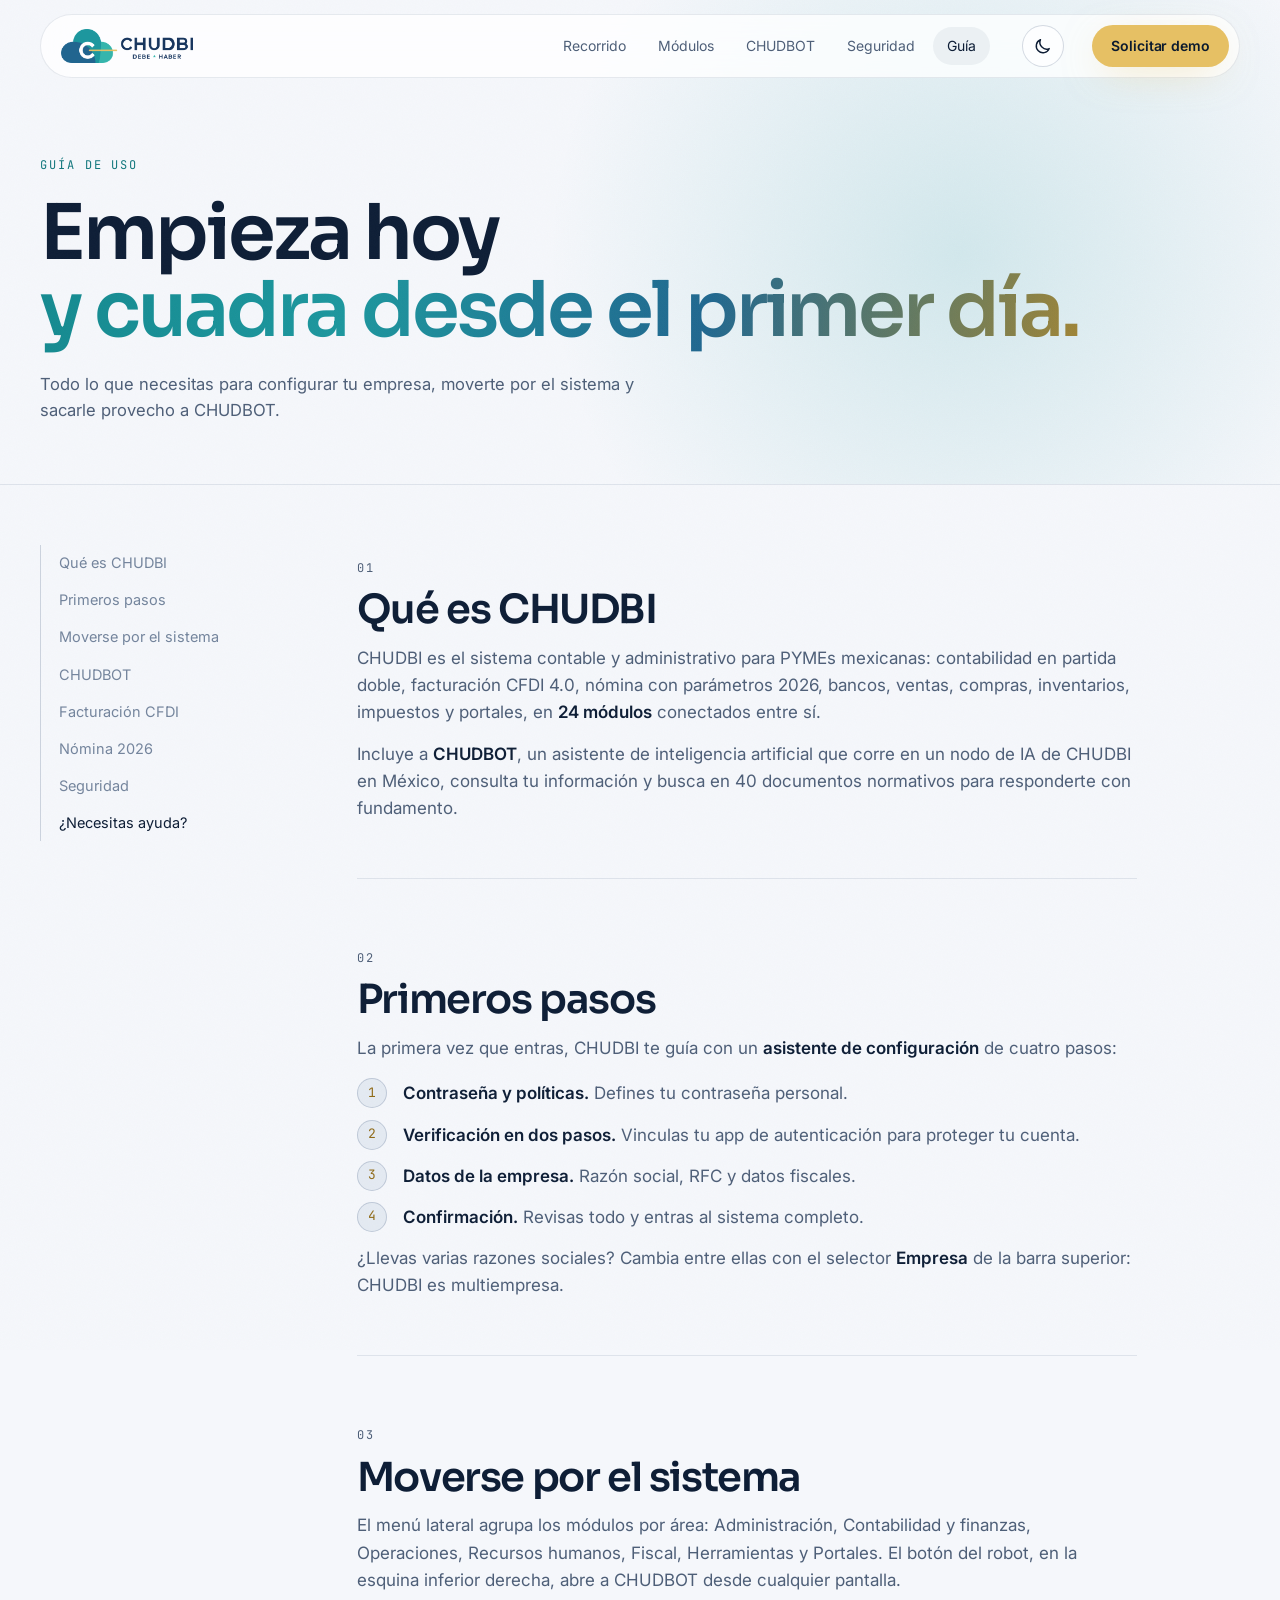
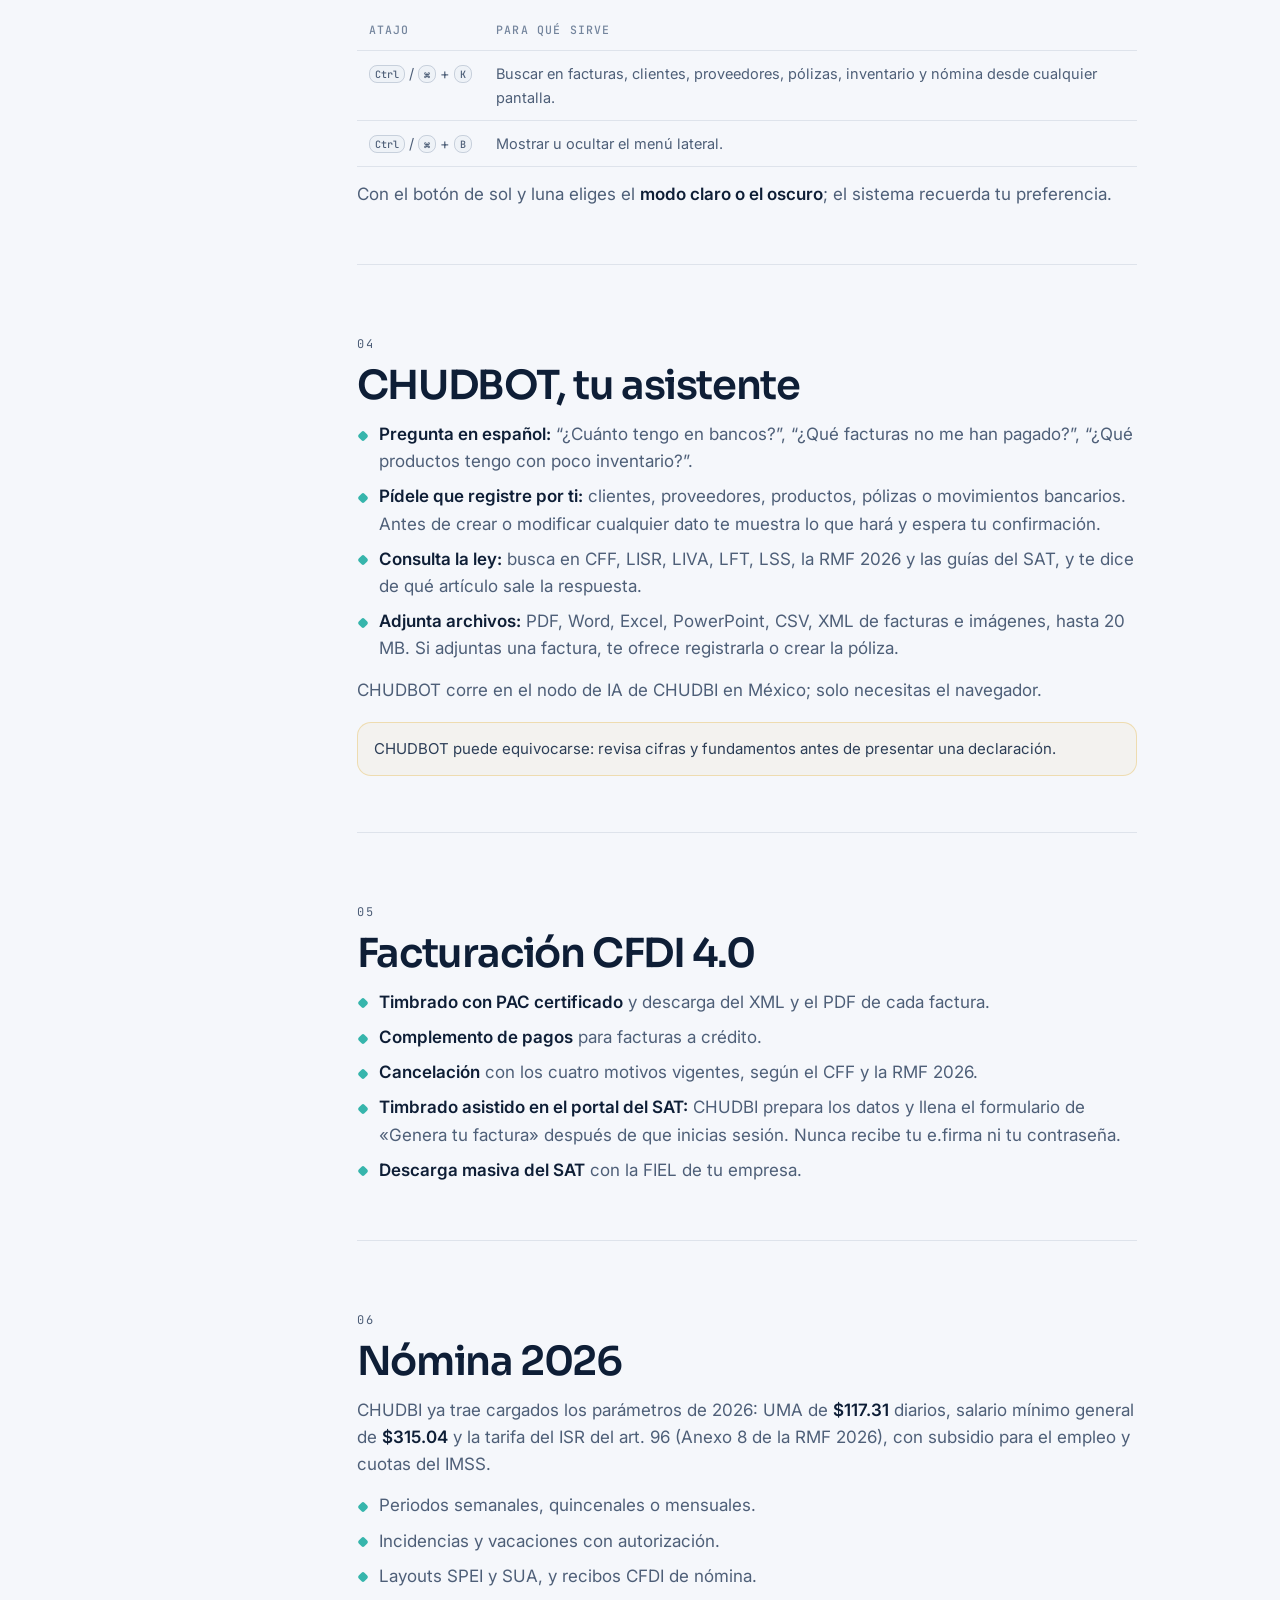
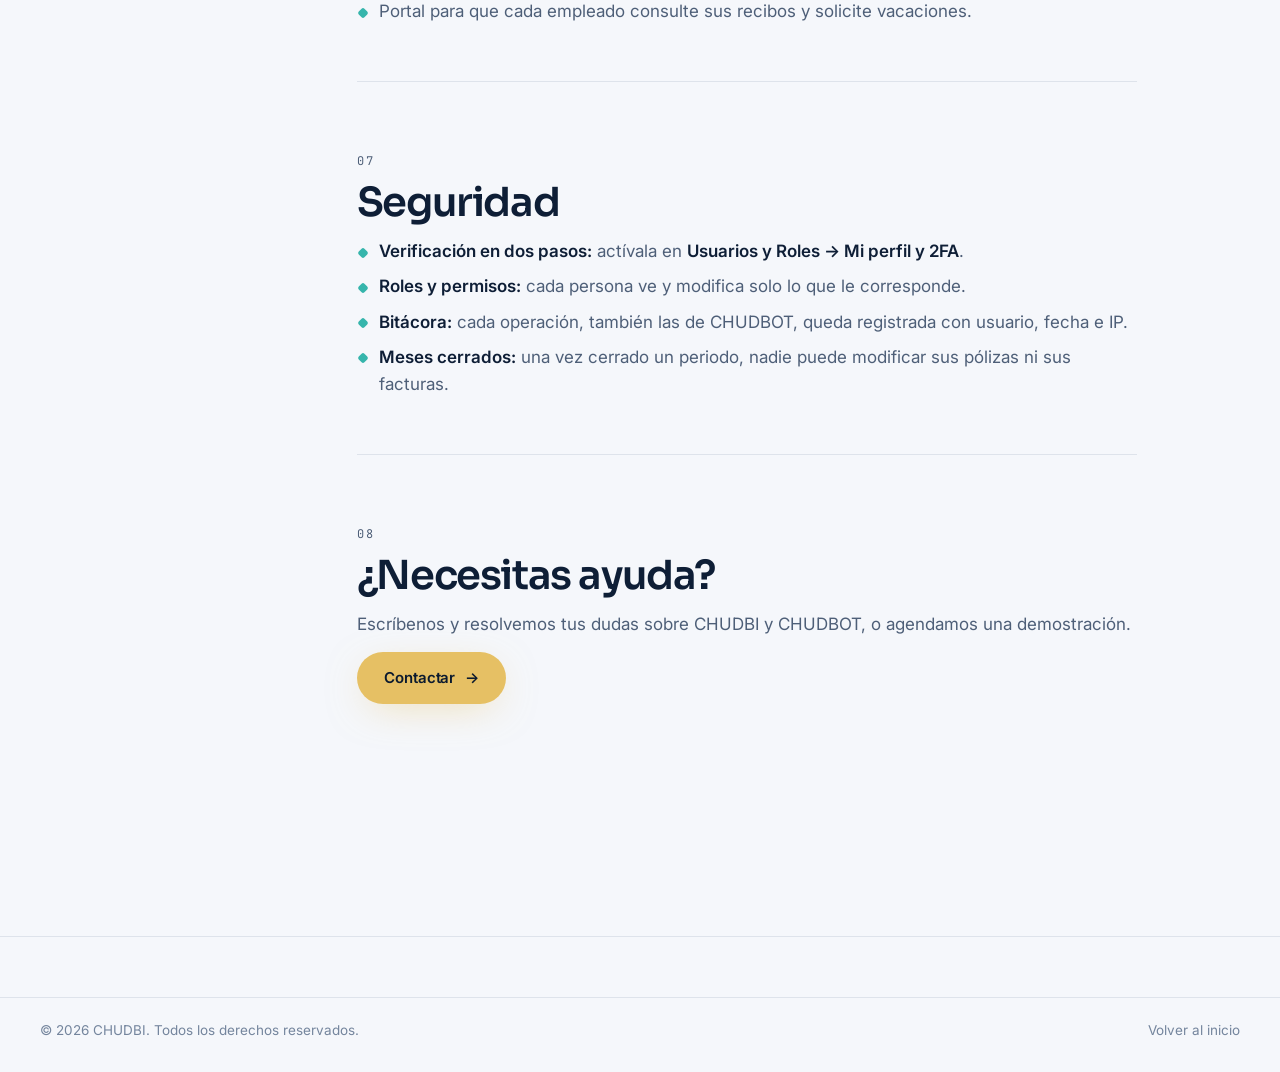
==== commit 4a7d9158: "CHUDBOT: la IA corre en un nodo de CHUDBI en México; se quita el equipo NVIDIA y las menciones a tu " ====
--- a/documentacion.html
+++ b/documentacion.html
@@ -3,22 +3,30 @@
 <head>
   <meta charset="UTF-8">
   <meta name="viewport" content="width=device-width, initial-scale=1.0">
-  <title>Guía de uso · CHUDBI</title>
+  <title>Guía de uso de CHUDBI: primeros pasos, CFDI 4.0 y nómina 2026</title>
   <meta name="description" content="Guía de uso de CHUDBI: primeros pasos, cómo moverte por el sistema, CHUDBOT, facturación CFDI 4.0, nómina 2026 y seguridad.">
-  <meta name="theme-color" content="#050B16">
-  <meta name="color-scheme" content="dark light">
-  <link rel="canonical" href="https://chudbi-landing.vercel.app/documentacion.html">
+  <meta name="theme-color" content="#F5F7FB">
+  <meta name="color-scheme" content="light dark">
+  <link rel="canonical" href="https://www.chudbi.com.mx/documentacion.html">
+  <meta property="og:type" content="article">
+  <meta property="og:locale" content="es_MX">
+  <meta property="og:site_name" content="CHUDBI">
+  <meta property="og:title" content="Guía de uso de CHUDBI: primeros pasos, CFDI 4.0 y nómina 2026">
+  <meta property="og:description" content="Cómo empezar en CHUDBI, moverte por el sistema, usar CHUDBOT, facturar con CFDI 4.0 y calcular la nómina 2026.">
+  <meta property="og:url" content="https://www.chudbi.com.mx/documentacion.html">
+  <meta property="og:image" content="https://www.chudbi.com.mx/assets/brand/og-image.jpg">
+  <meta name="twitter:card" content="summary_large_image">
   <link rel="icon" type="image/png" href="assets/brand/favicon-64.png">
   <link rel="apple-touch-icon" href="assets/brand/apple-touch-icon.png">
   <link rel="preconnect" href="https://fonts.googleapis.com">
   <link rel="preconnect" href="https://fonts.gstatic.com" crossorigin>
   <link href="https://fonts.googleapis.com/css2?family=Inter:wght@400;500;600&family=JetBrains+Mono:wght@400;500&family=Sora:wght@400;500;600;700&display=swap" rel="stylesheet">
   <script>
-    // Tema antes de pintar: lo elegido por la persona o, si no, el del sistema
+    // Tema antes de pintar: lo que eligió la persona o, si no, el claro
     (function () {
       var d = document.documentElement, t = null;
       try { t = localStorage.getItem('chudbi-tema'); } catch (e) {}
-      if (t !== 'light' && t !== 'dark') t = window.matchMedia('(prefers-color-scheme: light)').matches ? 'light' : 'dark';
+      if (t !== 'light' && t !== 'dark') t = 'light';
       d.setAttribute('data-theme', t);
     })();
   </script>
@@ -83,7 +91,7 @@
         <a href="index.html#seguridad">Seguridad</a>
         <a href="documentacion.html" class="is-current" aria-current="page">Guía</a>
       </nav>
-      <button class="theme-toggle" type="button" data-theme-toggle aria-label="Cambiar a modo claro">
+      <button class="theme-toggle" type="button" data-theme-toggle aria-label="Cambiar a modo oscuro">
         <svg class="i-sun" viewBox="0 0 24 24" fill="none" stroke="currentColor" stroke-width="1.8" stroke-linecap="round" aria-hidden="true"><circle cx="12" cy="12" r="4.2"/><path d="M12 2.5v2.2M12 19.3v2.2M4.6 4.6l1.6 1.6M17.8 17.8l1.6 1.6M2.5 12h2.2M19.3 12h2.2M4.6 19.4l1.6-1.6M17.8 6.2l1.6-1.6"/></svg>
         <svg class="i-moon" viewBox="0 0 24 24" fill="none" stroke="currentColor" stroke-width="1.8" stroke-linecap="round" stroke-linejoin="round" aria-hidden="true"><path d="M20.5 14.6A8.5 8.5 0 0 1 9.4 3.5a8.5 8.5 0 1 0 11.1 11.1Z"/></svg>
       </button>
@@ -125,7 +133,7 @@
           <p class="eyebrow">01</p>
           <h2>Qué es CHUDBI</h2>
           <p>CHUDBI es el sistema contable y administrativo para PYMEs mexicanas: contabilidad en partida doble, facturación CFDI 4.0, nómina con parámetros 2026, bancos, ventas, compras, inventarios, impuestos y portales, en <strong>24 módulos</strong> conectados entre sí.</p>
-          <p>Incluye a <strong>CHUDBOT</strong>, un asistente de inteligencia artificial que corre en una computadora de tu empresa, consulta tu información y busca en 40 documentos normativos para responderte con fundamento.</p>
+          <p>Incluye a <strong>CHUDBOT</strong>, un asistente de inteligencia artificial que corre en un nodo de IA de CHUDBI en México, consulta tu información y busca en 40 documentos normativos para responderte con fundamento.</p>
         </section>
 
         <section id="primeros-pasos">
@@ -166,7 +174,7 @@
             <li><strong>Consulta la ley:</strong> busca en CFF, LISR, LIVA, LFT, LSS, la RMF 2026 y las guías del SAT, y te dice de qué artículo sale la respuesta.</li>
             <li><strong>Adjunta archivos:</strong> PDF, Word, Excel, PowerPoint, CSV, XML de facturas e imágenes, hasta 20 MB. Si adjuntas una factura, te ofrece registrarla o crear la póliza.</li>
           </ul>
-          <p><strong>Equipo recomendado:</strong> una computadora con tarjeta gráfica NVIDIA de 8 GB y 16 GB de RAM. El resto del sistema se usa desde el navegador.</p>
+          <p>CHUDBOT corre en el nodo de IA de CHUDBI en México; solo necesitas el navegador.</p>
           <p class="note">CHUDBOT puede equivocarse: revisa cifras y fundamentos antes de presentar una declaración.</p>
         </section>
 
--- a/assets/css/main.css
+++ b/assets/css/main.css
@@ -24,8 +24,62 @@
   --ease: cubic-bezier(.22, 1, .36, 1);
 }
 
+/* Grafito (claro): tema por defecto */
+:root, [data-theme="light"] {
+  color-scheme: light;
+  --bg: #F5F7FB;
+  --bg-2: #EDF1F7;
+  --bg-3: #E4EAF2;
+  --surface: #FFFFFF;
+  --surface-2: #EEF2F7;
+  --line: rgba(24, 54, 94, .10);
+  --line-2: rgba(24, 54, 94, .18);
+  --text: #0E1E36;
+  --text-2: #2C3E57;
+  --strong: #0E1E36;
+  --muted: #4E5F78;
+  --faint: #74859D;
+  --accent-text: #11777D;
+  --gold-ink: #8F6A17;
+  --gold-text: #7E5B10;
+  --guard-text: #B4433B;
+  --grad: linear-gradient(100deg, #158A90 0%, #1D979E 30%, #21658F 64%, #B0832A 100%);
+
+  --nav-bg: rgba(255, 255, 255, .78);
+  --menu-bg: rgba(255, 255, 255, .97);
+  --hover: rgba(24, 54, 94, .06);
+  --ghost-bg: rgba(255, 255, 255, .7);
+  --ghost-hover: #FFFFFF;
+  --card-grad: linear-gradient(180deg, #FFFFFF, #FAFBFD);
+  --card-grad-2: linear-gradient(170deg, #FFFFFF, #F6F8FC 60%);
+  --panel: linear-gradient(170deg, #FFFFFF, #F8FAFD);
+  --chat-bg: linear-gradient(180deg, #FFFFFF, #F7F9FC);
+  --form-bg: linear-gradient(170deg, rgba(255, 255, 255, .96), rgba(247, 249, 252, .96));
+  --input-bg: #F5F7FB;
+  --input-bg-focus: #FFFFFF;
+  --bubble-bg: #F0F3F8;
+  --chrome-bg: linear-gradient(180deg, #F4F7FA, #E9EEF4);
+  --source-bg: rgba(33, 101, 143, .10);
+  --source-text: #1B4E73;
+
+  --shadow-xl: 0 50px 120px -40px rgba(24, 54, 94, .38);
+  --shadow-lg: 0 40px 100px -40px rgba(24, 54, 94, .35);
+  --shadow-md: 0 24px 60px -30px rgba(24, 54, 94, .3);
+  --float-shadow: drop-shadow(0 18px 28px rgba(24, 54, 94, .22));
+  --glow-teal: rgba(29, 151, 158, .16);
+  --aurora-1: rgba(33, 101, 143, .30);
+  --aurora-2: rgba(29, 151, 158, .30);
+  --aurora-3: rgba(230, 192, 100, .38);
+  --aurora-op: .75;
+  --spot: rgba(29, 151, 158, .10);
+  --loader-bg: radial-gradient(60% 60% at 50% 45%, #FFFFFF 0%, #EDF1F7 75%);
+  --loader-text: #18365E;
+  --grain-op: .025;
+  --footer-word: linear-gradient(180deg, rgba(24, 54, 94, .13), rgba(24, 54, 94, 0) 85%);
+}
+
 /* Medianoche (oscuro) */
-:root, [data-theme="dark"] {
+[data-theme="dark"] {
   color-scheme: dark;
   --bg: #050B16;
   --bg-2: #08111F;
@@ -78,59 +132,6 @@
   --footer-word: linear-gradient(180deg, rgba(234, 241, 248, .16), rgba(234, 241, 248, 0) 85%);
 }
 
-/* Grafito (claro) */
-[data-theme="light"] {
-  color-scheme: light;
-  --bg: #F5F7FB;
-  --bg-2: #EDF1F7;
-  --bg-3: #E4EAF2;
-  --surface: #FFFFFF;
-  --surface-2: #EEF2F7;
-  --line: rgba(24, 54, 94, .10);
-  --line-2: rgba(24, 54, 94, .18);
-  --text: #0E1E36;
-  --text-2: #2C3E57;
-  --strong: #0E1E36;
-  --muted: #4E5F78;
-  --faint: #74859D;
-  --accent-text: #11777D;
-  --gold-ink: #8F6A17;
-  --gold-text: #7E5B10;
-  --guard-text: #B4433B;
-  --grad: linear-gradient(100deg, #158A90 0%, #1D979E 30%, #21658F 64%, #B0832A 100%);
-
-  --nav-bg: rgba(255, 255, 255, .78);
-  --menu-bg: rgba(255, 255, 255, .97);
-  --hover: rgba(24, 54, 94, .06);
-  --ghost-bg: rgba(255, 255, 255, .7);
-  --ghost-hover: #FFFFFF;
-  --card-grad: linear-gradient(180deg, #FFFFFF, #FAFBFD);
-  --card-grad-2: linear-gradient(170deg, #FFFFFF, #F6F8FC 60%);
-  --panel: linear-gradient(170deg, #FFFFFF, #F8FAFD);
-  --chat-bg: linear-gradient(180deg, #FFFFFF, #F7F9FC);
-  --form-bg: linear-gradient(170deg, rgba(255, 255, 255, .96), rgba(247, 249, 252, .96));
-  --input-bg: #F5F7FB;
-  --input-bg-focus: #FFFFFF;
-  --bubble-bg: #F0F3F8;
-  --chrome-bg: linear-gradient(180deg, #F4F7FA, #E9EEF4);
-  --source-bg: rgba(33, 101, 143, .10);
-  --source-text: #1B4E73;
-
-  --shadow-xl: 0 50px 120px -40px rgba(24, 54, 94, .38);
-  --shadow-lg: 0 40px 100px -40px rgba(24, 54, 94, .35);
-  --shadow-md: 0 24px 60px -30px rgba(24, 54, 94, .3);
-  --float-shadow: drop-shadow(0 18px 28px rgba(24, 54, 94, .22));
-  --glow-teal: rgba(29, 151, 158, .16);
-  --aurora-1: rgba(33, 101, 143, .30);
-  --aurora-2: rgba(29, 151, 158, .30);
-  --aurora-3: rgba(230, 192, 100, .38);
-  --aurora-op: .75;
-  --spot: rgba(29, 151, 158, .10);
-  --loader-bg: radial-gradient(60% 60% at 50% 45%, #FFFFFF 0%, #EDF1F7 75%);
-  --loader-text: #18365E;
-  --grain-op: .025;
-  --footer-word: linear-gradient(180deg, rgba(24, 54, 94, .13), rgba(24, 54, 94, 0) 85%);
-}
 
 *, *::before, *::after { box-sizing: border-box; }
 html { -webkit-text-size-adjust: 100%; scroll-behavior: auto; -webkit-tap-highlight-color: transparent; overflow-x: clip; }
@@ -549,6 +550,7 @@
    ===================================================================== */
 .themes { padding: clamp(110px, 14vw, 180px) 0 clamp(60px, 8vw, 100px); }
 .compare { position: relative; border-radius: 18px; overflow: hidden; border: 1px solid var(--line-2); box-shadow: var(--shadow-xl); --pos: 50%; user-select: none; touch-action: pan-y; }
+.compare img { -webkit-user-drag: none; pointer-events: none; }  /* evita que el navegador arrastre la imagen y cancele el gesto */
 .compare > img { width: 100%; height: auto; }
 .compare-top { position: absolute; inset: 0; clip-path: inset(0 calc(100% - var(--pos)) 0 0); }
 .compare-top img { width: 100%; height: 100%; object-fit: cover; object-position: top left; }
@@ -655,13 +657,13 @@
 }
 .theme-toggle:hover { background: var(--ghost-hover); border-color: rgba(54, 181, 172, .55); }
 .theme-toggle svg { grid-area: 1 / 1; width: 19px; height: 19px; transition: transform .6s var(--ease), opacity .4s; }
-.theme-toggle .i-moon { opacity: 0; transform: rotate(-90deg) scale(.5); }
-[data-theme="light"] .theme-toggle .i-sun { opacity: 0; transform: rotate(90deg) scale(.5); }
-[data-theme="light"] .theme-toggle .i-moon { opacity: 1; transform: none; }
+.theme-toggle .i-sun { opacity: 0; transform: rotate(90deg) scale(.5); }
+[data-theme="dark"] .theme-toggle .i-sun { opacity: 1; transform: none; }
+[data-theme="dark"] .theme-toggle .i-moon { opacity: 0; transform: rotate(-90deg) scale(.5); }
 .nav-links + .theme-toggle { margin-left: 4px; }
 
 /* Logotipos e imágenes por tema */
-[data-theme="light"] .only-dark { display: none !important; }
+:root:not([data-theme="dark"]) .only-dark { display: none !important; }
 [data-theme="dark"] .only-light { display: none !important; }
 
 /* Transición circular entre temas (View Transitions) */
@@ -779,3 +781,15 @@
   .hero-frame { transform: none; }
   .tour-pinned.is-pan .screens img { inset: 0; width: 100%; height: 100%; object-fit: cover; }
 }
+
+/* ---------- Preguntas frecuentes ---------- */
+.faq { padding: clamp(70px, 10vw, 130px) 0; }
+.faq-list { max-width: 820px; display: grid; gap: 12px; }
+.faq details { border: 1px solid var(--line); border-radius: 16px; background: var(--surface); }
+.faq summary { cursor: pointer; list-style: none; padding: 18px 56px 18px 22px; position: relative; font-family: var(--f-display); font-weight: 500; font-size: 1.05rem; color: var(--text); }
+.faq summary::-webkit-details-marker { display: none; }
+.faq summary::after { content: '+'; position: absolute; right: 22px; top: 50%; transform: translateY(-50%); font-size: 1.4rem; color: var(--accent-text); transition: transform .25s; }
+.faq details[open] summary::after { transform: translateY(-50%) rotate(45deg); }
+.faq summary:focus-visible { outline: 2px solid var(--accent-text); outline-offset: 2px; border-radius: 16px; }
+.faq details p { padding: 0 22px 20px; color: var(--muted); }
+.faq details a { color: var(--accent-text); text-decoration: underline; }
